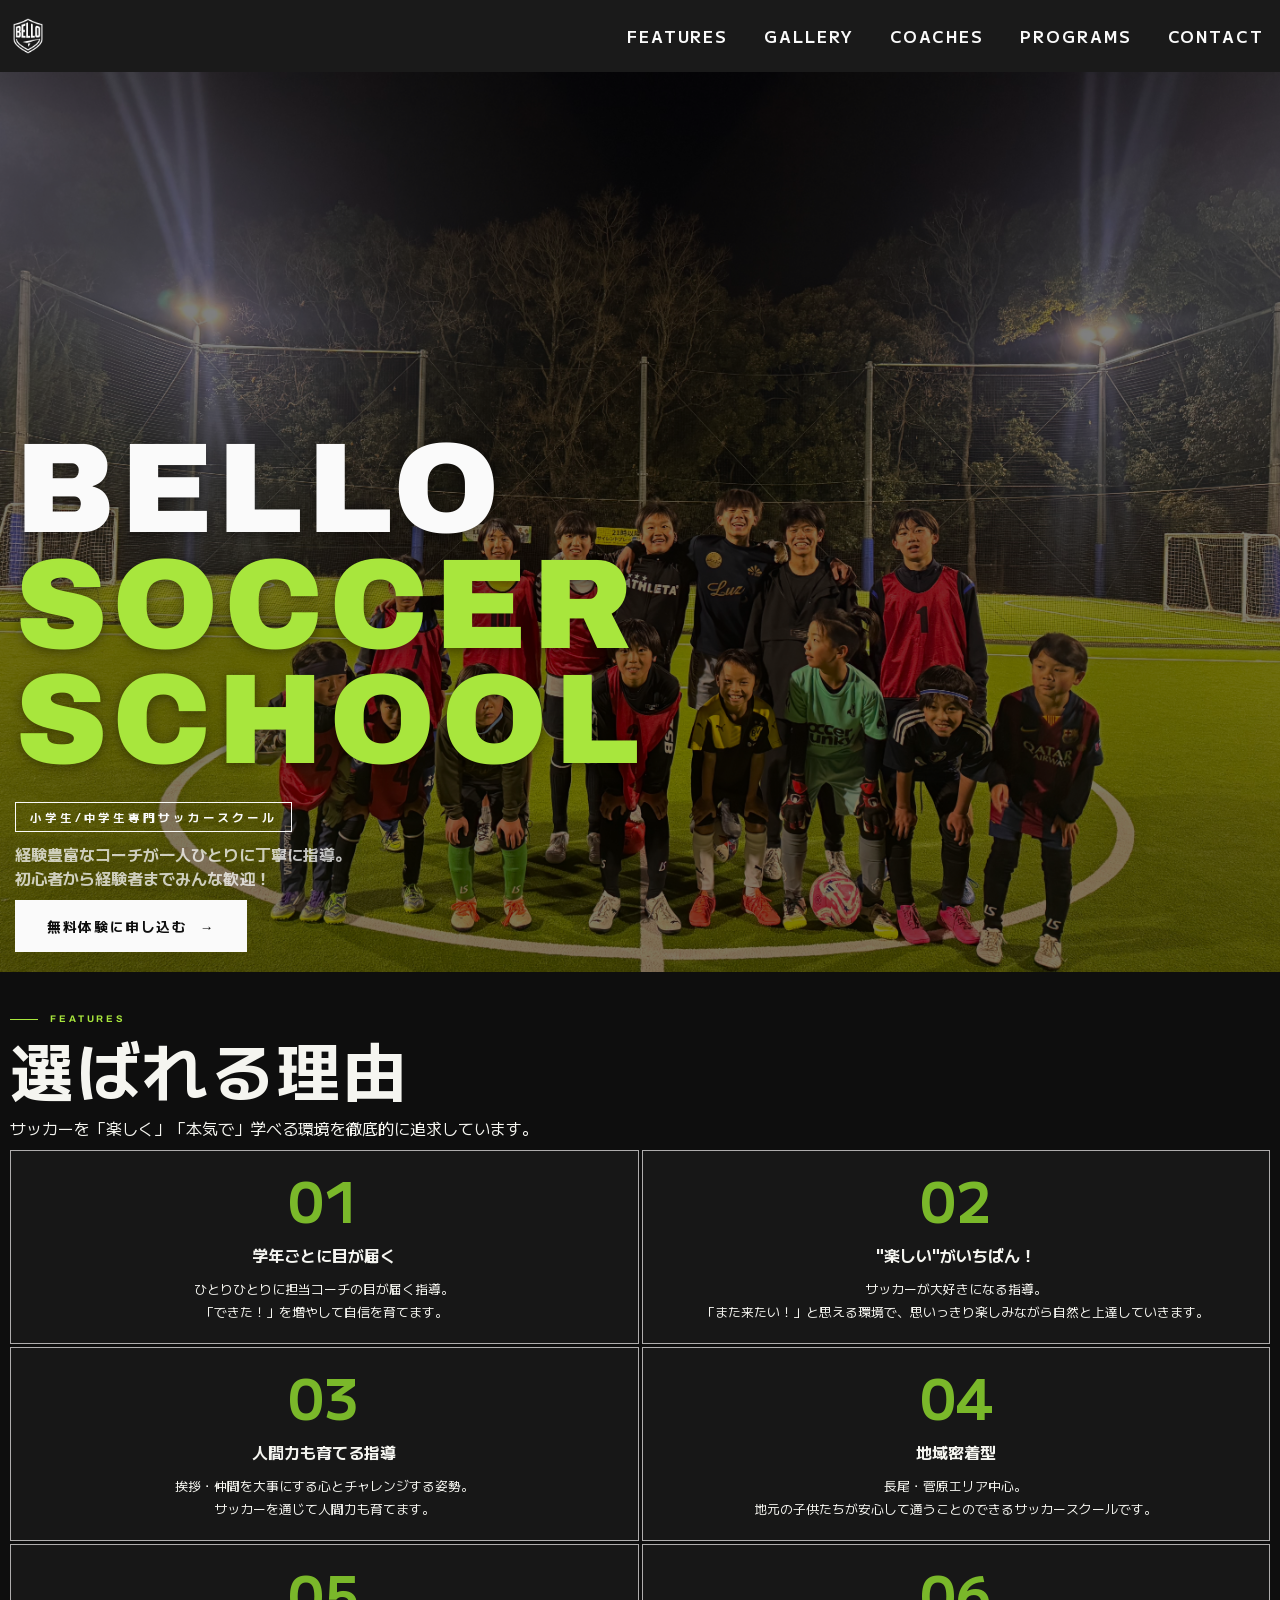
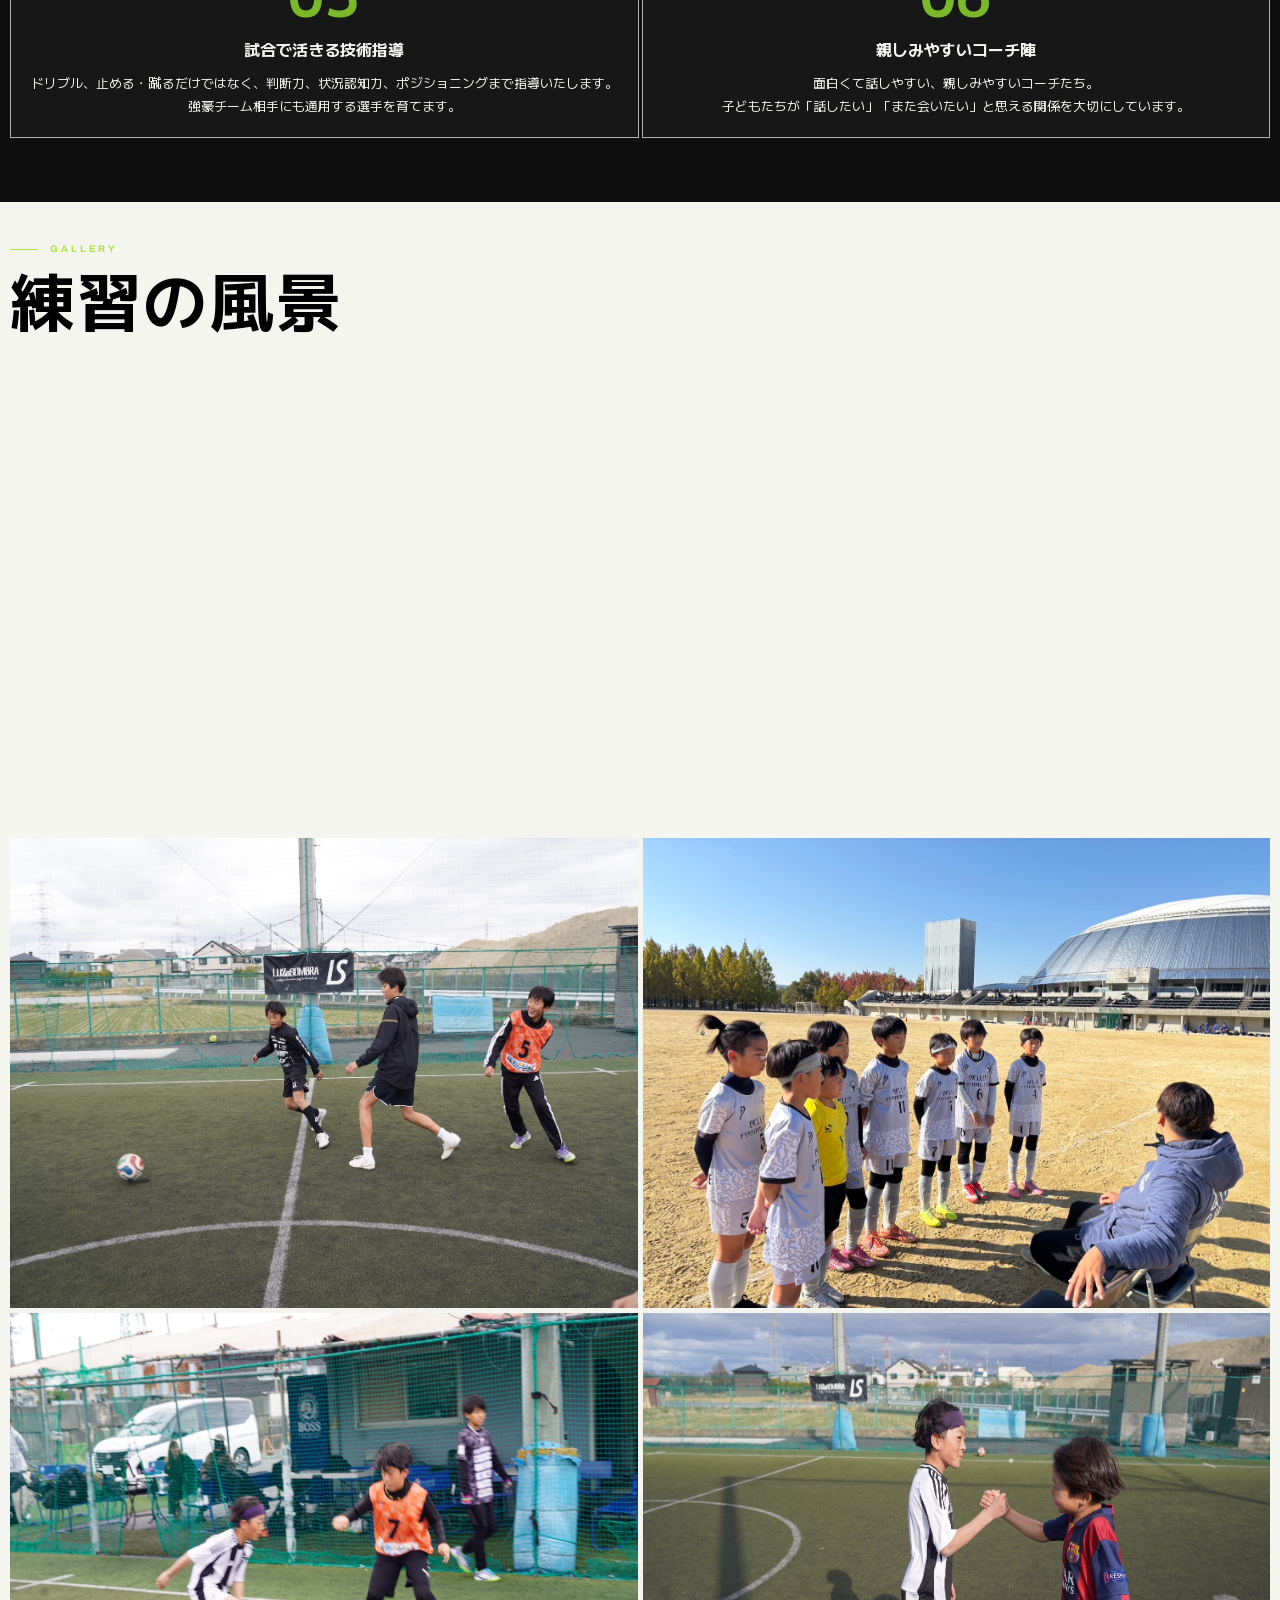
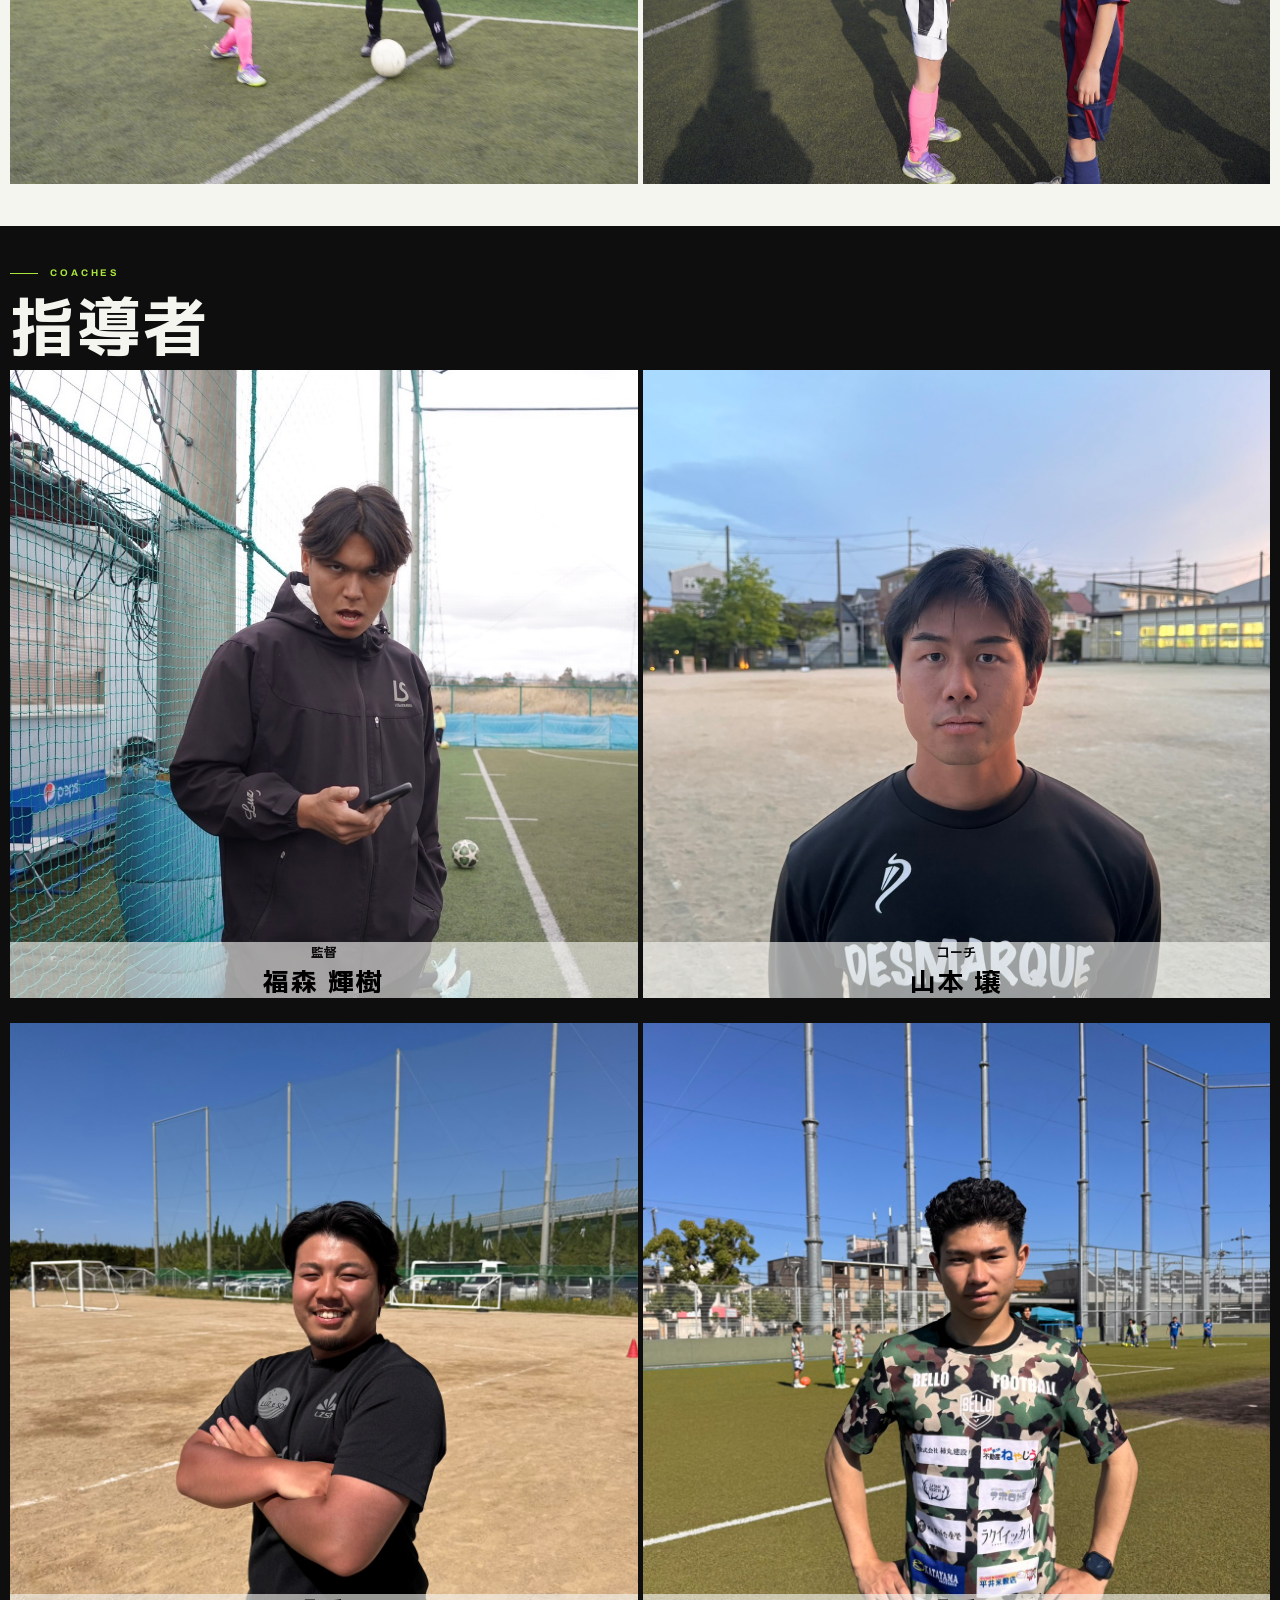
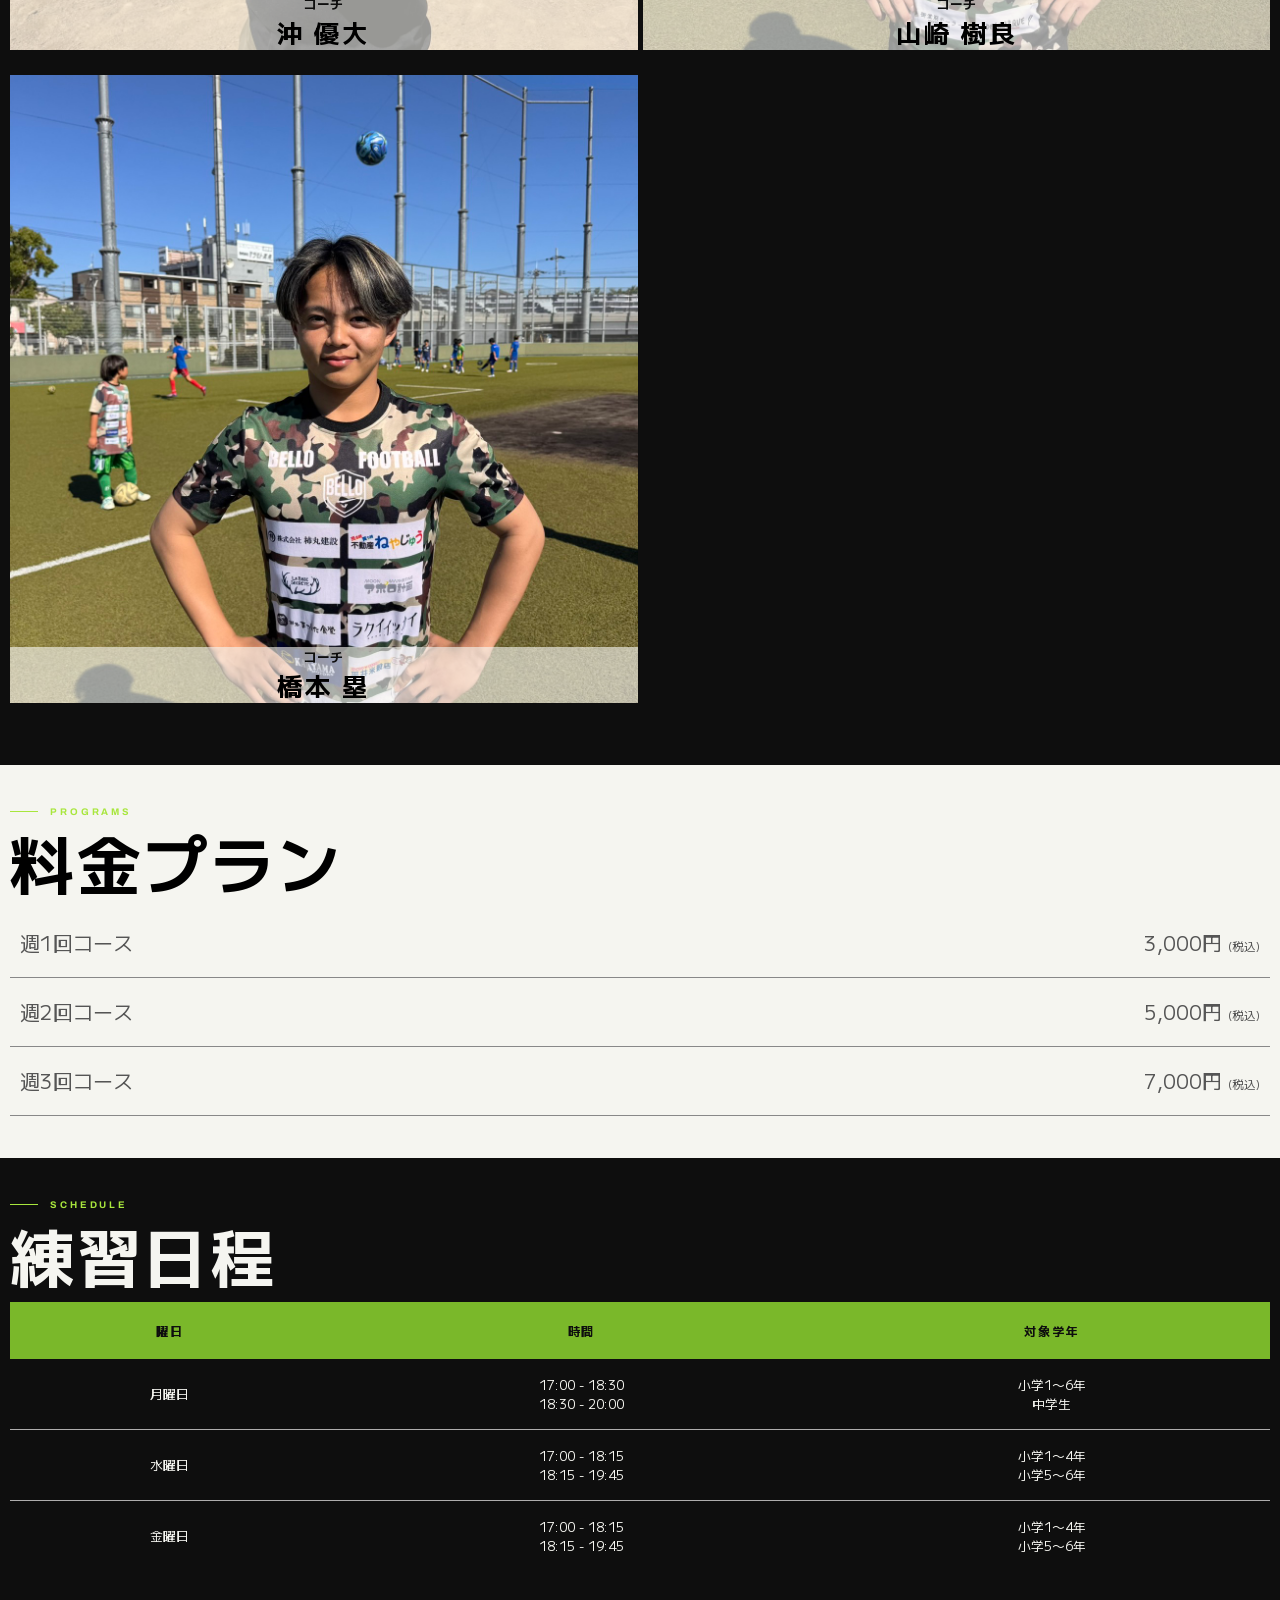
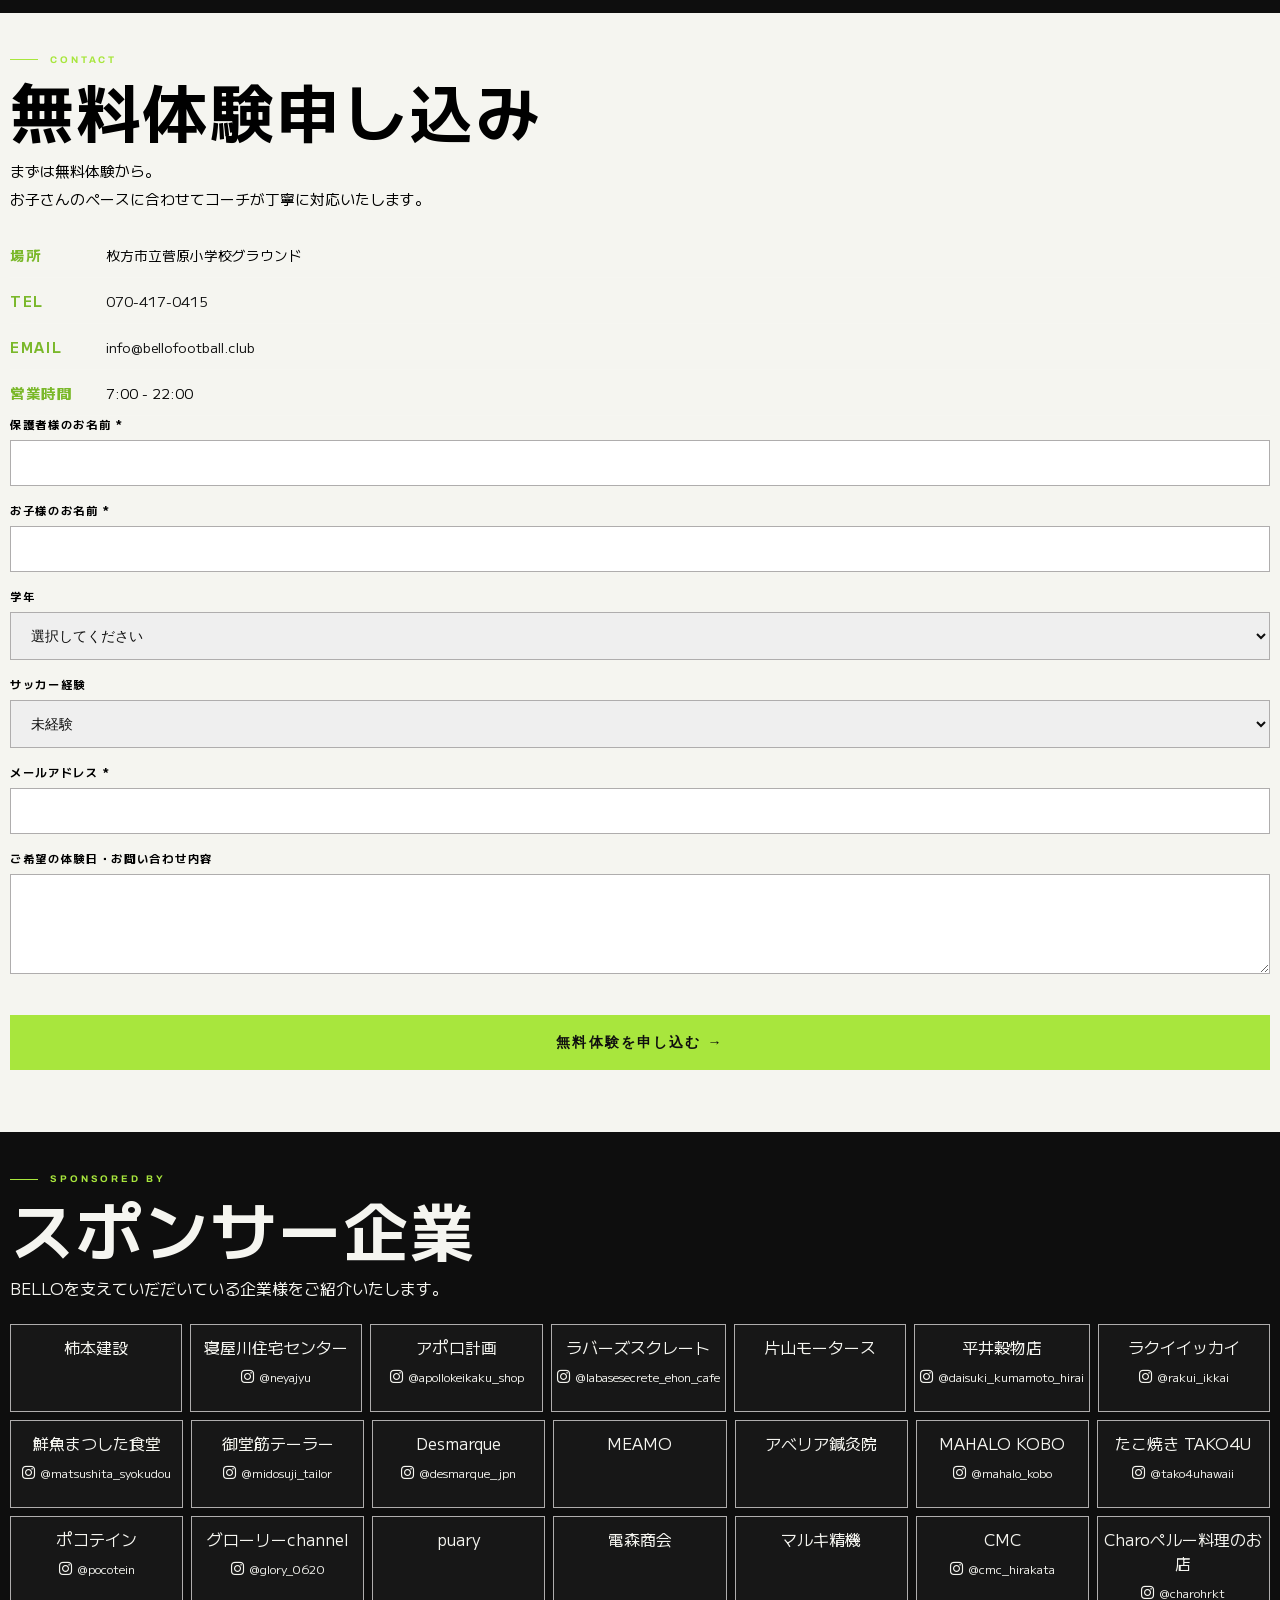
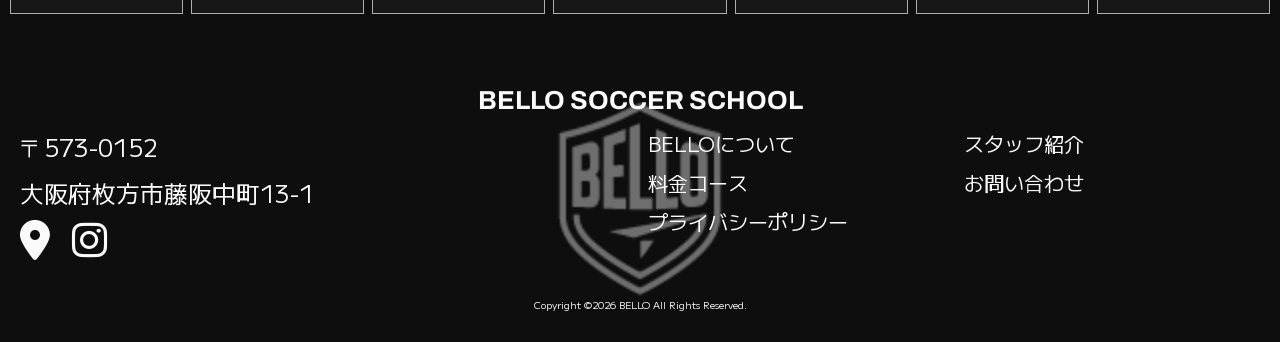
==== index.html @ 4f3844ca "initial commit" ====
<!DOCTYPE html>
<html lang="ja">

<head>
    <meta charset="UTF-8">
    <meta name="viewport" content="width=device-width, initial-scale=1.0, viewport-fit=cover">
    <meta name="description" content="大阪府枚方市(長尾・菅原エリア)の小学生・中学生向けサッカースクールBELLO。経験豊富なコーチが一人ひとり丁寧に指導します。無料体験レッスン受付中。">
    <title>枚方市長尾・菅原エリア サッカークラブ | BELLO</title>

    <meta property="og:title" content="枚方市のサッカースクール BELLO SOCCER SCHOOL">
    <meta property="og:description" content="大阪府枚方市(長尾・菅原エリア)の小学生・中学生向けサッカースクール。無料体験レッスン受付中です。">
    <meta property="og:image" content="https://bellofootball.club/images/logo-black.png">
    <meta property="og:url" content="https://bellofootball.club/">
    <meta property="og:type" content="website">
    <meta name="twitter:card" content="summary_large_image">

    <link rel="stylesheet" href="style.css">
    <script src="index.js" defer></script>
    <link rel="stylesheet" href="https://cdnjs.cloudflare.com/ajax/libs/font-awesome/6.7.2/css/all.min.css"
        integrity="sha512-Evv84Mr4kqVGRNSgIGL/F/aIDqQb7xQ2vcrdIwxfjThSH8CSR7PBEakCr51Ck+w+/U6swU2Im1vVX0SVk9ABhg=="
        crossorigin="anonymous" referrerpolicy="no-referrer" />
    <link rel="icon" type="image/png" href="images/logo-white.png">
</head>

<body>
    <header>
        <div class="top">
            <img class="logo" src="images/logo-white.png" alt="bello logo">
            <nav class="menu">
                <div class="hamburger">
                    <span></span>
                    <span></span>
                    <span></span>
                </div>
                <ul>
                    <li><a href="#features">FEATURES</a></li>
                    <li><a href="#gallery">GALLERY</a></li>
                    <li><a href="#coaches">COACHES</a></li>
                    <li><a href="#programs">PROGRAMS</a></li>
                    <li><a href="contast">CONTACT</a></li>
                </ul>
            </nav>
        </div>
    </header>

    <main>
        <!-- HERO SECTION -->
        <div class="site-title" id="home">
            <div class="img-wrap">
                <img src="images/hero.jpg" alt="">
            </div>
            <h1>BELLO<br><em>SOCCER<br>SCHOOL</em></h1>


            <div class="hero-content">
                <p class="hero-tag">小学生/中学生専門サッカースクール</p>
                <p class="hero-sub">経験豊富なコーチが一人ひとりに丁寧に指導。<br>初心者から経験者までみんな歓迎！</p>
                <a href="#contact" class="hero-cta">無料体験に申し込む <span class="arrow">→</span></a>
            </div>

        </div>



        <!-- ─── FEATURES ─── -->
        <section class="features" id="features">
            <div class="section-inner">
                <div class="features-header">
                    <div>
                        <div class="section-label">FEATURES</div>
                        <h2 class="section-title">選ばれる理由</h2>
                    </div>
                    <p class="features-sub">サッカーを「楽しく」「本気で」学べる環境を徹底的に追求しています。</p>
                </div>
                <div class="features-grid">
                    <div class="features-item fade-up">
                        <div class="features-num">01</div>

                        <h3>学年ごとに目が届く</h3>
                        <p>ひとりひとりに担当コーチの目が届く指導。<br>
                            「できた！」を増やして自信を育てます。
                        </p>
                    </div>
                    <div class="features-item fade-up">
                        <div class="features-num">02</div>

                        <h3>"楽しい"がいちばん！</h3>
                        <p>サッカーが大好きになる指導。<br>
                            「また来たい！」と思える環境で、思いっきり楽しみながら自然と上達していきます。
                        </p>
                    </div>
                    <div class="features-item fade-up">
                        <div class="features-num">03</div>

                        <h3>人間力も育てる指導</h3>
                        <p>挨拶・仲間を大事にする心とチャレンジする姿勢。<br>
                            サッカーを通じて人間力も育てます。
                        </p>
                    </div>
                    <div class="features-item fade-up">
                        <div class="features-num">04</div>

                        <h3>地域密着型</h3>
                        <p>長尾・菅原エリア中心。<br>
                            地元の子供たちが安心して通うことのできるサッカースクールです。
                        </p>
                    </div>
                    <div class="features-item fade-up">
                        <div class="features-num">05</div>

                        <h3>試合で活きる技術指導</h3>
                        <p>ドリブル、止める・蹴るだけではなく、判断力、状況認知力、ポジショニングまで指導いたします。<br>
                            強豪チーム相手にも通用する選手を育てます。
                        </p>
                    </div>
                    <div class="features-item fade-up">
                        <div class="features-num">06</div>

                        <h3>親しみやすいコーチ陣</h3>
                        <p>
                            面白くて話しやすい、親しみやすいコーチたち。<br>
                            子どもたちが「話したい」「また会いたい」と思える関係を大切にしています。
                        </p>
                    </div>
                </div>
            </div>
        </section>

        <!-- ─── GALLERY ─── -->
        <section class="gallery" id="gallery">
            <div class="section-inner">
                <div class="section-label">GALLERY</div>
                <h2 class="section-title">練習の風景</h2>
            </div>
            <div class="img">
                <img src="images/img-1.JPG" alt="">
                <img src="images/img-2.JPG" alt="">
                <img src="images/img-3.JPG" alt="">
                <img src="images/img-4.JPG" alt="">
                <img src="images/img-5.JPG" alt="">
                <img src="images/img-6.JPG" alt="">
            </div>
        </section>

        <!-- ─── COACHES ─── -->
        <section class="coaches" id="coaches">
            <div class="section-inner">
                <div class="section-label">COACHES</div>
                <h2 class="section-title">指導者</h2>
                <div class="coaches-grid">
                    <div class="coach-card fade-up">
                        <div class="coach-photo">
                            <img src="images/TF.jpg" alt="profile image">
                            <!-- <div class="coach-num">01</div> -->
                            <div class="nameBcg">
                                <p>監督</p>
                                <h3>福森 輝樹</h3>
                            </div>
                        </div>
                    </div>
                    <div class="coach-card fade-up">
                        <div class="coach-photo">
                            <img src="images/JY.jpg" alt="profile image">
                            <!-- <div class="coach-num">02</div> -->
                            <div class="nameBcg">
                                <p>コーチ</p>
                                <h3>山本 壌</h3>
                            </div>
                        </div>
                    </div>
                    <div class="coach-card fade-up">
                        <div class="coach-photo">
                            <img src="images/YO.jpg" alt="profile image">
                            <!-- <div class="coach-num">03</div> -->
                            <div class="nameBcg">
                                <p>コーチ</p>
                                <h3>沖 優大</h3>
                            </div>
                        </div>
                    </div>
                    <div class="coach-card fade-up">
                        <div class="coach-photo">
                            <img src="images/KR.jpg" alt="profile image">
                            <!-- <div class="coach-num">04</div> -->
                            <div class="nameBcg">
                                <p>コーチ</p>
                                <h3>山崎 樹良</h3>
                            </div>
                        </div>
                    </div>
                    <div class="coach-card fade-up">
                        <div class="coach-photo">
                            <img src="images/RH.jpg" alt="profile image">
                            <!-- <div class="coach-num">02</div> -->
                            <div class="nameBcg">
                                <p>コーチ</p>
                                <h3>橋本 塁</h3>
                            </div>
                        </div>
                    </div>
                </div>
            </div>
        </section>

        <!-- ─── PROGRAMS ─── -->
        <section class="programs" id="programs">
            <div class="section-inner">
                <div class="section-label">PROGRAMS</div>
                <h2 class="section-title">料金プラン</h2>
                <table class="programs-intro">
                    <tr>
                        <td class="lesson-td">週1回コース</td>
                        <td class="lesson-td-price">3,000円
                            <span>(税込)</span>
                        </td>
                    </tr>
                    <tr>
                        <td class="lesson-td">週2回コース</td>
                        <td class="lesson-td-price">5,000円
                            <span>(税込)</span>
                        </td>
                    </tr>
                    <tr>
                        <td class="lesson-td">週3回コース</td>
                        <td class="lesson-td-price">7,000円
                            <span>(税込)</span>
                        </td>
                    </tr>
                </table>
            </div>
        </section>

        <!-- ─── SCHEDULE ─── -->
        <div class="schedule-wrap">
            <div class="section-inner">
                <div class="section-label">SCHEDULE</div>
                <h2 class="section-title">練習日程</h2>
                <div class="schedule-table">
                    <table>
                        <thead>
                            <tr>
                                <th>曜日</th>
                                <th>時間</th>
                                <th>対象学年</th>
                            </tr>
                        </thead>
                        <tbody>
                            <tr>
                                <td>月曜日</td>
                                <td>17:00 - 18:30<br>18:30 - 20:00</td>
                                <td>小学1〜6年<br>中学生</td>
                            </tr>
                            <tr>
                                <td>水曜日</td>
                                <td>17:00 - 18:15<br>18:15 - 19:45</td>
                                <td>小学1〜4年<br>小学5〜6年</br>
                            </tr>
                            <tr>
                                <td>金曜日</td>
                                <td>17:00 - 18:15<br>18:15 - 19:45</td>
                                <td>小学1〜4年<br>小学5〜6年</br>
                            </tr>
                        </tbody>
                    </table>
                </div>
            </div>
        </div>

        <!-- ─── CONTACT ─── -->
        <section class="contact-section" id="contact">
            <div class="section-inner">
                <div class="section-label">CONTACT</div>
                <h2 class="section-title">無料体験申し込み</h2>

                <div class="contact-info">
                    <p>まずは無料体験から。<br>
                        お子さんのペースに合わせてコーチが丁寧に対応いたします。</p>

                    <div class="contact-detail">
                        <div class="row"><span class="lbl">場所</span><span class="val">枚方市立菅原小学校グラウンド</span></div>
                        <div class="row"><span class="lbl">TEL</span><span class="val"><a href="tel:+070-417-0415">070-417-0415</a></span></div>
                        <div class="row"><span class="lbl">EMAIL</span><span class="val"><a href="mailto:info@bellofootball.club">info@bellofootball.club</a></span>
                        </div>
                        <div class="row"><span class="lbl">営業時間</span><span class="val">7:00 - 22:00</span></div>
                    </div>
                </div>

                <form class="contact-form" action="contact.php" method="POST">
                    <div style="position:absolute; left:-9999px;" aria-hidden="true">
                        <label>ウェブサイト</label>
                        <input type="text" name="website" tabindex="-1" autocomplete="off">
                    </div>
                    <div class="field">
                        <label>保護者様のお名前 *</label>
                        <input type="text" name="parent_name" placeholder="田中 花子" required>
                    </div>

                    <div class="field">
                        <label>お子様のお名前 *</label>
                        <input type="text" name="child_name" placeholder="田中 太郎" required>
                    </div>

                    <div class="field">
                        <label>学年</label>
                        <select name="grade">
                            <option>選択してください</option>
                            <option>小学1年生</option>
                            <option>小学2年生</option>
                            <option>小学3年生</option>
                            <option>小学4年生</option>
                            <option>小学5年生</option>
                            <option>小学6年生</option>
                            <option>中学1年生</option>
                            <option>中学2年生</option>
                            <option>中学3年生</option>
                        </select>
                    </div>

                    <div class="field">
                        <label>サッカー経験</label>
                        <select name="experience">
                            <option>未経験</option>
                            <option>少し経験あり</option>
                            <option>チーム経験あり</option>
                        </select>
                    </div>

                    <div class="field">
                        <label>メールアドレス *</label>
                        <input type="email" name="email" placeholder="example@email.com" required>
                    </div>

                    <div class="field">
                        <label>ご希望の体験日・お問い合わせ内容</label>
                        <textarea name="message" placeholder="希望の曜日や時間帯など、お気軽にご記入ください。"></textarea>
                    </div>

                    <button type="submit" class="btn-submit">無料体験を申し込む →</button>
                </form>
            </div>
        </section>

        <!-- sponsor -->
        <div class="sponsor">
            <div class="section-inner">
                <div class="section-label">SPONSORED BY</div>
                <h2 class="section-title">スポンサー企業</h2>

                <div class="sponsor-info">
                    <p>BELLOを支えていだだいている企業様をご紹介いたします。</p>

                    <div class="sponsor-detail">
                        <div class="sponsor-item">
                            <p>柿本建設</p>
                        </div>
                        <div class="sponsor-item">
                            <p>寝屋川住宅センター</p>
                            <div class="sponsor-insta">
                                <a href="https://www.instagram.com/neyajyu/">
                                    <span class="fa-brands fa-instagram"></span>
                                    <span class="handle">@neyajyu</span>
                                </a>
                            </div>
                        </div>
                        <div class="sponsor-item">
                            <p>アポロ計画</p>
                            <div class="sponsor-insta">
                                <a href="https://www.instagram.com/apollokeikaku_shop/">
                                    <span class="fa-brands fa-instagram"></span>
                                    <span class="handle">@apollokeikaku_shop</span>
                                </a>
                            </div>
                        </div>
                        <div class="sponsor-item">
                            <p>ラバーズスクレート</p>
                            <div class="sponsor-insta">
                                <a href="https://www.instagram.com/labasesecrete_ehon_cafe">
                                    <span class="fa-brands fa-instagram"></span>
                                    <span class="handle">@labasesecrete_ehon_cafe</span>
                                </a>
                            </div>
                        </div>
                        <div class="sponsor-item">
                            <p>片山モータース</p>
                        </div>
                        <div class="sponsor-item">
                            <p>平井穀物店</p>
                            <div class="sponsor-insta">
                                <a href="https://www.instagram.com/daisuki_kumamoto_hirai">
                                    <span class="fa-brands fa-instagram"></span>
                                    <span class="handle">@daisuki_kumamoto_hirai</span>
                                </a>
                            </div>
                        </div>
                        <div class="sponsor-item">
                            <p>ラクイイッカイ</p>
                            <div class="sponsor-insta">
                                <a href="https://www.instagram.com/rakui_ikkai">
                                    <span class="fa-brands fa-instagram"></span>
                                    <spanl class="handle">@rakui_ikkai</spanl>
                                </a>
                            </div>
                        </div>
                        <div class="sponsor-item">
                            <p>鮮魚まつした食堂</p>
                            <div class="sponsor-insta">
                                <a href="https://www.instagram.com/matsushita_syokudou">
                                    <span class="fa-brands fa-instagram"></span>
                                    <span class="handle">@matsushita_syokudou</span>
                                </a>
                            </div>
                        </div>
                        <div class="sponsor-item">
                            <p>御堂筋テーラー</p>
                            <div class="sponsor-insta">
                                <a href="https://www.instagram.com/midosuji_tailor">
                                    <span class="fa-brands fa-instagram"></span>
                                    <span class="handle">@midosuji_tailor</span>
                                </a>
                            </div>
                        </div>
                        <div class="sponsor-item">
                            <p>Desmarque</p>
                            <div class="sponsor-insta">
                                <a href="https://www.instagram.com/desmarque_jpn">
                                    <span class="fa-brands fa-instagram"></span>
                                    <span class="handle">@desmarque_jpn</span>
                                </a>
                            </div>
                        </div>
                        <div class="sponsor-item">
                            <p>MEAMO</p>
                        </div>
                        <div class="sponsor-item">
                            <p>アベリア鍼灸院</p>
                        </div>
                        <div class="sponsor-item">
                            <p>MAHALO KOBO</p>
                            <div class="sponsor-insta">
                                <a href="https://www.instagram.com/mahalo_kobo">
                                    <span class="fa-brands fa-instagram"></span>
                                    <span class="handle">@mahalo_kobo</span>
                                </a>
                            </div>
                        </div>
                        <div class="sponsor-item">
                            <p>たこ焼き TAKO4U</p>
                            <div class="sponsor-insta">
                                <a href="https://www.instagram.com/tako4uhawaii">
                                    <span class="fa-brands fa-instagram"></span>
                                    <span class="handle">@tako4uhawaii</span>
                                </a>
                            </div>
                        </div>
                        <div class="sponsor-item">
                            <p>ポコテイン</p>
                            <div class="sponsor-insta">
                                <a href="https://www.instagram.com/pocotein.jp">
                                    <span class="fa-brands fa-instagram"></span>
                                    <span class="handle">@pocotein</span>
                                </a>
                            </div>
                        </div>
                        <div class="sponsor-item">
                            <p>グローリーchannel</p>
                            <div class="sponsor-insta">
                                <a href="https://www.instagram.com/glory_0620">
                                    <span class="fa-brands fa-instagram"></span>
                                    <span class="handle">@glory_0620</span>
                                </a>
                            </div>
                        </div>
                        <div class="sponsor-item">
                            <p>puary</p>
                        </div>
                        <div class="sponsor-item">
                            <p>電森商会</p>
                        </div>
                        <div class="sponsor-item">
                            <p>マルキ精機</p>
                        </div>
                        <div class="sponsor-item">
                            <p>CMC</p>
                            <div class="sponsor-insta">
                                <a href="https://www.instagram.com/cmc_hirakata">
                                    <span class="fa-brands fa-instagram"></span>
                                    <span class="handle">@cmc_hirakata</span>
                                </a>
                            </div>
                        </div>
                        <div class="sponsor-item">
                            <p>Charoペルー料理のお店</p>
                            <div class="sponsor-insta">
                                <a href="https://www.instagram.com/charohrkt">
                                    <span class="fa-brands fa-instagram"></span>
                                    <span class="handle">@charohrkt</span>
                                </a>
                            </div>
                        </div>
                    </div>
                </div>
            </div>
        </div>
    </main>

    <footer>
        <div class="footer-wrapper">
            <img src="images/logo-white.png" alt="BELLO logo">
            <p class="footer-title">BELLO SOCCER SCHOOL</p>
            <div class="footer-grid">
                <div class="grid-left">
                    <p>〒573-0152</p>
                    <p>大阪府枚方市藤阪中町13-1</p>
                    <div class="footer-icon">
                        <a href="https://maps.app.goo.gl/x1foFq1aUXJfBTC1A" target="_blank">
                            <span class="fa-solid fa-location-dot"></span>
                        </a>
                        <a href="https://www.instagram.com/bello.soccergram?igsh=b2pjOXZidmxjNjky">
                            <span class="fa-brands fa-instagram"></span>
                        </a>
                    </div>
                </div>
                <div class="grid-right">
                    <ul class="footer-list">
                        <li><a href="#features">BELLOについて</a></li>
                        <li><a href="#coaches">スタッフ紹介</a></li>
                        <li><a href="#programs">料金コース</a></li>
                        <li><a href="#contact">お問い合わせ</a></li>
                        <li><a href="privacy.html">プライバシーポリシー</a></li>
                    </ul>
                </div>
            </div>
            <p class="copyright">Copyright &#169;2026 BELLO All Rights Reserved.</p>
        </div>
    </footer>
</body>

</html>
---- style.css ----
@import url('https://fonts.googleapis.com/css2?family=Archivo:wght@400;700;900&family=M+PLUS+1:wght@400;500;700&display=swap');

:root {
    --green: #A8E63D;
    --green-dark: #7AB82A;
    --black: #0e0e0e;
    --white: #fafafa;
    --off-white: #f5f5f0;
    --gray: #888;
    --yellow: #FFE000;
    --font: "M PLUS 1", sans-serif;
    --accent: "Archivo", sans-serif;
}

*,
*::before,
*::after {
    margin: 0;
    padding: 0;
    box-sizing: border-box;
}


html {
    scroll-behavior: smooth;
}

body {
    font-family: var(--font);
    background: var(--off-white);
    overflow-x: hidden;
}

img {
    max-width: 100%;
    height: auto;
    display: block;
}

/* header */
header {
    background-color: #1a1a1a;

}

.top {
    display: flex;
    align-items: center;
    justify-content: space-between;
    padding: 16px 10px;
    position: relative;
}

.logo {
    height: 36px;
    width: auto;
}

.menu {
    position: fixed;
    top: 0;
    right: -100%;
    width: 100%;
    height: 100%;
    overflow: hidden;
    background-color: var(--white);
    color: #333;
    transition: right .3s ease;
    display: flex;
    align-items: center;
    justify-content: center;
    flex-direction: column;
    padding: 20px;
    box-sizing: border-box;
    z-index: 10;
}

.menu.open {
    right: 0;
}

.hamburger {
    position: fixed;
    top: 20px;
    right: 10px;
    width: 30px;
    cursor: pointer;
    z-index: 20;
}

.hamburger span {
    display: block;
    height: 3px;
    width: 100%;
    background-color: var(--white);
    margin: 5px 0;
    transition: .4s;
}

.hamburger.active span:nth-child(1) {
    transform: rotate(45deg) translate(5px, 5px);
    background-color: var(--black);
}

.hamburger.active span:nth-child(2) {
    opacity: 0;
    background-color: var(--black);
}

.hamburger.active span:nth-child(3) {
    transform: rotate(-45deg) translate(6px, -6px);
    background-color: var(--black);
}

.menu ul {
    list-style-type: none;
    padding: 0;
    margin: 0;
    width: 100%;
    max-width: 360px;
}

.menu li {
    padding: 20px 0;
    border-bottom: 1px solid #444;
    text-align: center;
}

.menu li a {
    color: #333;
    text-decoration: none;
    display: block;
}

/* main */
.site-title {
    position: relative;
    min-height: 100svh;
    display: flex;
    flex-direction: column;
    /* align-items: center; */
    justify-content: flex-end;
    padding-left: 15px;
}

.site-title::after {
    content: "";
    position: absolute;
    inset: 0;
    background: rgba(0, 0, 0, 0.5);
    z-index: 0;
}

.site-title img {
    position: absolute;
    inset: 0;
    width: 100%;
    height: 100%;
    object-fit: cover;
    opacity: 1;
    z-index: 0;
}

/* HERO */
.site-title h1,
.site-title .hero-tag,
.site-title .hero-sub,
.site-title .hero-cta {
    z-index: 1;
    position: relative;
}

.hero-tag {
    display: inline-block;
    border: 1px solid var(--white);
    color: var(--white);
    font-size: .72rem;
    letter-spacing: .25em;
    padding: 6px 14px;
}

h1 {
    font-family: var(--accent);
    font-weight: 900;
    font-size: clamp(4rem, 10vw, 9rem);
    line-height: .9;
    letter-spacing: .04em;
    padding: 24px 0;
    margin-top: 200px;
    color: var(--white);
    text-shadow: 0 2px 12px rgba(0, 0, 0, 0.4);

    position: relative;
    z-index: 1;
    transform: none;
    top: auto;
    left: auto;
}

h1 em {
    color: var(--green);
    text-shadow: 0 2px 12px rgba(0, 0, 0, 0.4);
    font-style: normal;
    display: block;
}

.hero-content {
    color: var(--white);
    font-weight: bold;
}

.hero-sub {
    font-size: 1rem;
    color: var(--white);
    opacity: .75;
    margin: 10px 0;
}

.hero-cta {
    display: inline-flex;
    align-items: center;
    gap: 12px;
    background: var(--white);
    color: var(--black);
    font-weight: 700;
    font-size: .85rem;
    letter-spacing: .12em;
    padding: 16px 32px;
    margin-bottom: 20px;
    text-decoration: none;
    transition: all .3s;
}

.hero-cta:hover {
    background: var(--yellow);
    transform: translateY(-2px);
}

.hero-cta .arrow {
    transition: transform .3s;
}

.hero-cta:hover .arrow {
    transform: translateX(4px);
}

/* FEATURES */
.features,
.gallery,
.coaches,
.programs,
.schedule-wrap,
.contact-section,
.sponsor {
    padding: 10px;
}

.features {
    background: var(--black);
    color: var(--off-white);
    padding-bottom: 2rem;
}

.section-label {
    font-family: var(--accent);
    font-size: .6rem;
    font-weight: bold;
    letter-spacing: .3em;
    color: var(--green);
    margin-top: 2rem;
    margin-bottom: 12px;
    display: flex;
    align-items: center;
    gap: 12px;
}

.section-label::before {
    content: '';
    display: block;
    width: 28px;
    height: 1px;
    background: var(--green);
}

.section-title {
    font-size: clamp(2.2rem, 5vw, 4.5rem);
    letter-spacing: .04em;
    line-height: 1;
    margin-top: 0;
    margin-bottom: 16px;
}

.features-sub {
    margin-bottom: 10px;
}

.features-grid {
    display: grid;
    grid-template-columns: repeat(2, 1fr);
    gap: 3px;
}

.features-item {
    background: rgba(255, 255, 255, 0.04);
    padding: 20px 10px;
    border: 1px solid #afadad;
    transition: background .3s, border-color 0.3s;
    position: relative;
    overflow: hidden;
}

.features-item::after {
    content: '';
    position: absolute;
    bottom: 0;
    left: 0;
    width: 0;
    height: 2px;
    background: var(--green);
    transition: width .4s;
}

.features-item:hover {
    background: rgba(61, 220, 132, 0.06);
    border-color: rgba(61, 220, 132, 0.2);
}

.features-item:hover::after {
    width: 100%;
}

.features-num {
    font-size: 3.5rem;
    font-weight: bold;
    /* color: rgba(255, 255, 255, 0.06); */
    line-height: 1;
    margin-bottom: 16px;
    color: var(--green-dark);
}

.features-item h3 {
    font-size: 1rem;
    font-weight: 700;
    margin-bottom: 10px;
    /* color: white;  */
}

.features-item p {
    font-size: .8rem;
    line-height: 1.8;
}

/* GALLERY */
.img {
    display: grid;
    grid-template-columns: repeat(2, 1fr);
    gap: 5px;
    margin-bottom: 2rem;
}

.img img {
    aspect-ratio: 4/3;
}

/* COACHES */
.coaches {
    background-color: var(--black);
}

.section-inner {
    margin-bottom: 2rem;
}

.coaches .section-title {
    color: var(--off-white);
}
.coaches-grid {
    display: grid;
    grid-template-columns: repeat(2, 1fr);
    gap: 5px;
}

.coach-photo {
    width: 100%;
    aspect-ratio: 1/1;
    display: flex;
    align-items: center;
    justify-content: center;
    font-size: 5rem;
    margin-bottom: 20px;
    overflow: hidden;
    position: relative;
}

.coach-photo img {
    display: block;
    width: 100;
    height: auto;
}

.fade-up {
    position: relative;
    text-align: center;
}

.nameBcg {
    position: absolute;
    bottom: 0;
    left: 0;
    width: 100%;
    background-color: #f5f5f09e;
}

.nameBcg p {
    font-size: .8rem;
    font-weight: 700;
    color: var(--black);
}
.nameBcg h3 {
    font-size: 1.6rem;
    letter-spacing: .08em;
}

/* PROGRAMS */
.programs-intro {
    width: 100%;
    border-collapse: collapse;
    margin-bottom: 2rem;
}

.programs-intro td {
    position: relative;
    font-size: 20px;
    line-height: 1.9;
    width: 50%;
    color: #555;
    border-bottom: 1px solid var(--gray);
}

.lesson-td {
    padding: 15px 10px;
}

.lesson-td-price {
    text-align: right;
    padding: 15px 10px;
}

.lesson-td-price span {
    font-size: 12px;
}

.btn-outline {
    display: inline-block;
    border: 2px solid var(--black);
    color: var(--black);
    padding: 10px 20px;
    font-size: .78rem;
    letter-spacing: 0.15em;
    font-weight: 700;
    text-decoration: none;
    transition: all .3s;
}

.btn-outline:hover {
    background: var(--black);
    color: var(--green);
}

/* ─── SCHEDULE ─── */
.schedule-wrap {
    background-color: var(--black);
    color: var(--off-white);
}
.schedule-table table {
    width: 100%;
    border-collapse: collapse;
    font-size: .9rem;
}

.schedule-table thead {
    background-color: var(--green-dark);
}

.schedule-table thead th {
    color: var(--black);
    padding: 20px 15px;
    text-align: center;
    font-size: .75rem;
    letter-spacing: .15em;
    font-weight: 700;
}

.schedule-table td {
    padding: 16px 20px;
    border-bottom: 1px solid #afadad;
    vertical-align: middle;
    font-size: .8rem;
    text-align: center;
}

.schedule-table tr:last-child td {
    border-bottom: none;
}

/* ─── CONTACT ─── */
.contact-info p {
    font-size: .92rem;
    line-height: 1.9;
    margin-top: 0;
    margin-bottom: 32px;
}

.contact-detail {
    display: flex;
    flex-direction: column;
    gap: 12px;
}

.contact-detail .row {
    display: flex;
    gap: 16px;
    font-size: .85rem;
    padding-bottom: 12px;
    border-bottom: 1px solid rgba(255, 255, 255, 0.08);
    align-items: center;
}

.contact-detail .row .lbl {
    width: 80px;
    color: var(--green-dark);
    font-size: .9rem;
    letter-spacing: .12em;
    font-weight: 700;
    flex-shrink: 0;
}

.val a {
    text-decoration: none;
    color: var(--black);
}

.contact-form {
    display: flex;
    flex-direction: column;
    gap: 16px;
}

.field label {
    display: block;
    font-size: .7rem;
    letter-spacing: .15em;
    margin-bottom: 8px;
    font-weight: 700;
}

.field input,
.field select,
.field textarea {
    width: 100%;
    border: 1px solid #afadad;
    color: var(--black);
    padding: 14px 16px;
    font-size: .9rem;
    transition: border-color .2s, background 0.2s;
}

.field input::placeholder,
.field textarea::placeholder {
    color: rgba(255, 255, 255, 0.25);
}

.field select option {
    background: #1a1a1a;
}

.field input:focus,
.field select:focus,
.field textarea:focus {
    outline: none;
    border-color: var(--green);
    background: rgba(61, 220, 132, 0.05);
}

.field textarea {
    resize: vertical;
    min-height: 100px;
}

.btn-submit {
    background: var(--green);
    color: var(--black);
    border: none;
    padding: 18px 40px;
    font-weight: 700;
    font-size: .88rem;
    letter-spacing: 0.15em;
    cursor: pointer;
    transition: background .3s, transform .2s;
    width: 100%;
    margin: 20px 0;
}

.btn-submit:hover {
    background: var(--yellow);
    transform: translateY(-2px);
}

/* SPONSOR */
.sponsor {
    background-color: var(--black);
    color: var(--off-white);
}

.sponsor-detail {
    display: flex;
    flex-wrap: wrap;
    gap: 8px;
    margin-top: 1.5rem;
}

.sponsor-item {
    flex: 1 1 150px; 
    background: rgba(255, 255, 255, 0.04);
    border: 1px solid #afadad;
    padding: 10px 5px;
    text-align: center;
    display: flex;
    flex-direction: column;
    justify-content: flex-start;
    min-height: 88px;
    position: relative;
    overflow: visible;
    transition: background .3s, border-color .3s;
}

.sponsor-item::after {
    content: '';
    position: absolute;
    bottom: 0;
    left: 0;
    width: 0;
    height: 2px;
    background: var(--green);
    transition: width .4s;
}

.sponsor-item:hover {
    background: rgba(168, 230, 61, 0.06);
    border-color: rgba(168, 230, 61, 0.3);
}

.sponsor-item:hover::after {
    width: 100%;
}

.sponsor-item p {
    margin: 0 0 4px;
}

.sponsor-insta a{
    text-decoration: none;
    color: var(--off-white);
    display: inline-flex;
    align-items: center;
    gap: 5px; 
}

.sponsor-insta .fa-brands {
    font-size: 15px !important;
    line-height: 1;
    display: inline-flex;
    align-items: center;
    vertical-align: middle; 
}

.sponsor-insta .handle {
    line-height: 1.2; 
    font-size: 12px;
    display: inline-block;
}

/* footer */
footer {
    background-color: var(--black);
    color: var(--white);
    padding: 30px 10px;
    position: relative;
}

.footer-wrapper {
    display: flex;
    flex-direction: column;
    align-items: center;
    gap: 15px;
    margin: 0 auto;
}

.footer-title {
    font-weight: bold;
    font-size: 26px;
    font-family: var(--accent);
}

.footer-grid {
    display: flex;
    justify-content: space-around;
    gap: 15px;
    width: 100%;
    padding: 0 10px;
}

.grid-left {
    display: flex;
    flex: 1;
    flex-direction: column;
    gap: 10px;
    font-size: 24px;
}

.grid-right {
    flex: 1;
    font-size: 20px;
}

footer img {
    width: 200px;
    height: 200px;
    position: absolute;
    inset: 0;
    place-self: center;
    filter: opacity(.4);
    pointer-events: none;
}

.footer-icon {
    margin-bottom: 20px;
}

footer .fa-solid,
footer .fa-brands {
    color: var(--white);
    font-size: 40px;
}

footer .fa-solid {
    padding-right: 15px;
}

.footer-list {
    display: grid;
    grid-template-columns: repeat(2, 1fr);
    gap: 10px 20px;
    list-style: none;
    padding: 0;
    margin: 0;
}

.footer-list li {
    list-style: none;
}
.footer-icon a,
.footer-list a {
    text-decoration: none;
    color: var(--white);
}

.copyright {
    align-self: center;
    width: 100%;
    text-align: center;
    font-size: 10px;
}

@media (min-width: 768px) {
    .menu {
        position: static;
        top: auto;
        right: auto;
        width: auto;
        height: auto;
        overflow: visible;
        background: transparent;
        color: var(--white);
        transition: none;
        display: flex;
        align-items: center;
        justify-content: flex-end;
        flex-direction: row;
        padding: 0;
        box-sizing: border-box;
        z-index: auto;
    }

    .menu.open {
        right: auto;
    }

    .hamburger {
        display: none;
    }

    .menu ul {
        display: flex;
        gap: 24px;
        max-width: none;
        width: auto;
        align-items: center;
        margin: 0;
        padding: 0;
    }

    .menu li {
        padding: 0;
        border-bottom: none;
        text-align: left;
    }

    .menu li a {
        color: var(--white);
        text-decoration: none;
        font-weight: 700;
        letter-spacing: .12em;
        padding: 8px 6px;
    }

    .menu li a:hover {
        color: var(--green);
    }
}

/* mobile */
@media (max-width: 767px) {
    .coaches-grid {
        grid-template-columns: repeat(1, 1fr);
    }

    .lesson-td {
        font-size: 18px;
        padding: 15px 10px;
    }

    footer .fa-solid,
    footer .fa-brands {
        color: var(--white);
        font-size: 25px;
    }

    .footer-grid {
        flex-direction: column;
    }

    .grid-left,
    .grid-right {
        flex: none; 
        width: 100%;
        font-size: 16px;
    }

    .footer-list {
        width: 100%;
        gap: 10px;
    }

}
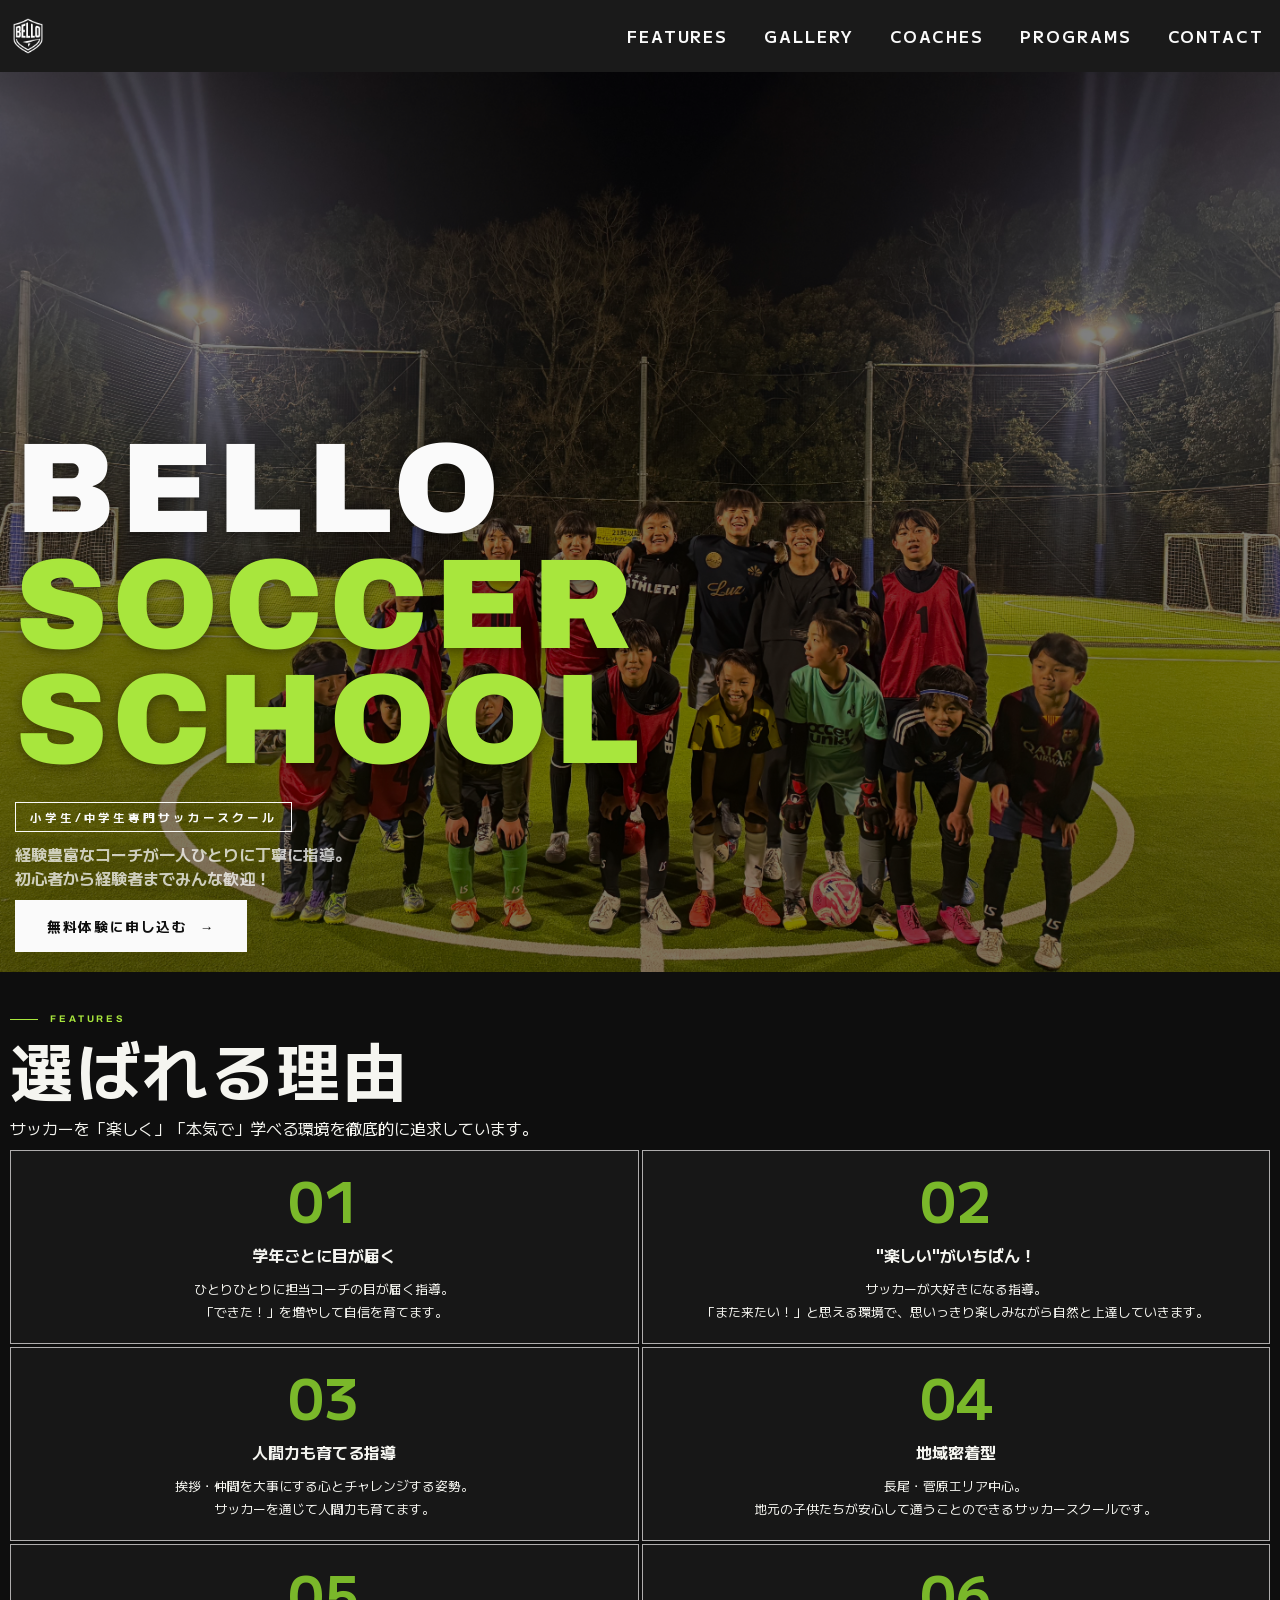
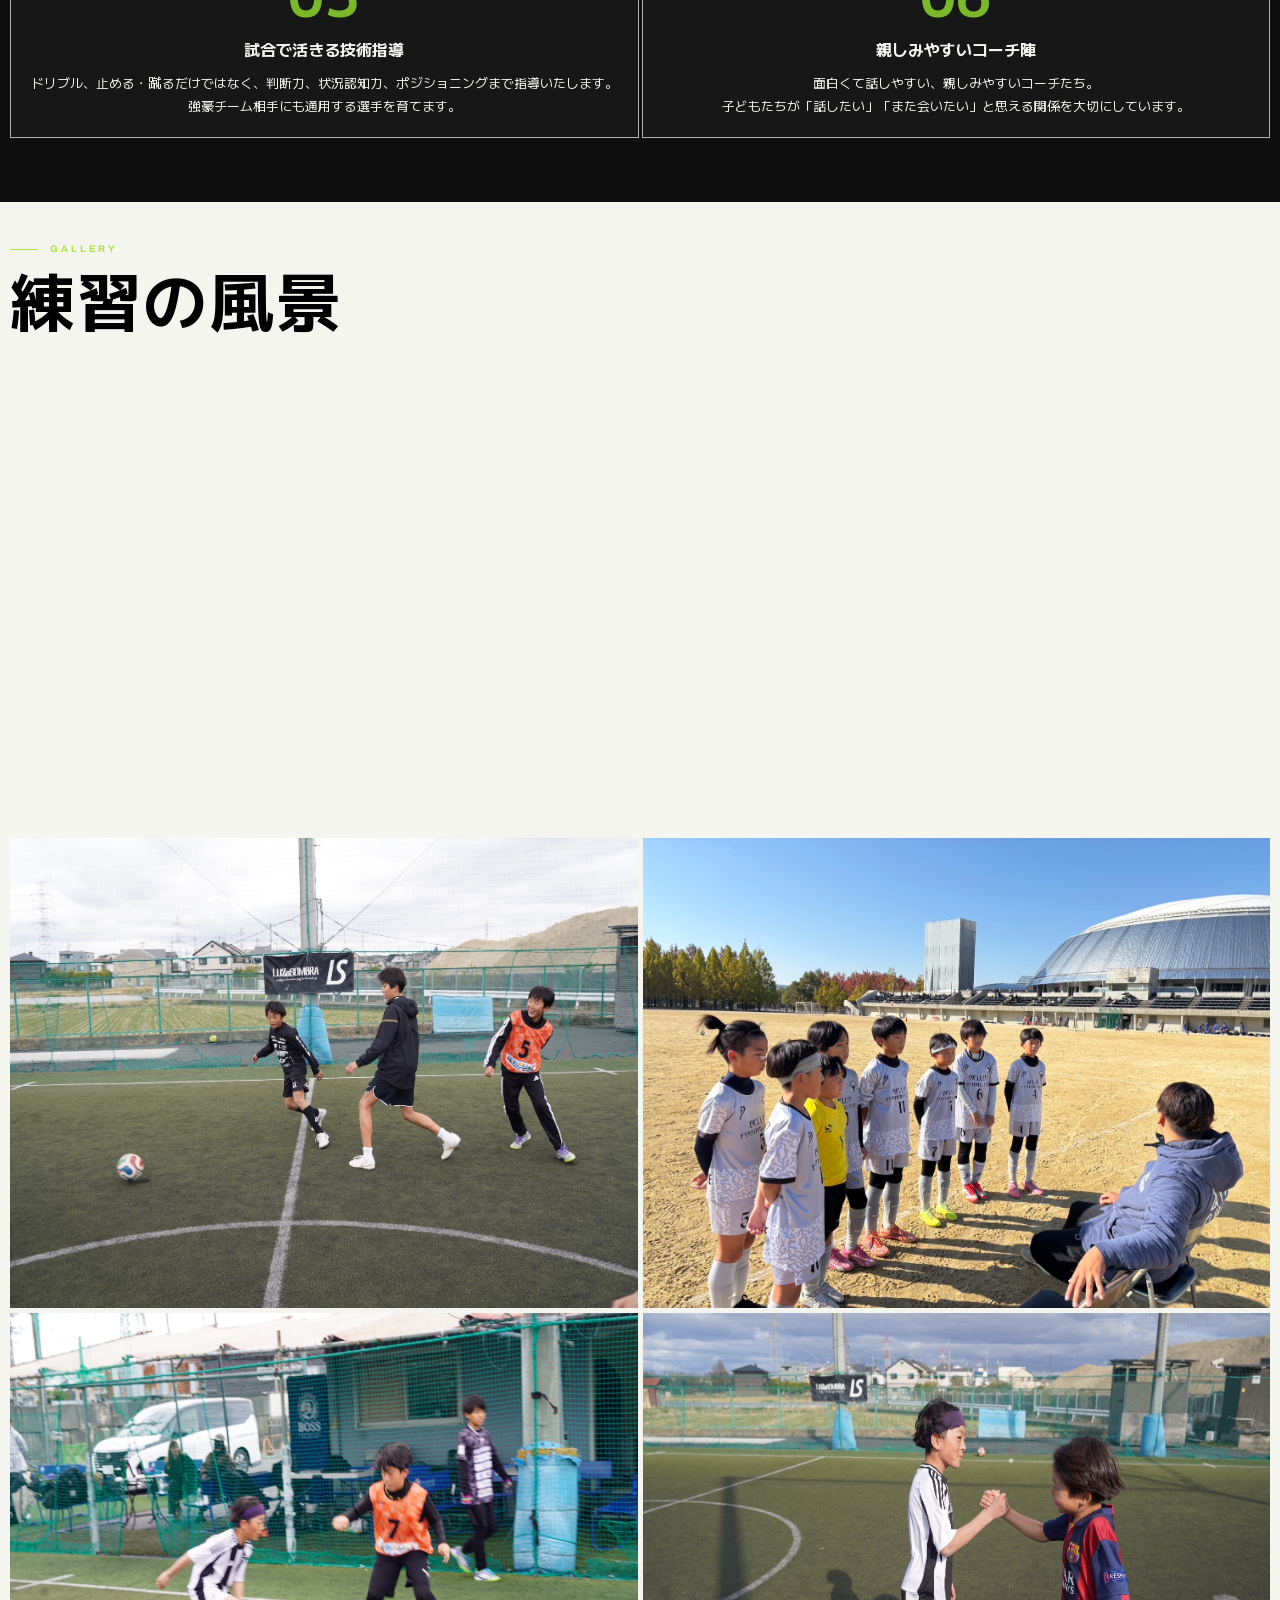
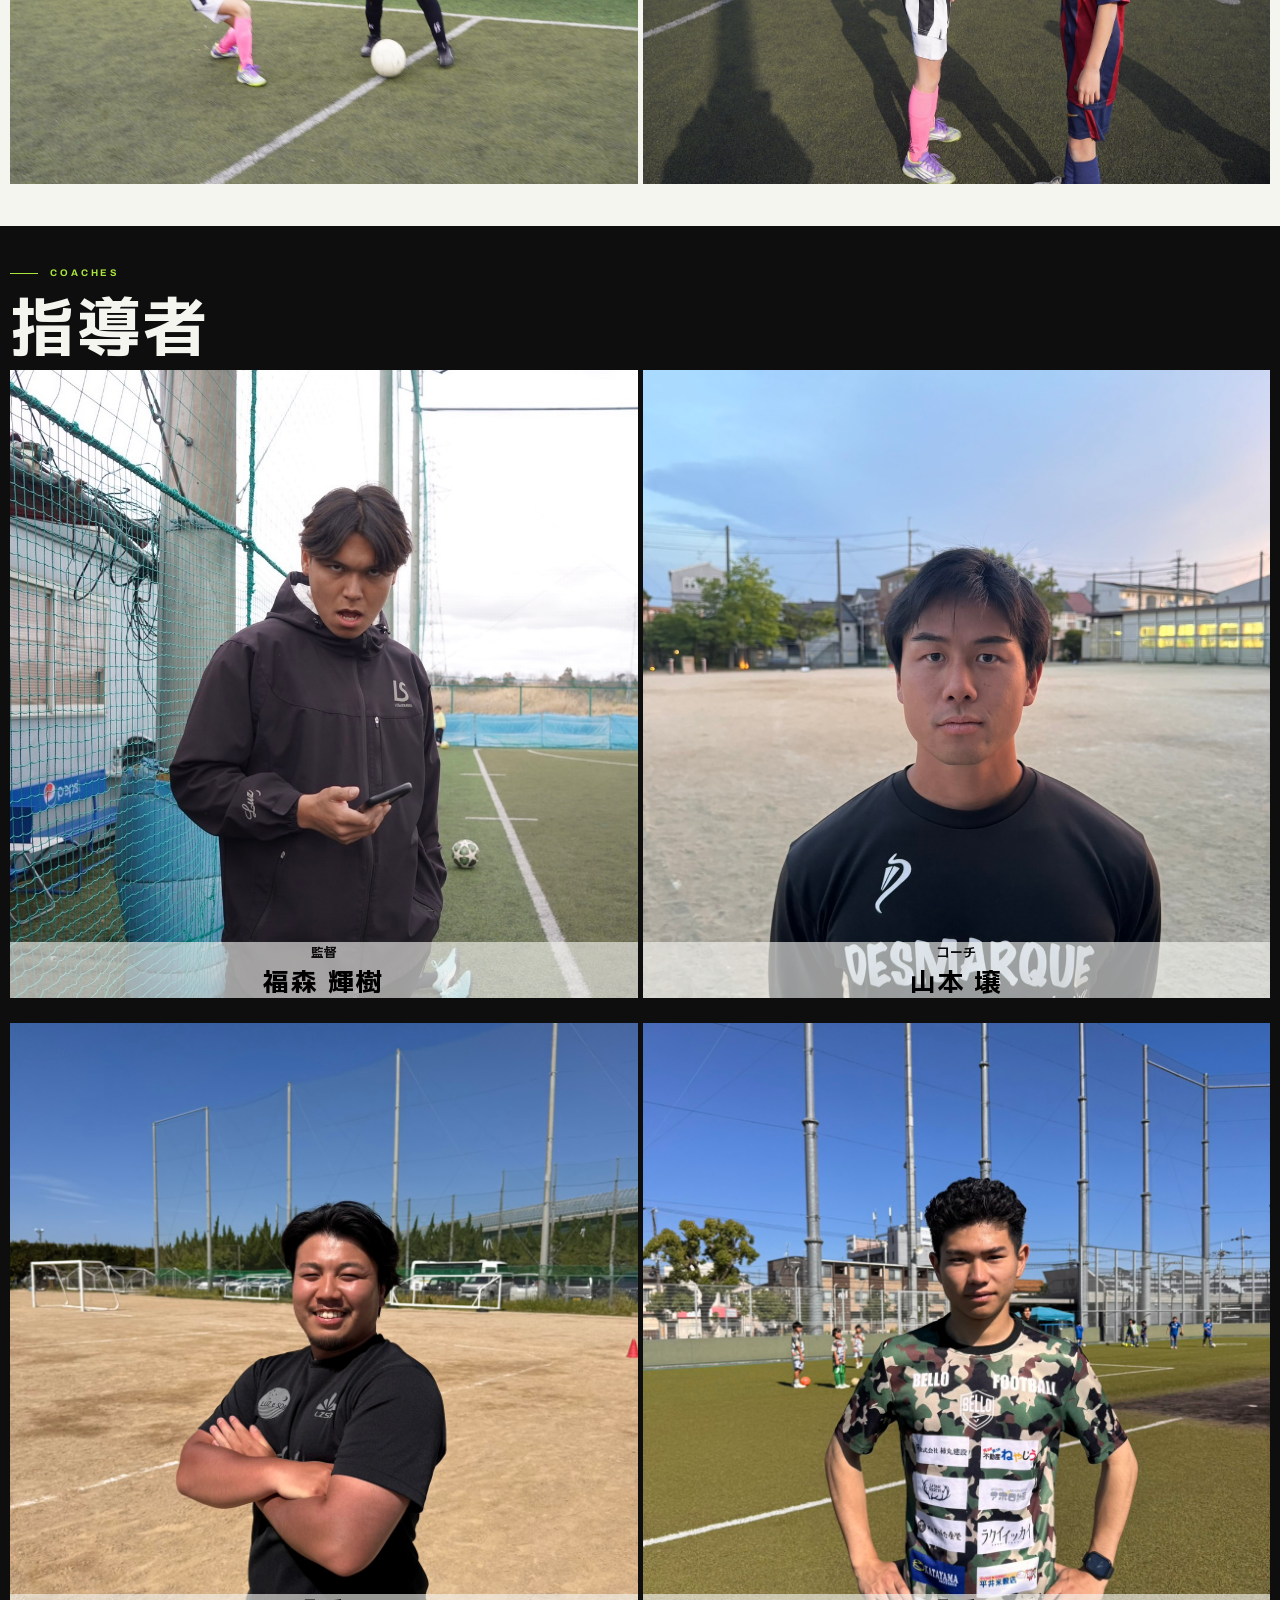
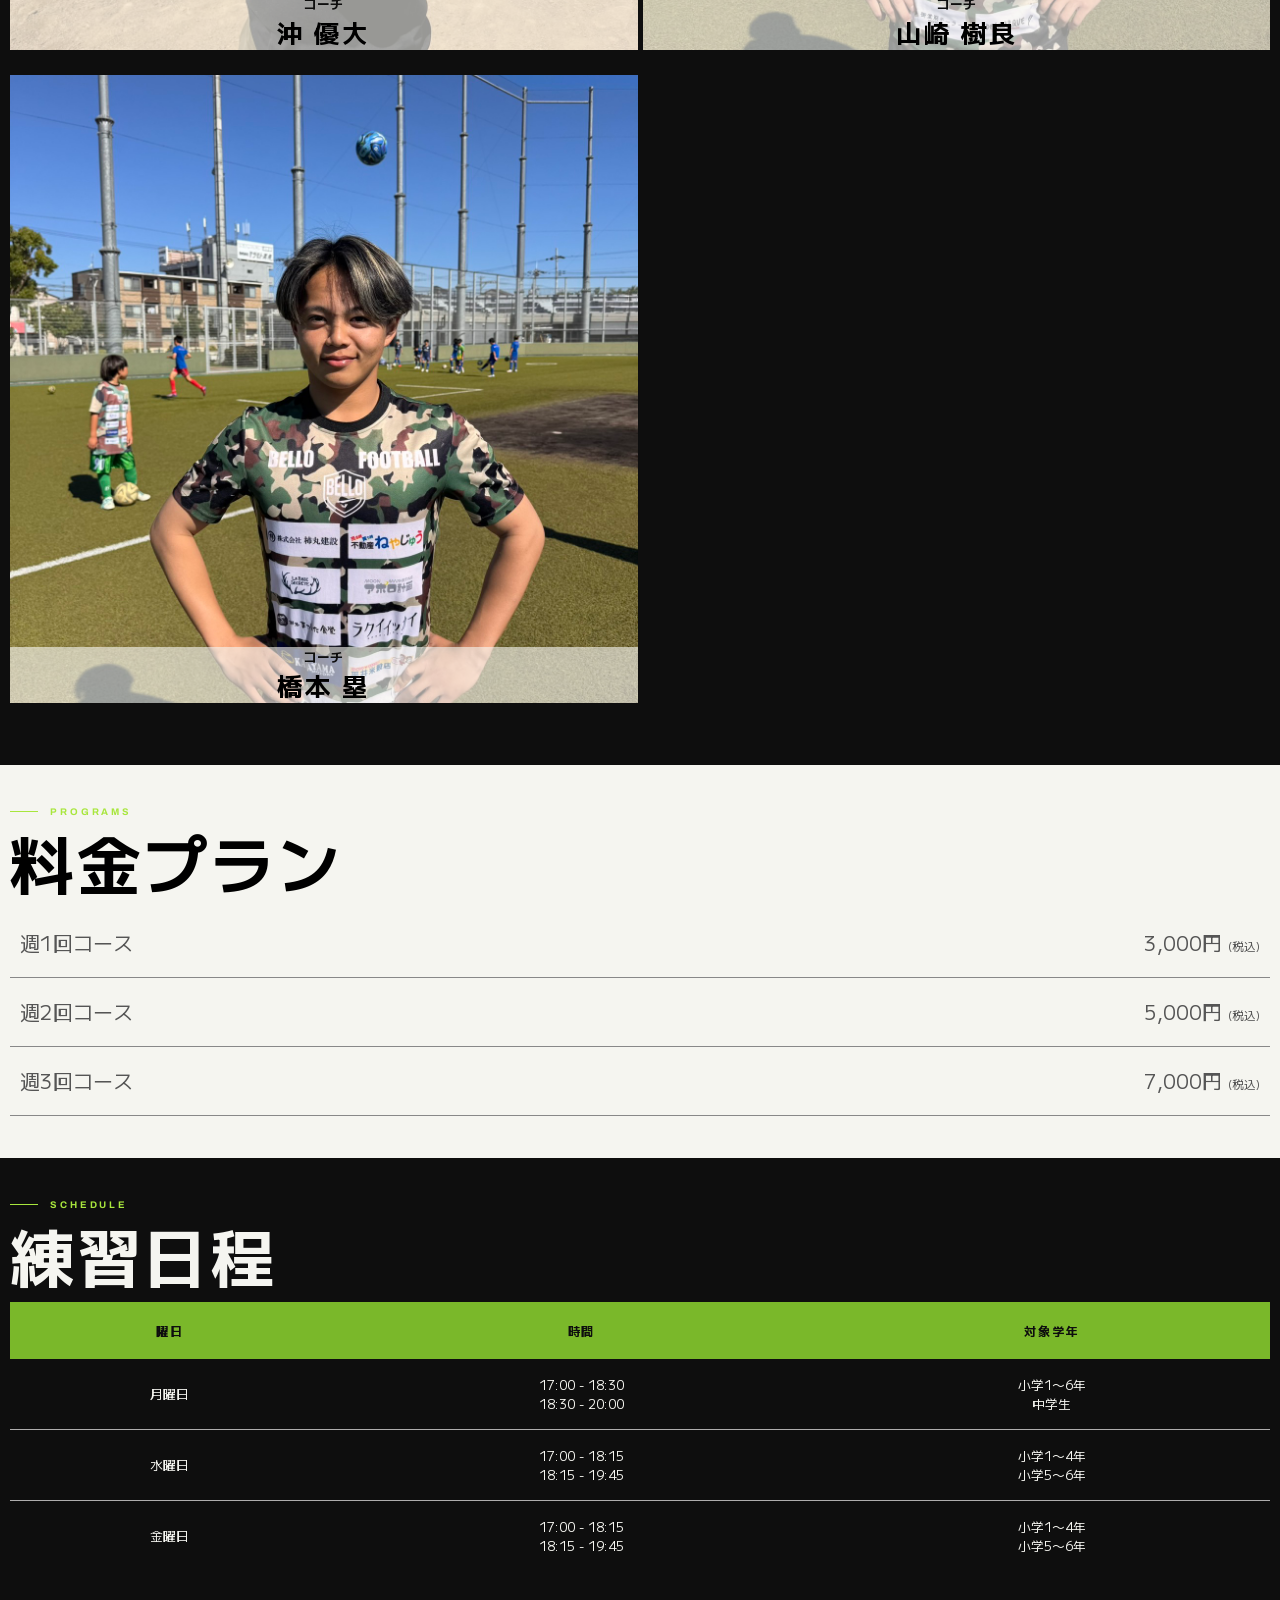
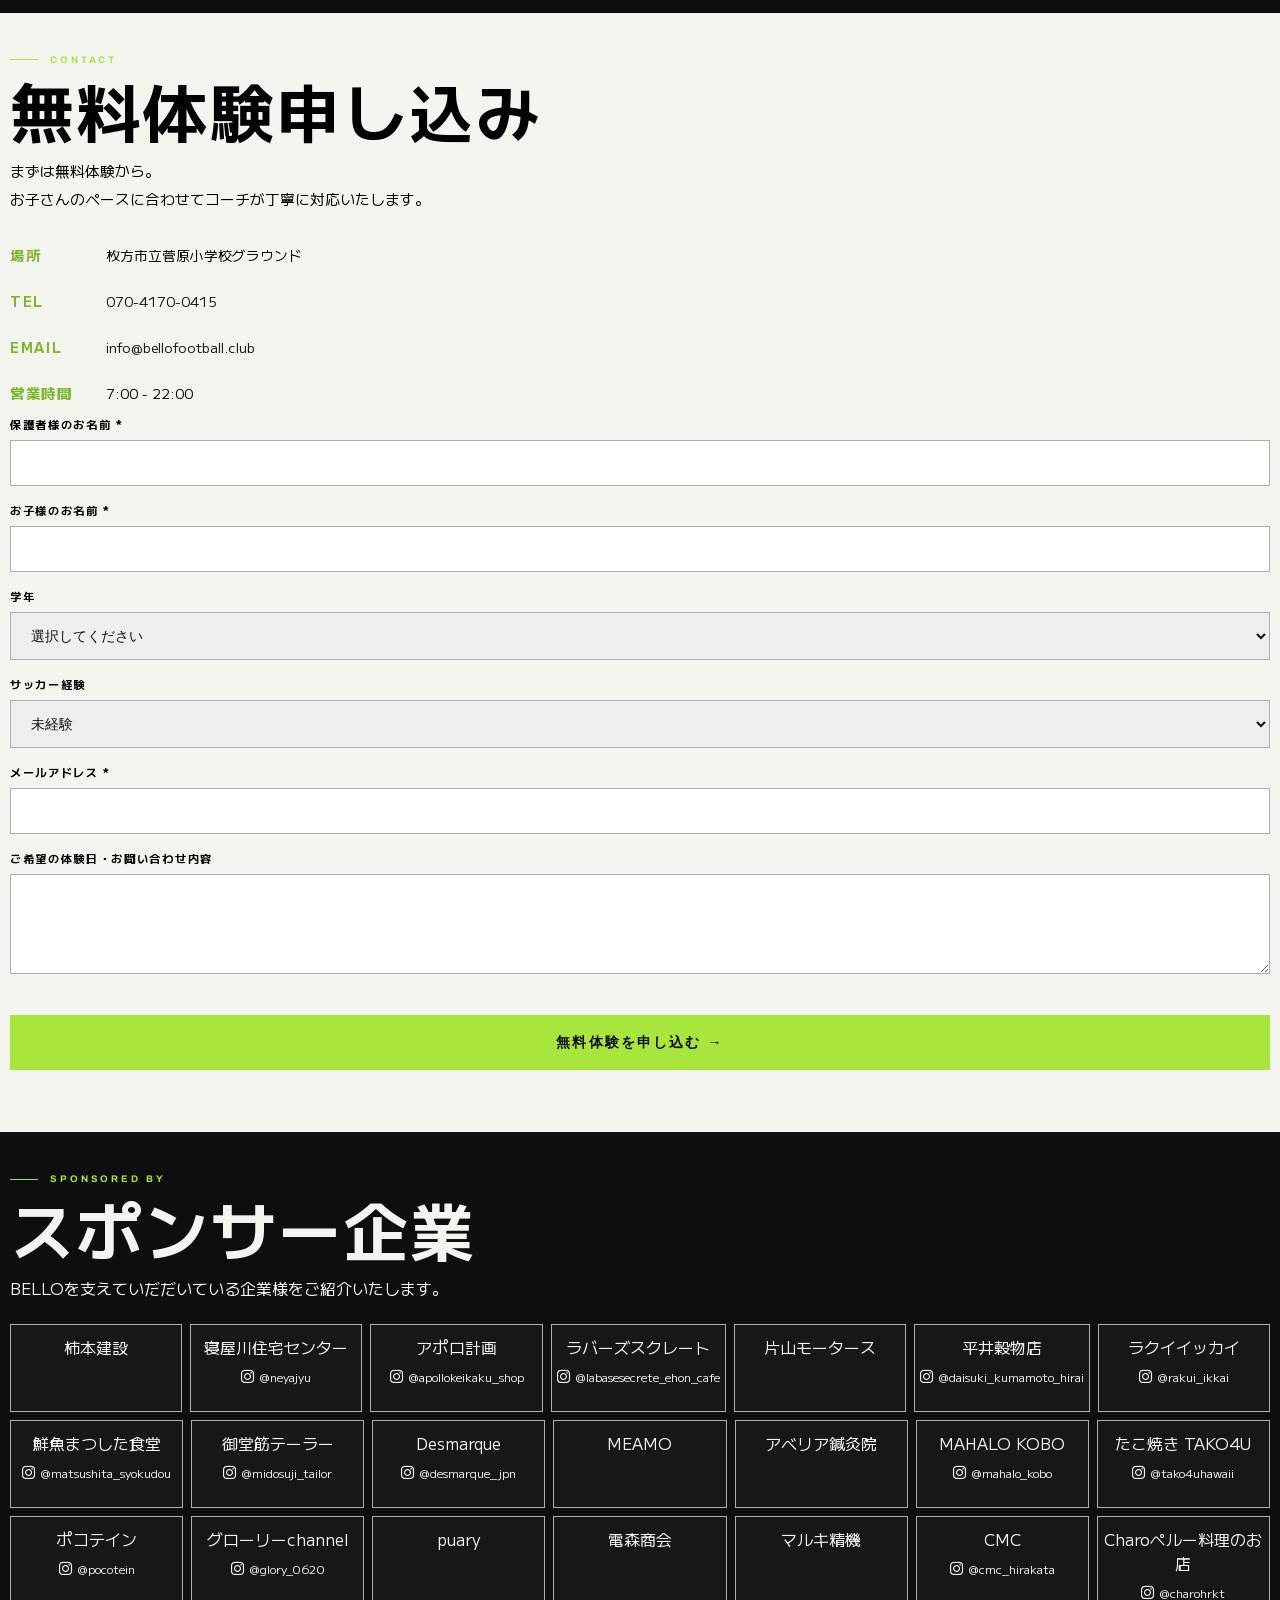
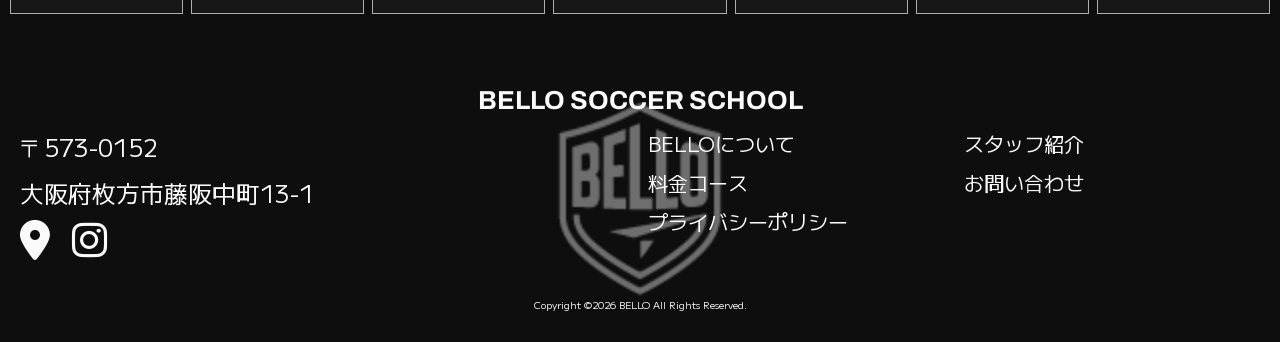
==== commit f85c93d9: "initial commit" ====
--- a/index.html
+++ b/index.html
@@ -278,7 +278,7 @@
 
                     <div class="contact-detail">
                         <div class="row"><span class="lbl">場所</span><span class="val">枚方市立菅原小学校グラウンド</span></div>
-                        <div class="row"><span class="lbl">TEL</span><span class="val"><a href="tel:+070-417-0415">070-417-0415</a></span></div>
+                        <div class="row"><span class="lbl">TEL</span><span class="val"><a href="tel:+070-417-0415">070-4170-0415</a></span></div>
                         <div class="row"><span class="lbl">EMAIL</span><span class="val"><a href="mailto:info@bellofootball.club">info@bellofootball.club</a></span>
                         </div>
                         <div class="row"><span class="lbl">営業時間</span><span class="val">7:00 - 22:00</span></div>
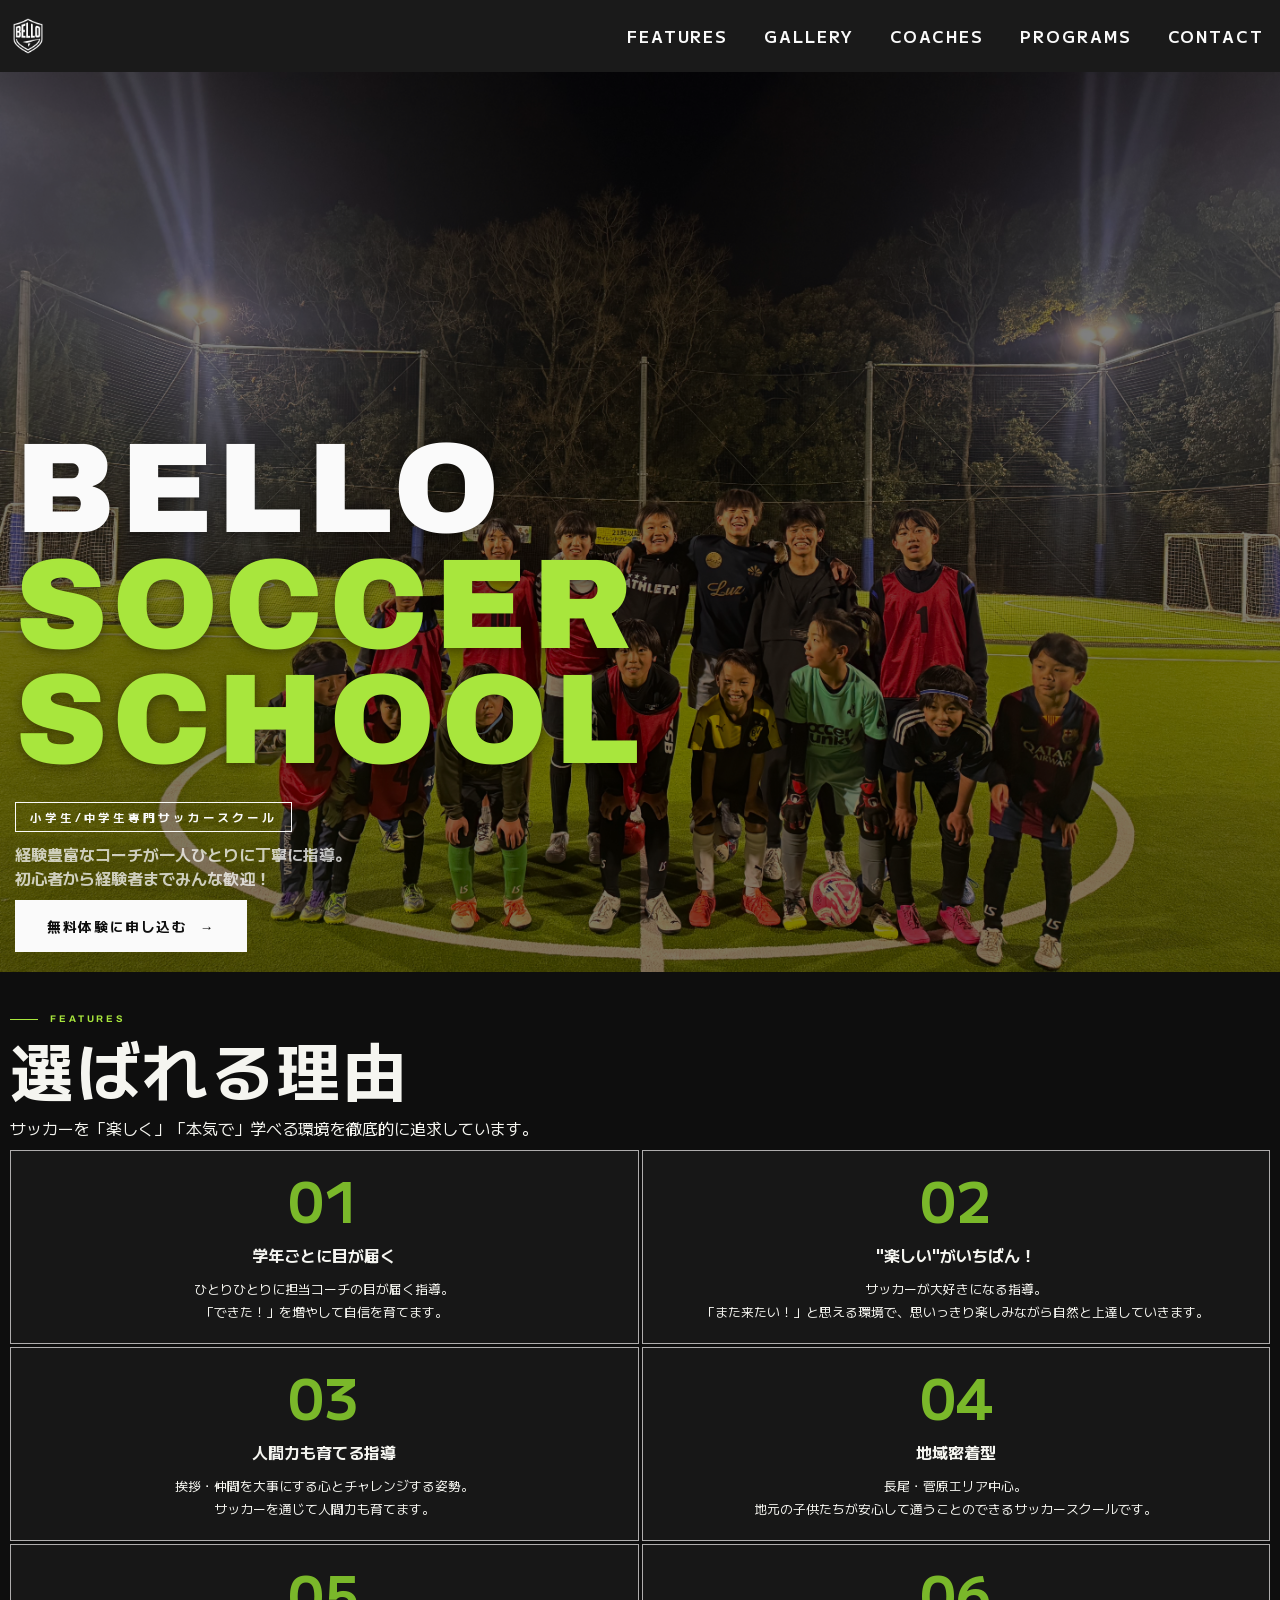
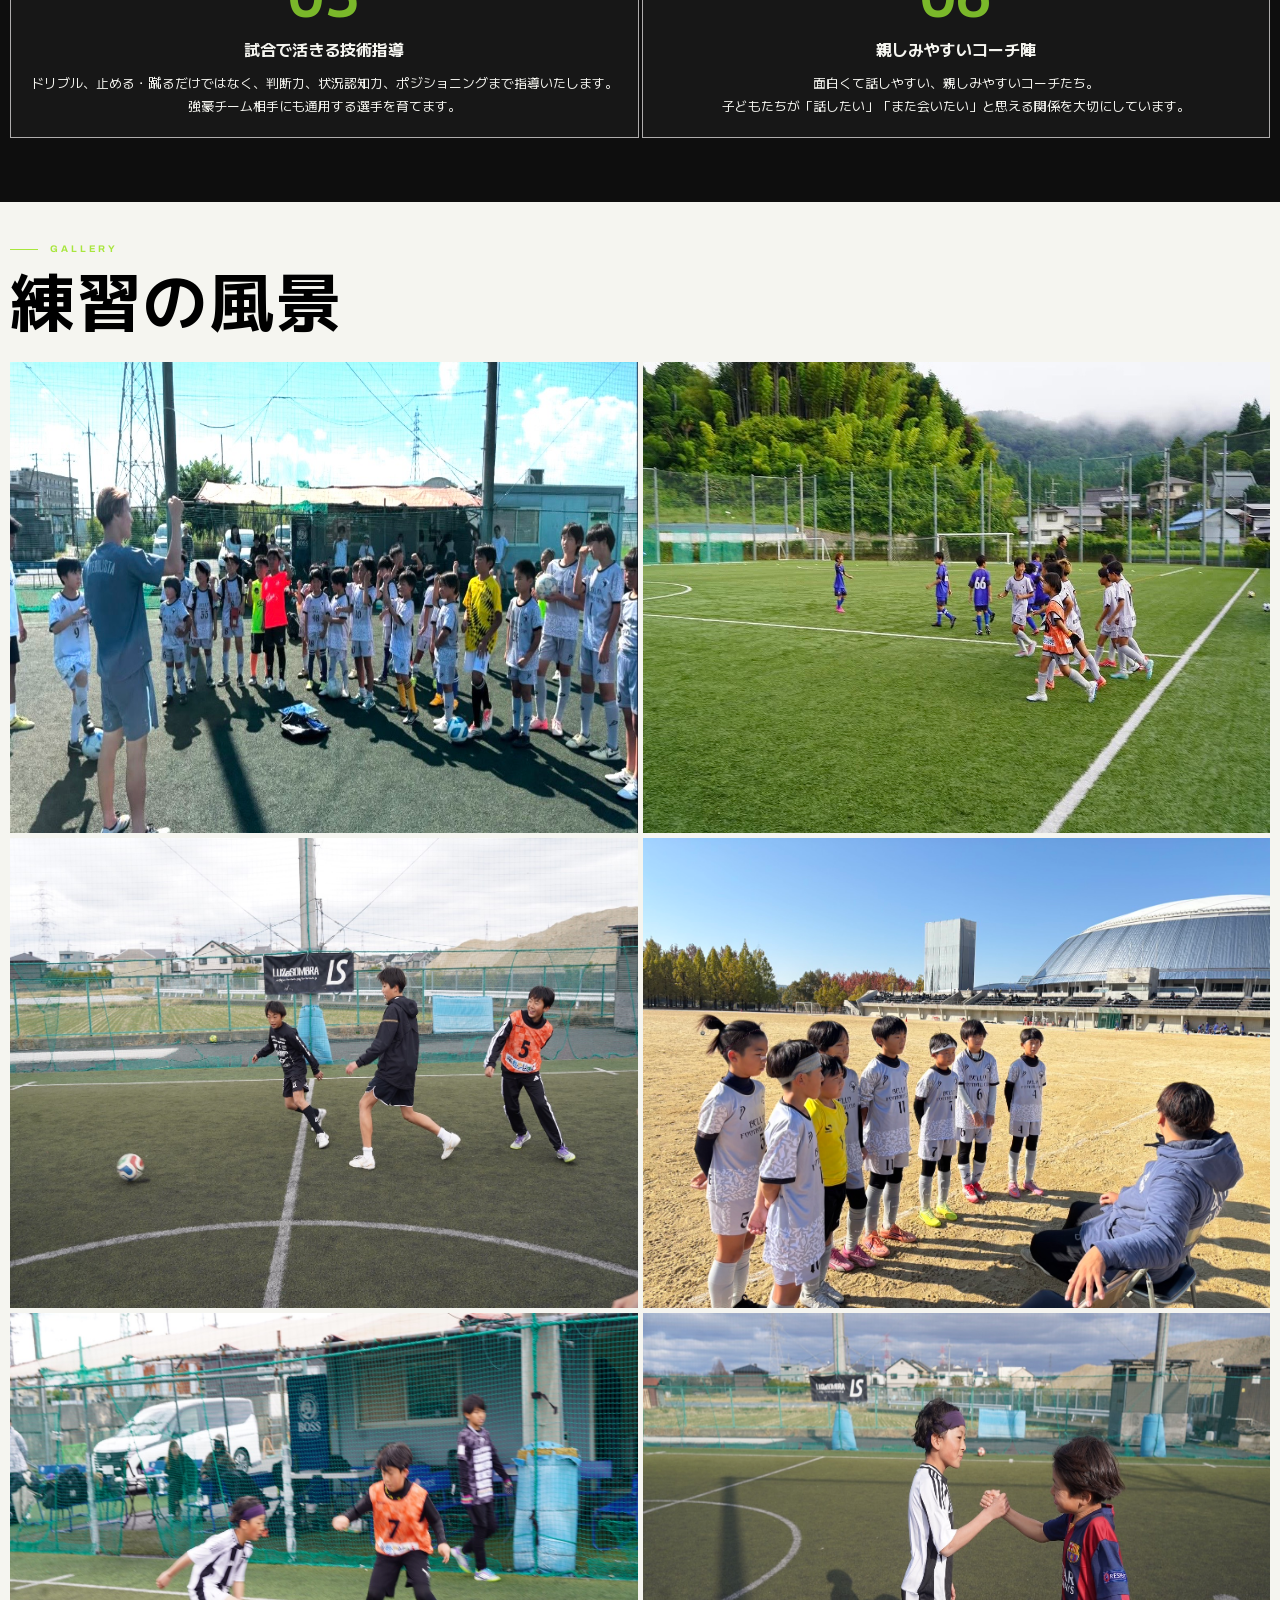
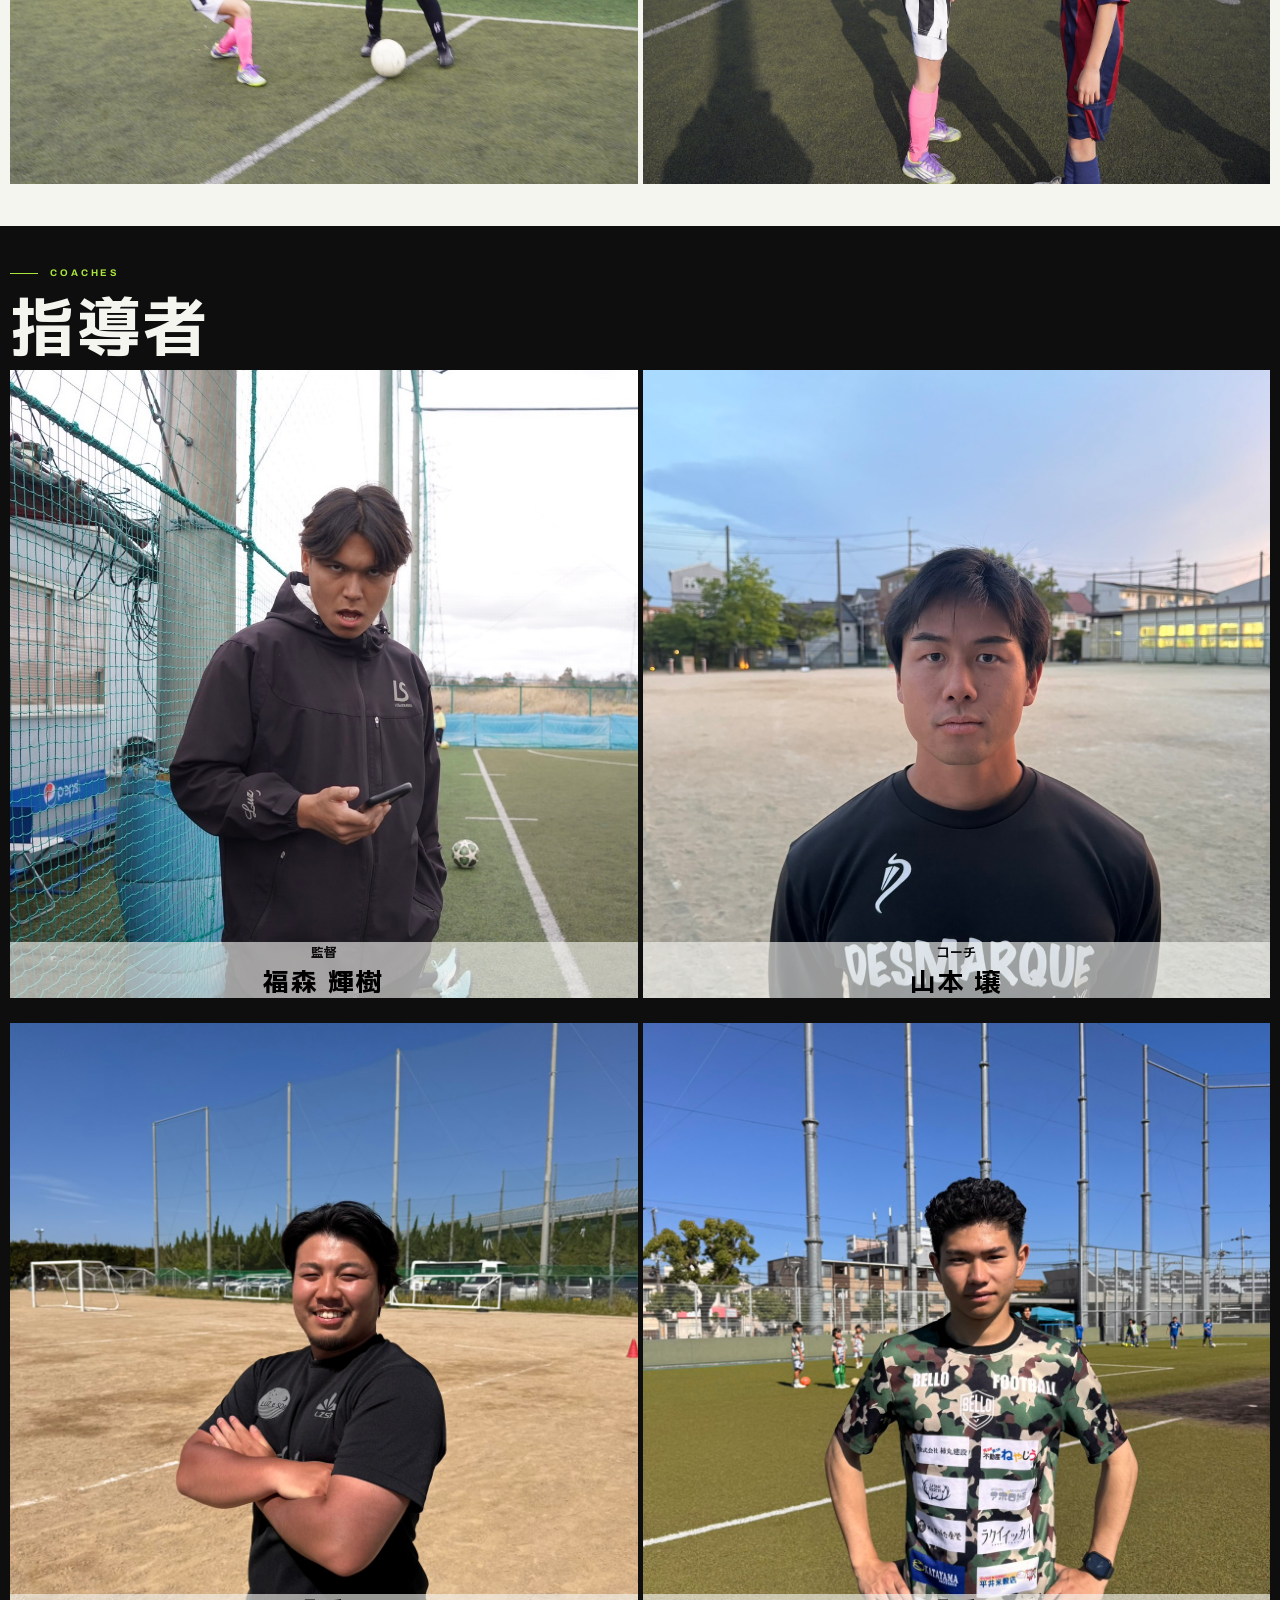
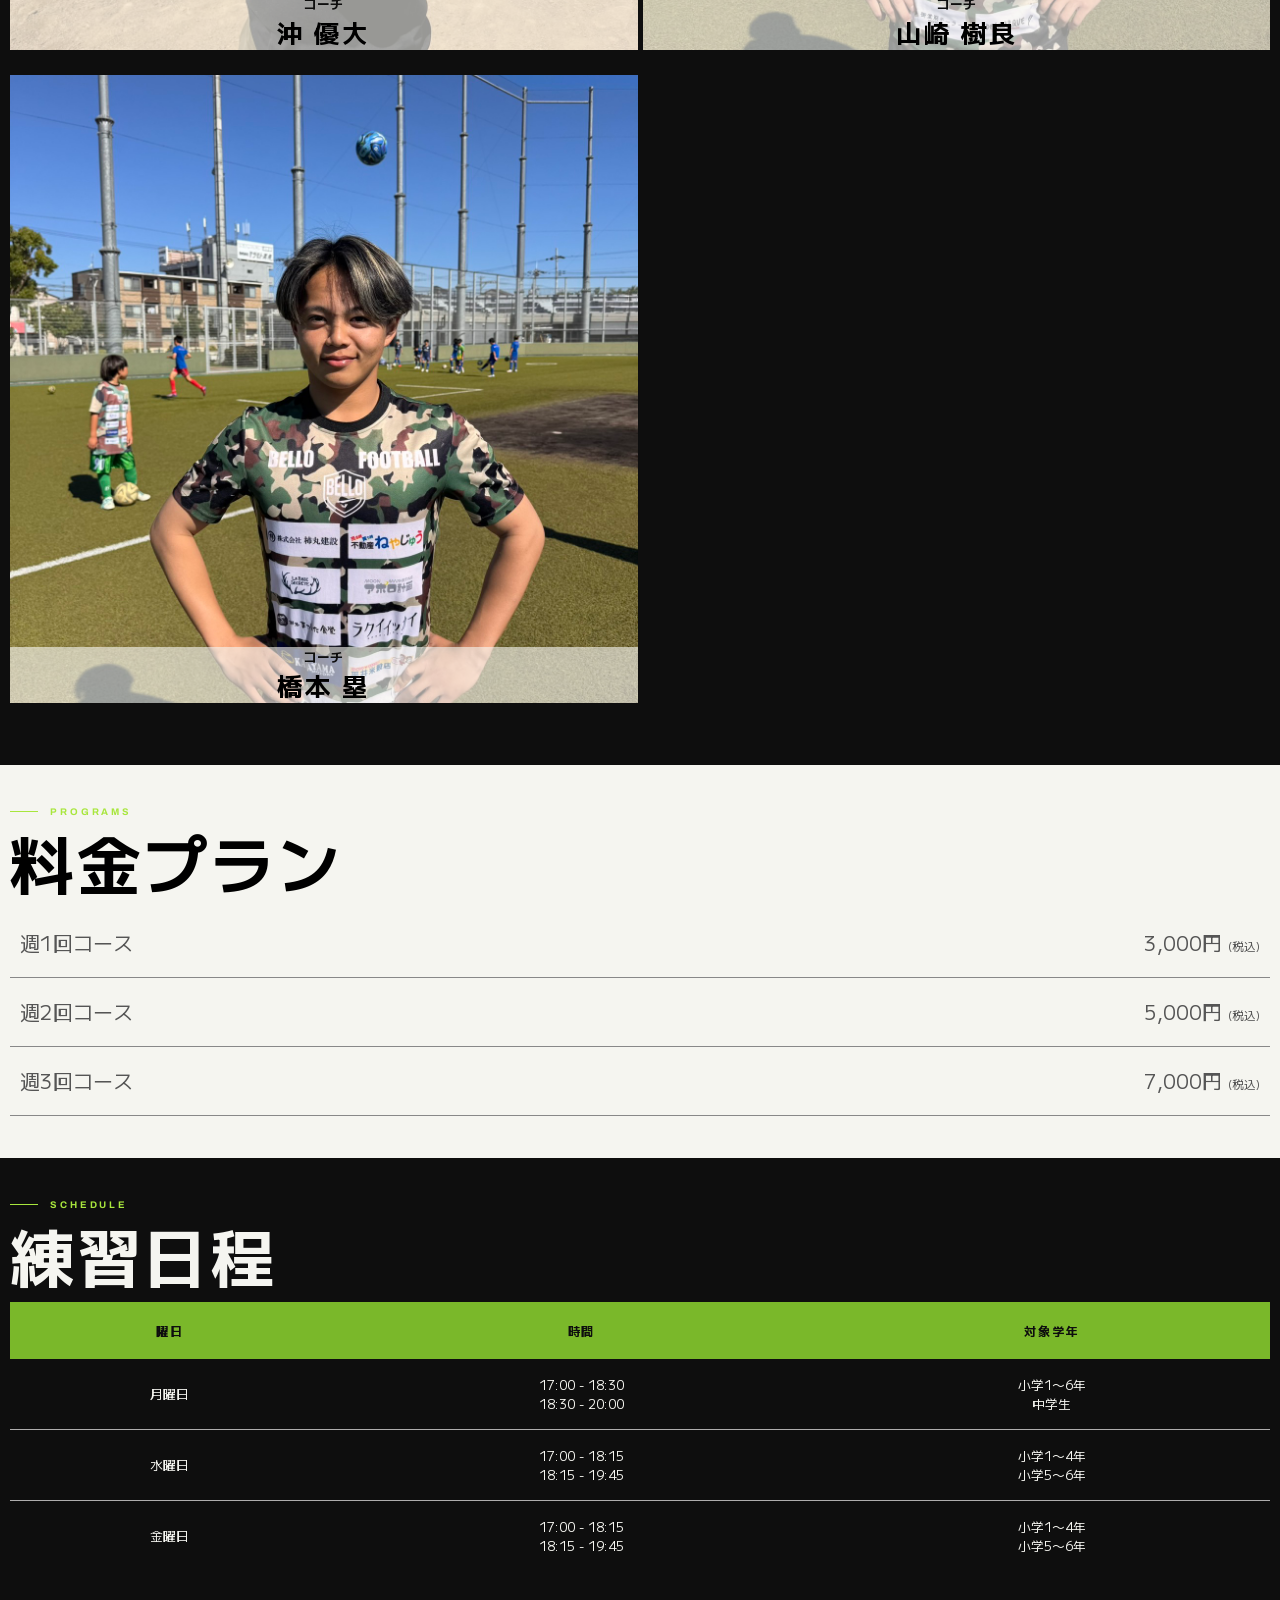
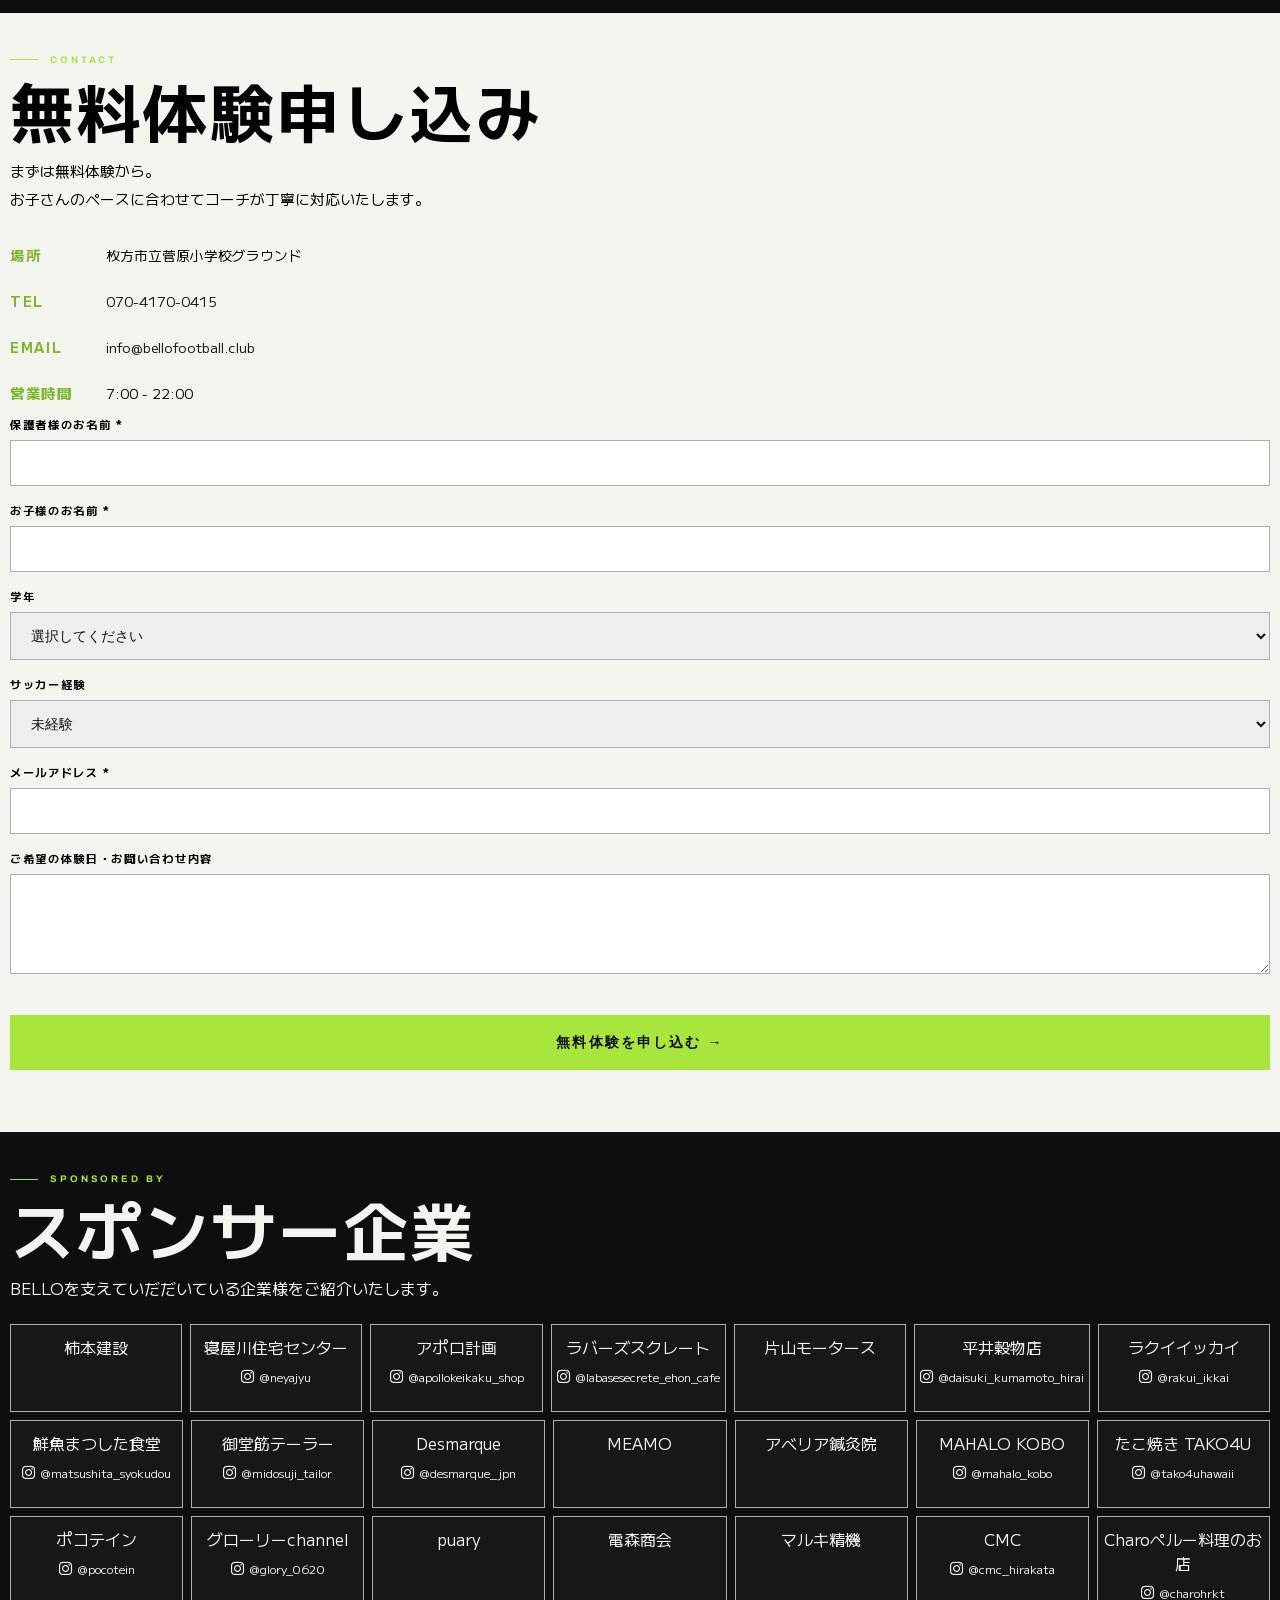
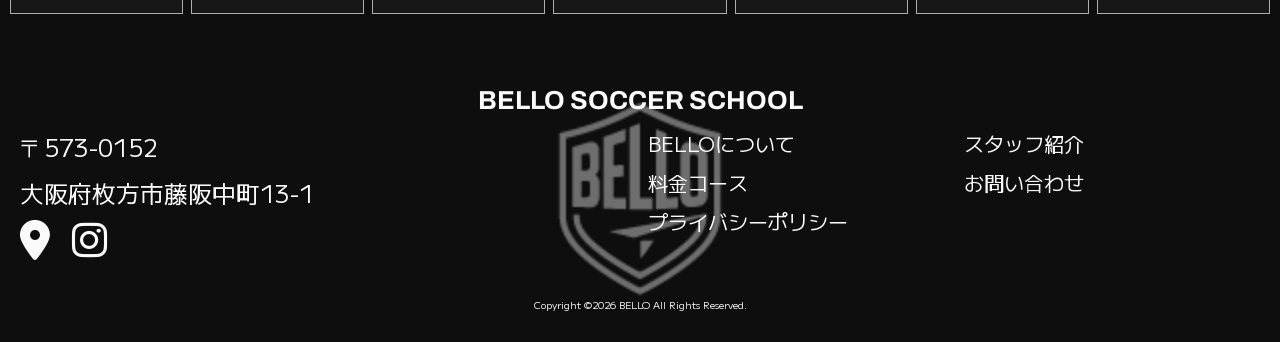
==== commit 40053d7c: "change img path" ====
--- a/index.html
+++ b/index.html
@@ -133,8 +133,8 @@
                 <h2 class="section-title">練習の風景</h2>
             </div>
             <div class="img">
-                <img src="images/img-1.JPG" alt="">
-                <img src="images/img-2.JPG" alt="">
+                <img src="images/img-1.jpg" alt="">
+                <img src="images/img-2.jpg" alt="">
                 <img src="images/img-3.JPG" alt="">
                 <img src="images/img-4.JPG" alt="">
                 <img src="images/img-5.JPG" alt="">
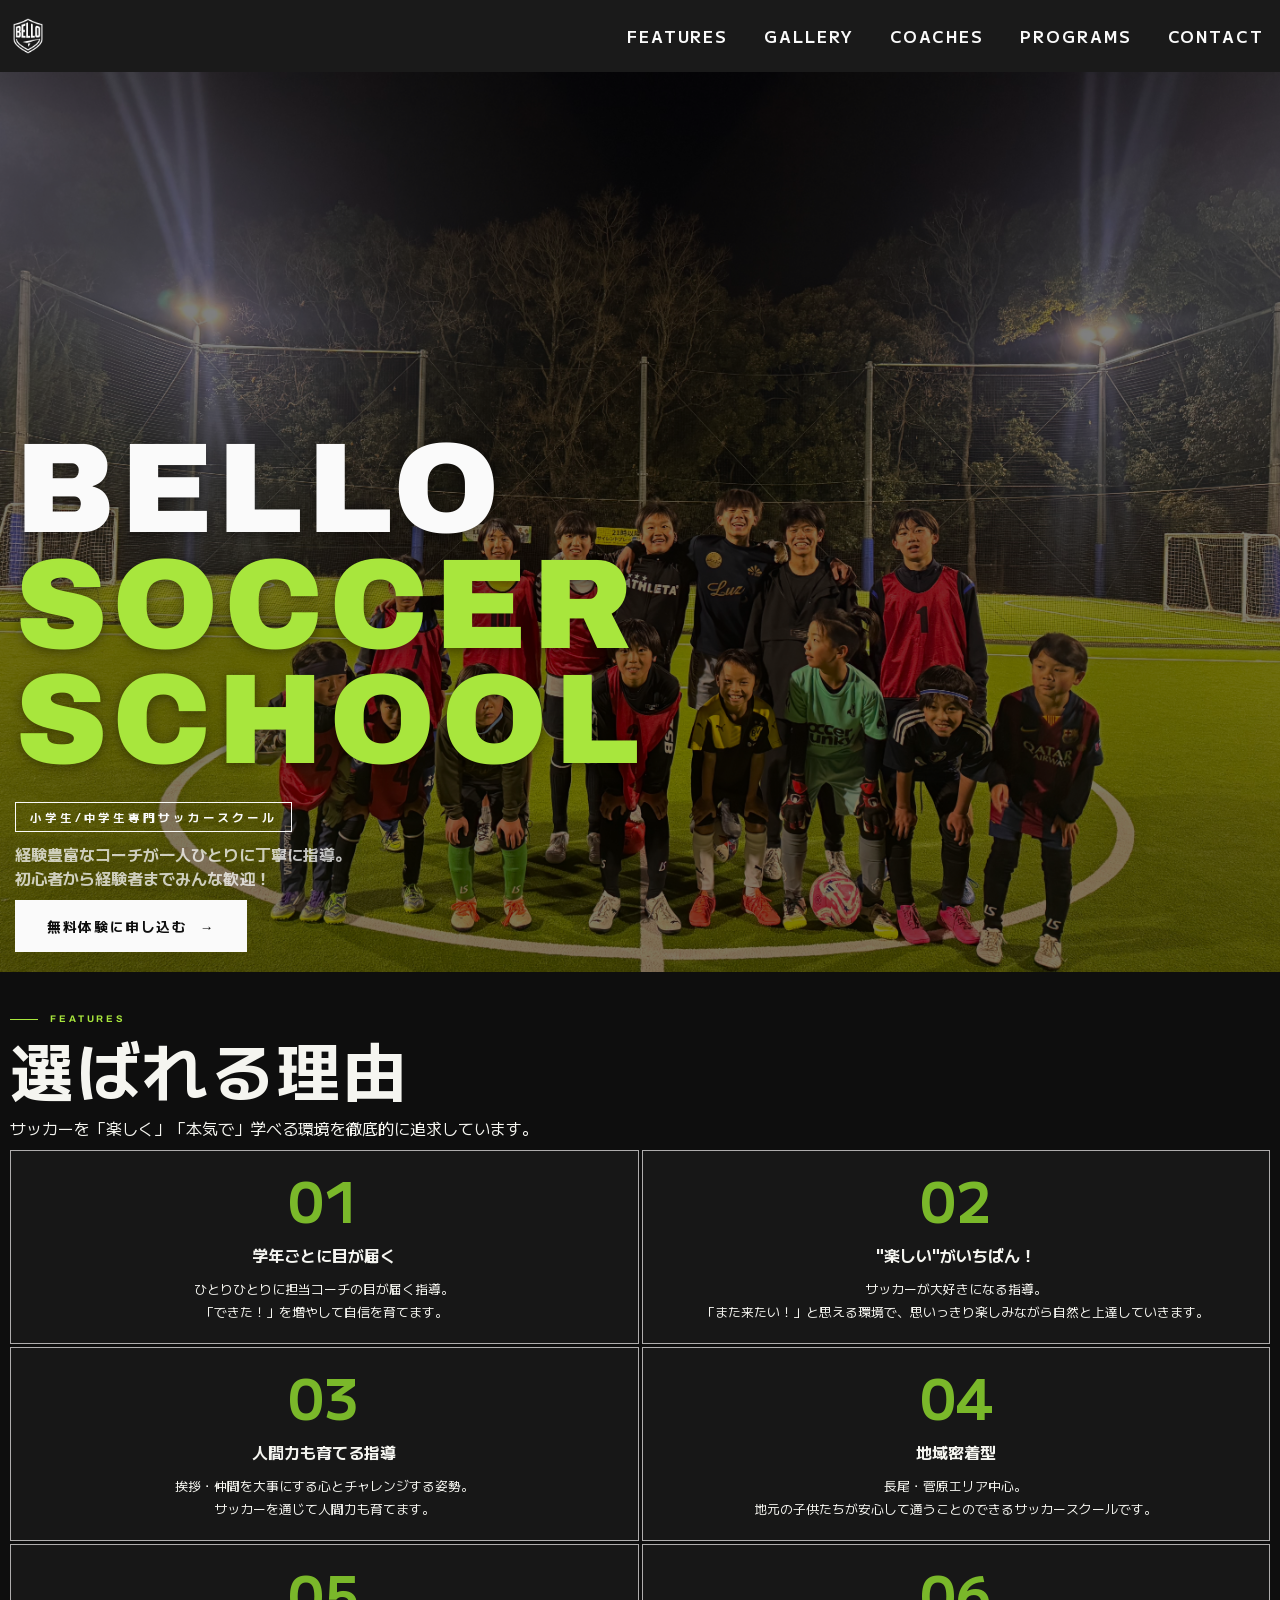
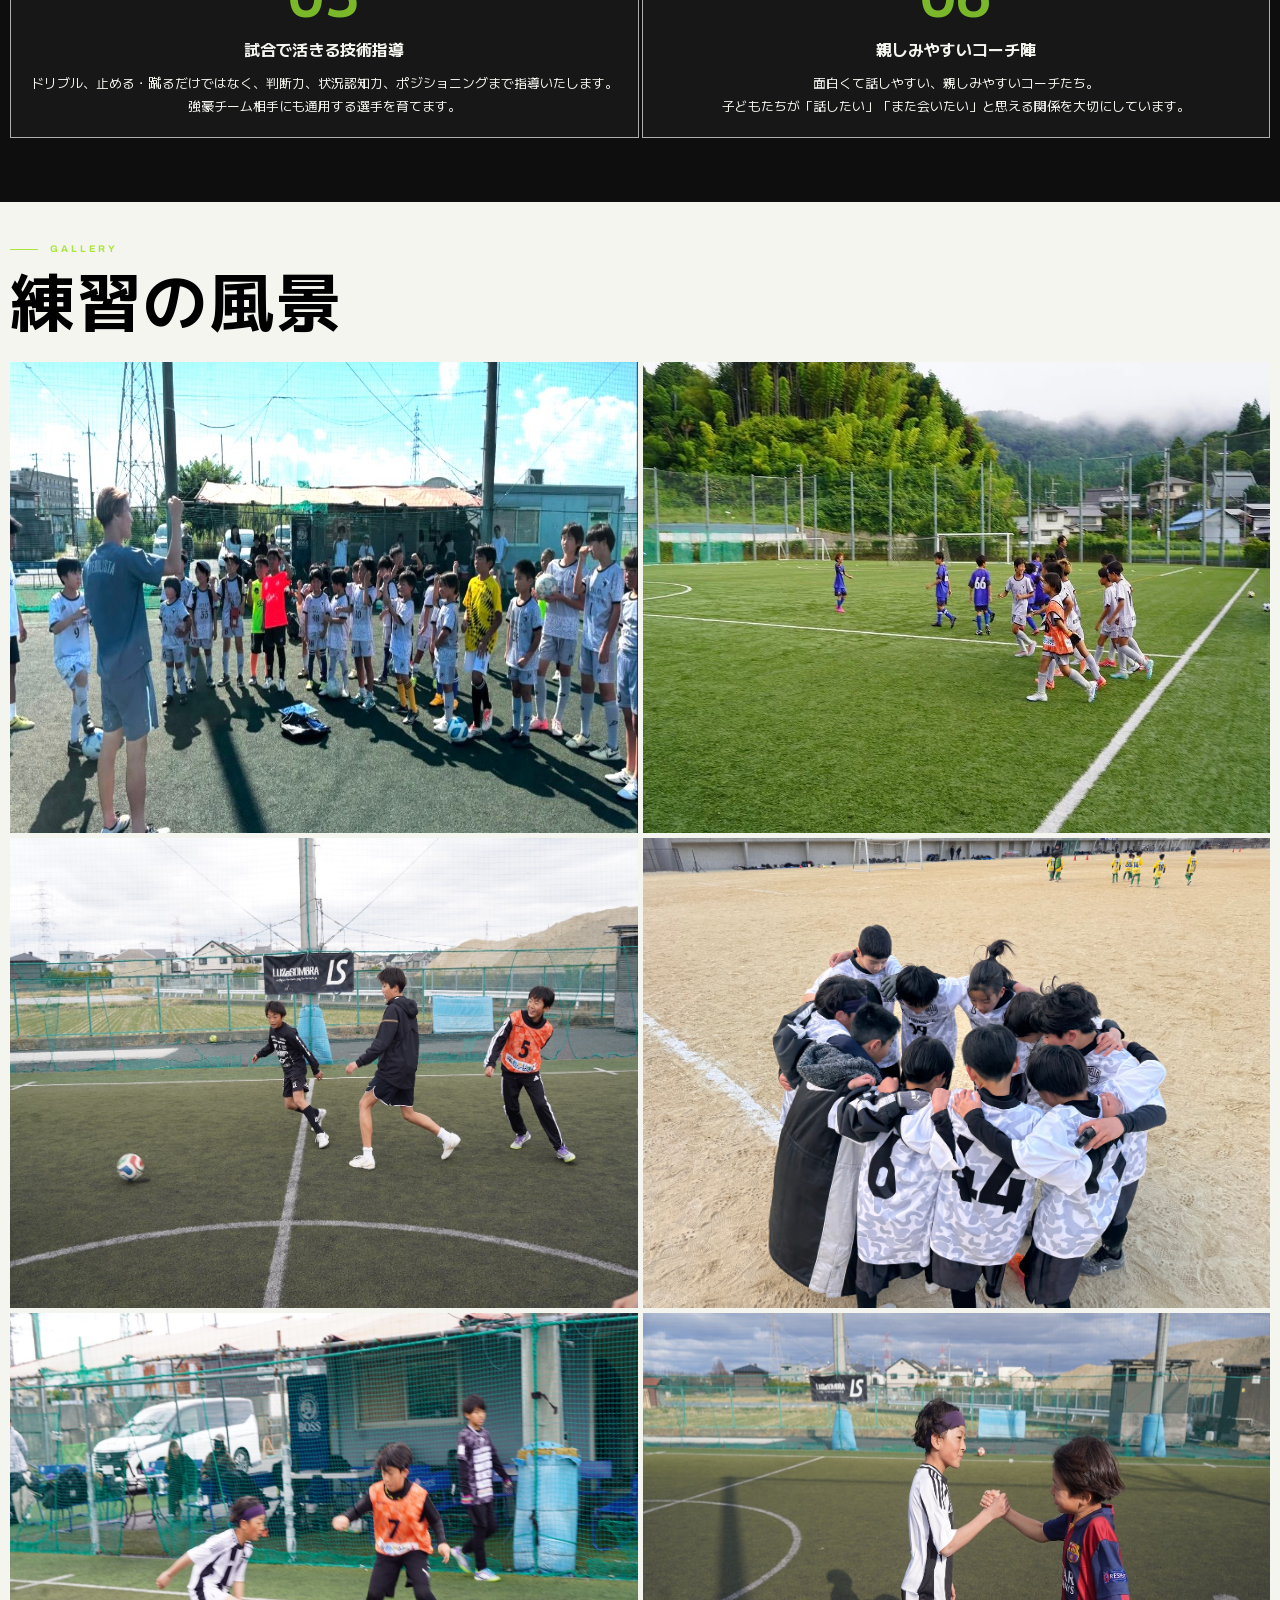
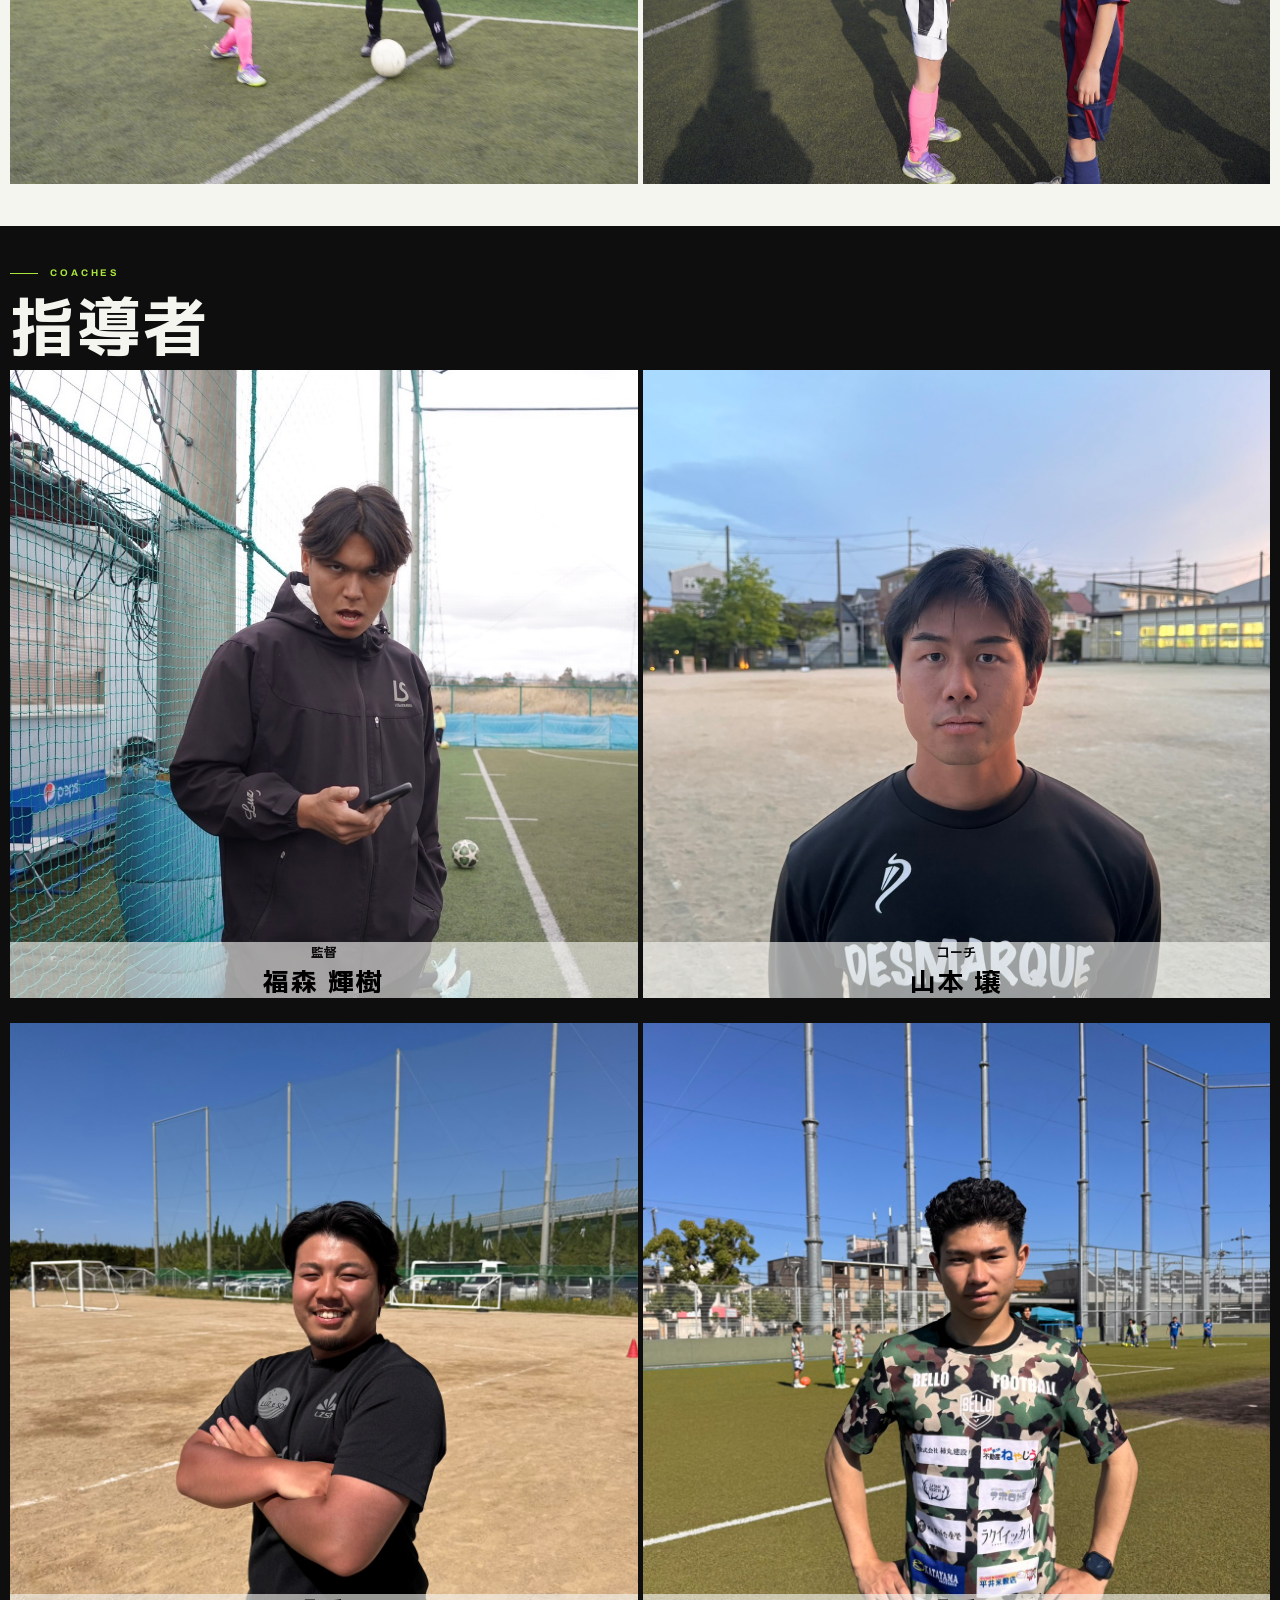
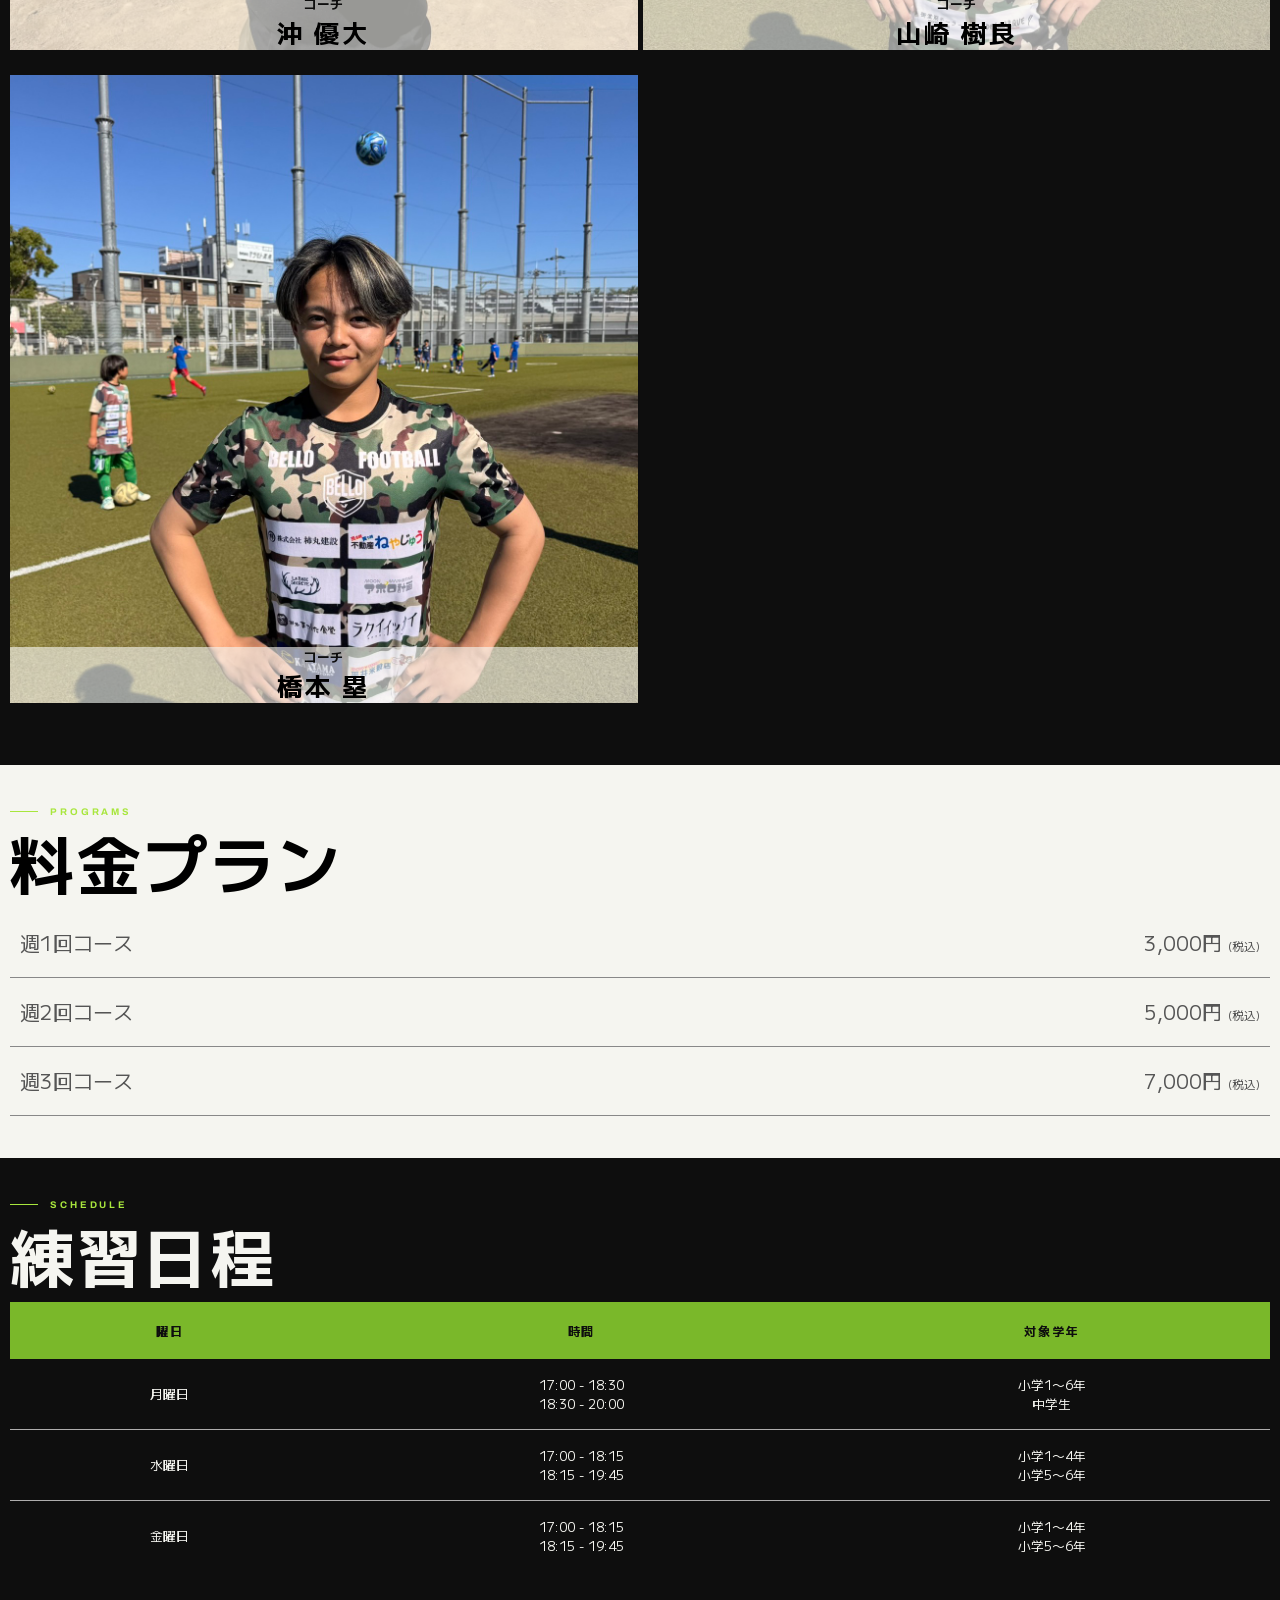
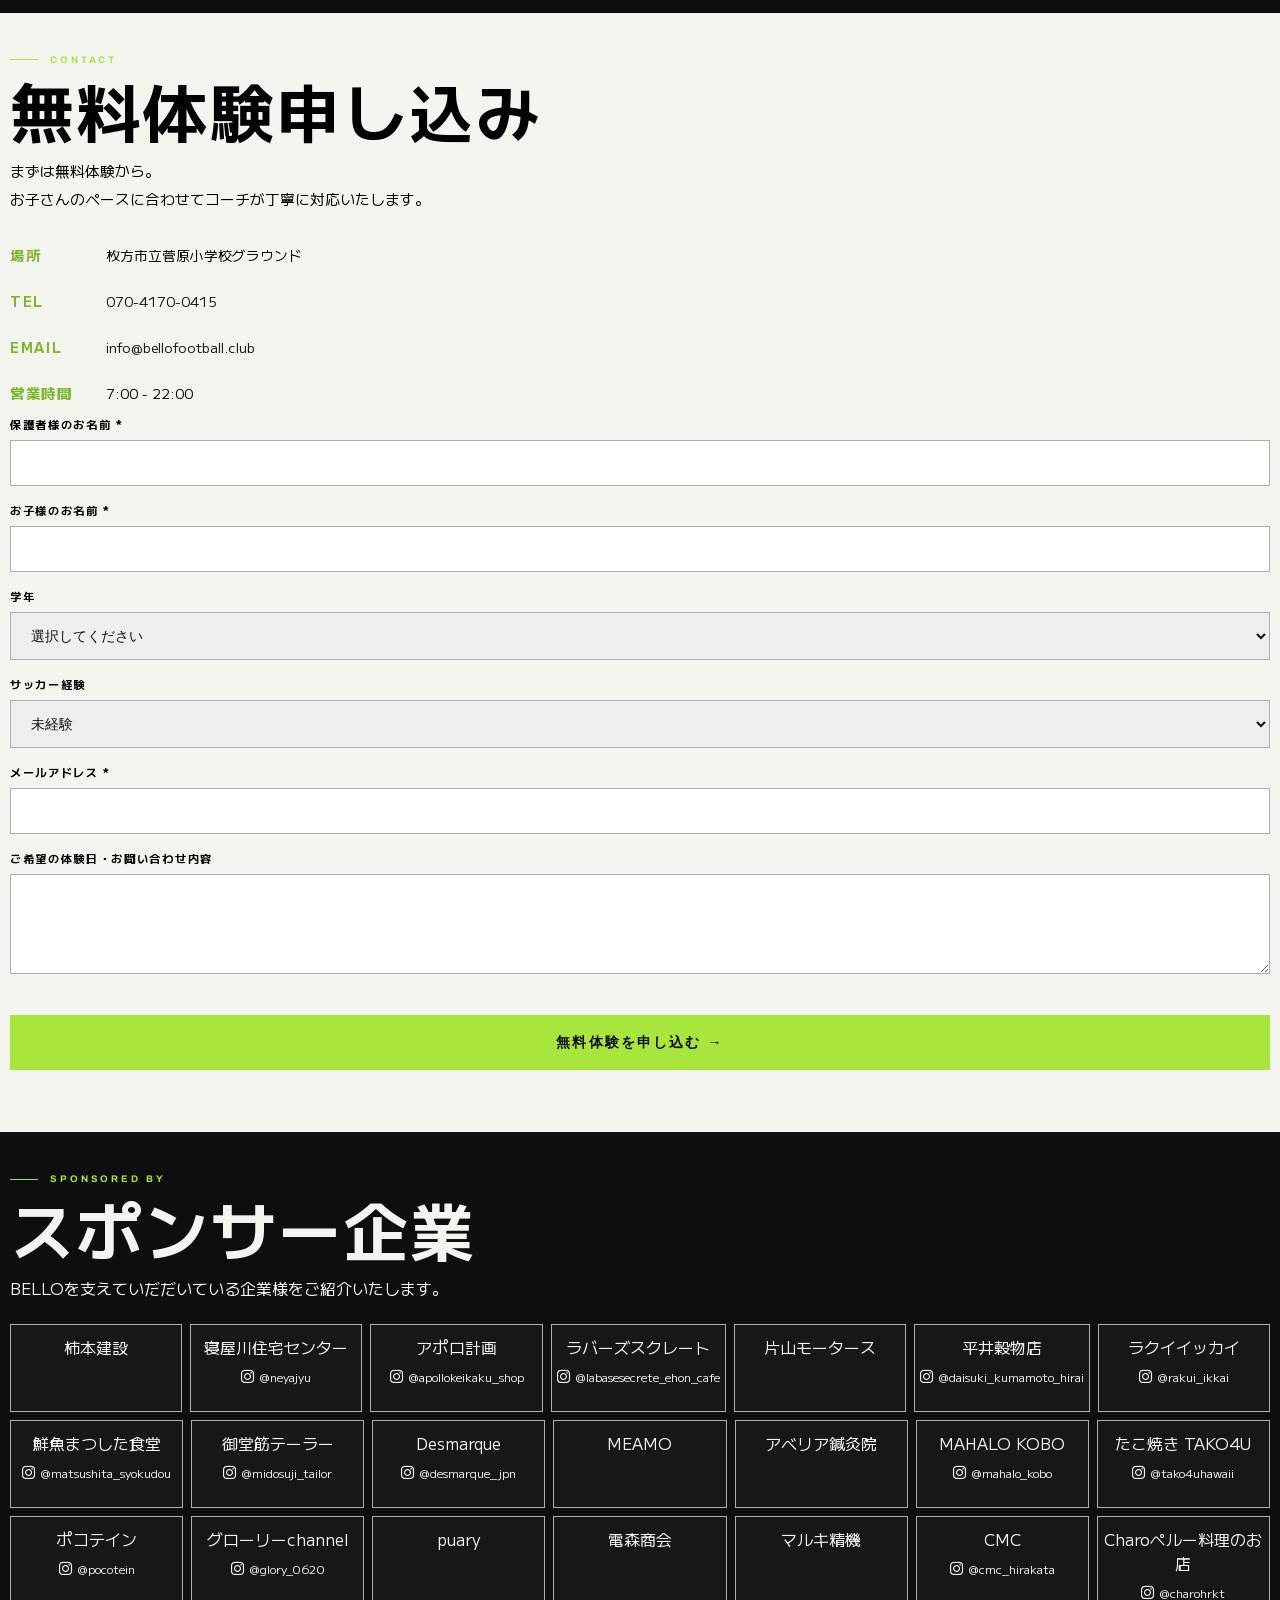
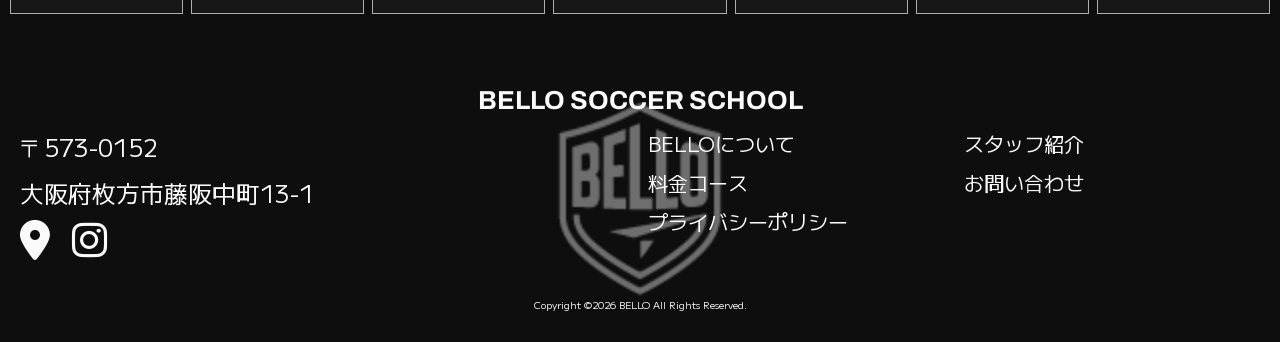
==== commit 4ac94e80: "added an img" ====
--- a/index.html
+++ b/index.html
@@ -136,7 +136,7 @@
                 <img src="images/img-1.jpg" alt="">
                 <img src="images/img-2.jpg" alt="">
                 <img src="images/img-3.JPG" alt="">
-                <img src="images/img-4.JPG" alt="">
+                <img src="images/img-7.JPG" alt="">
                 <img src="images/img-5.JPG" alt="">
                 <img src="images/img-6.JPG" alt="">
             </div>
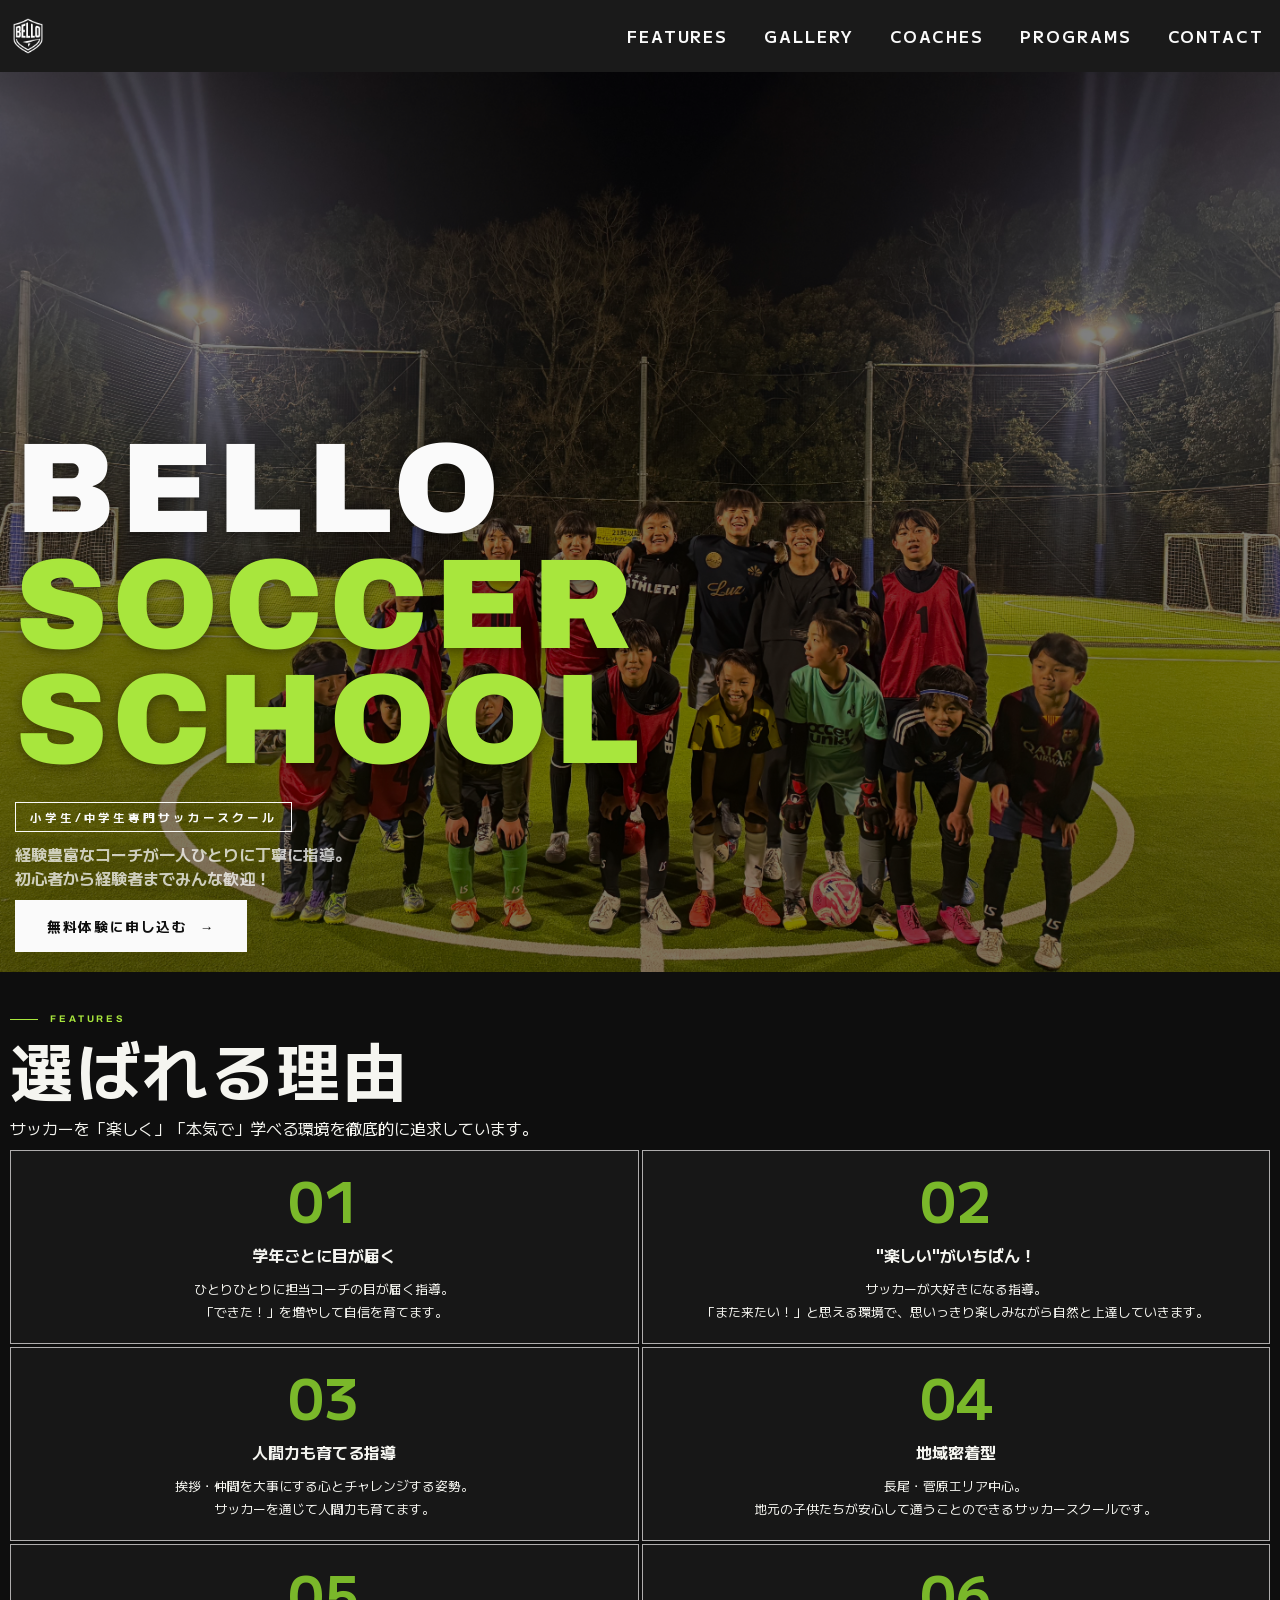
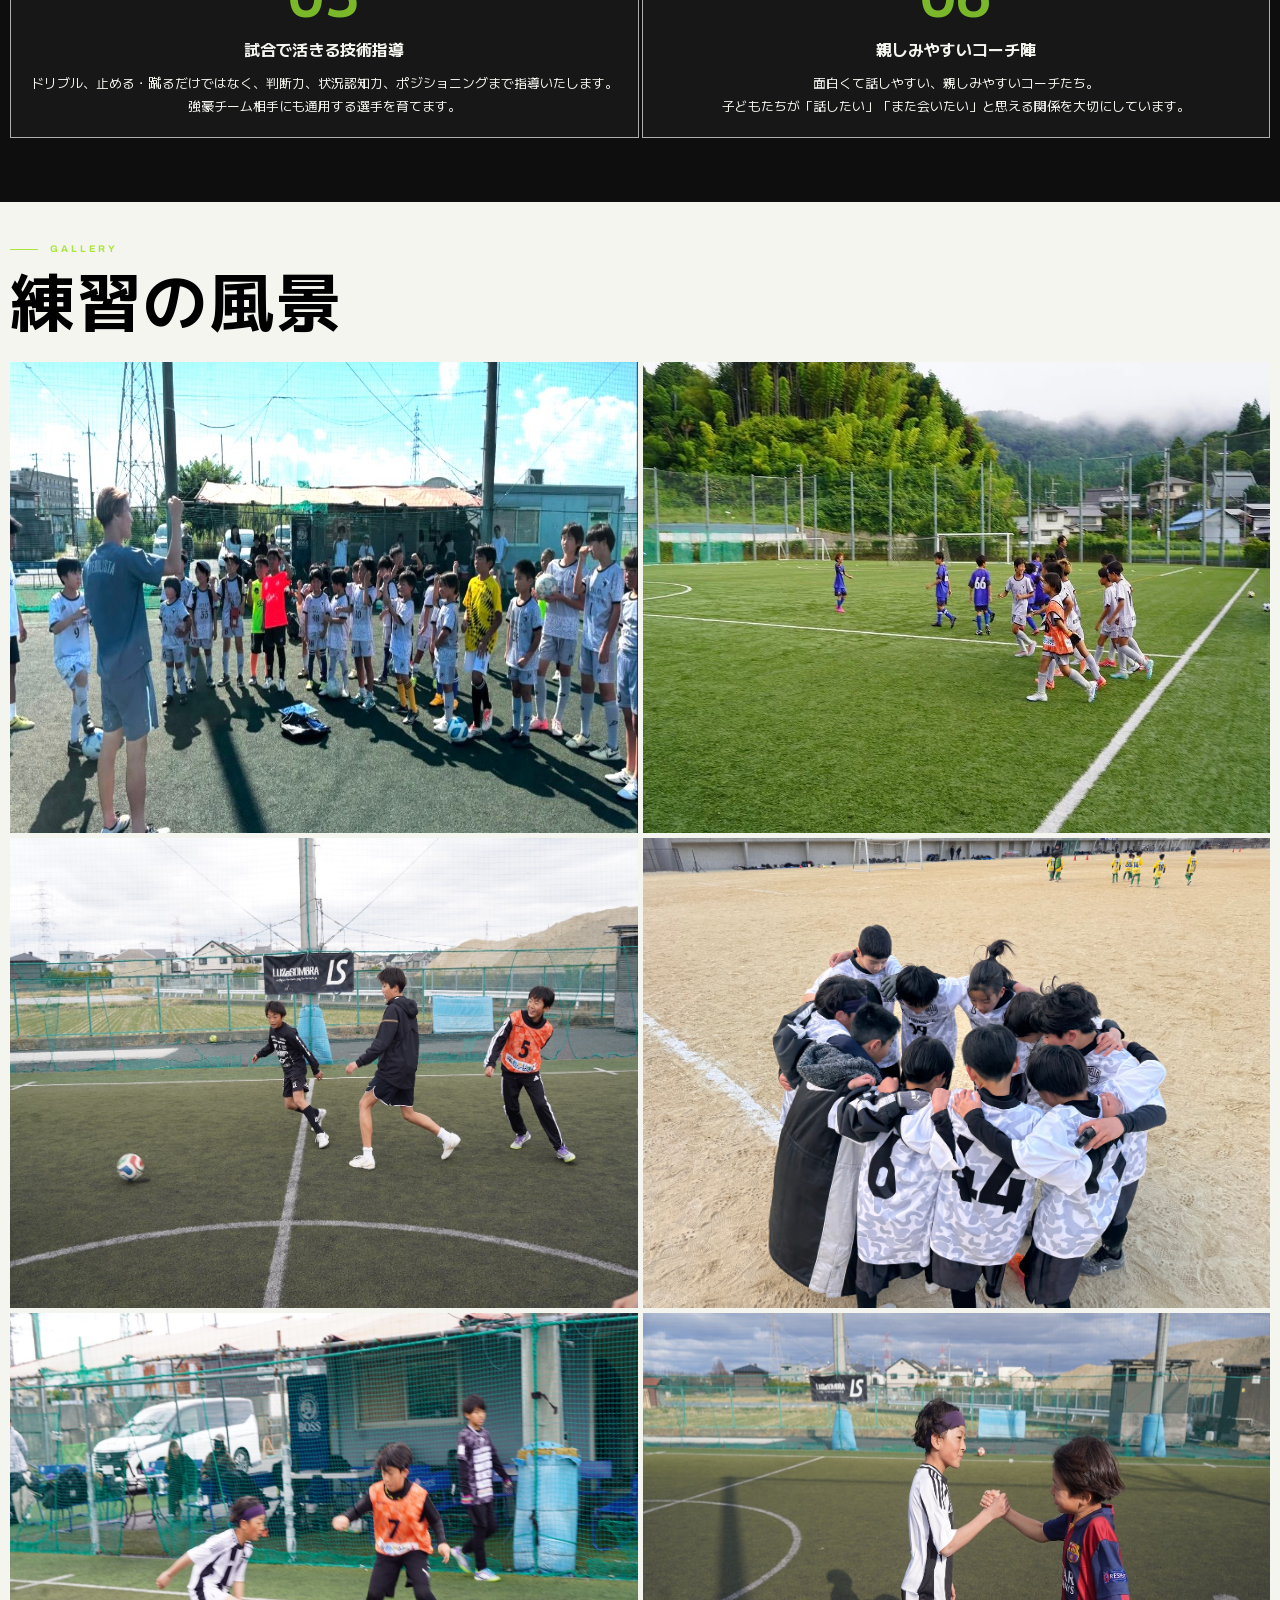
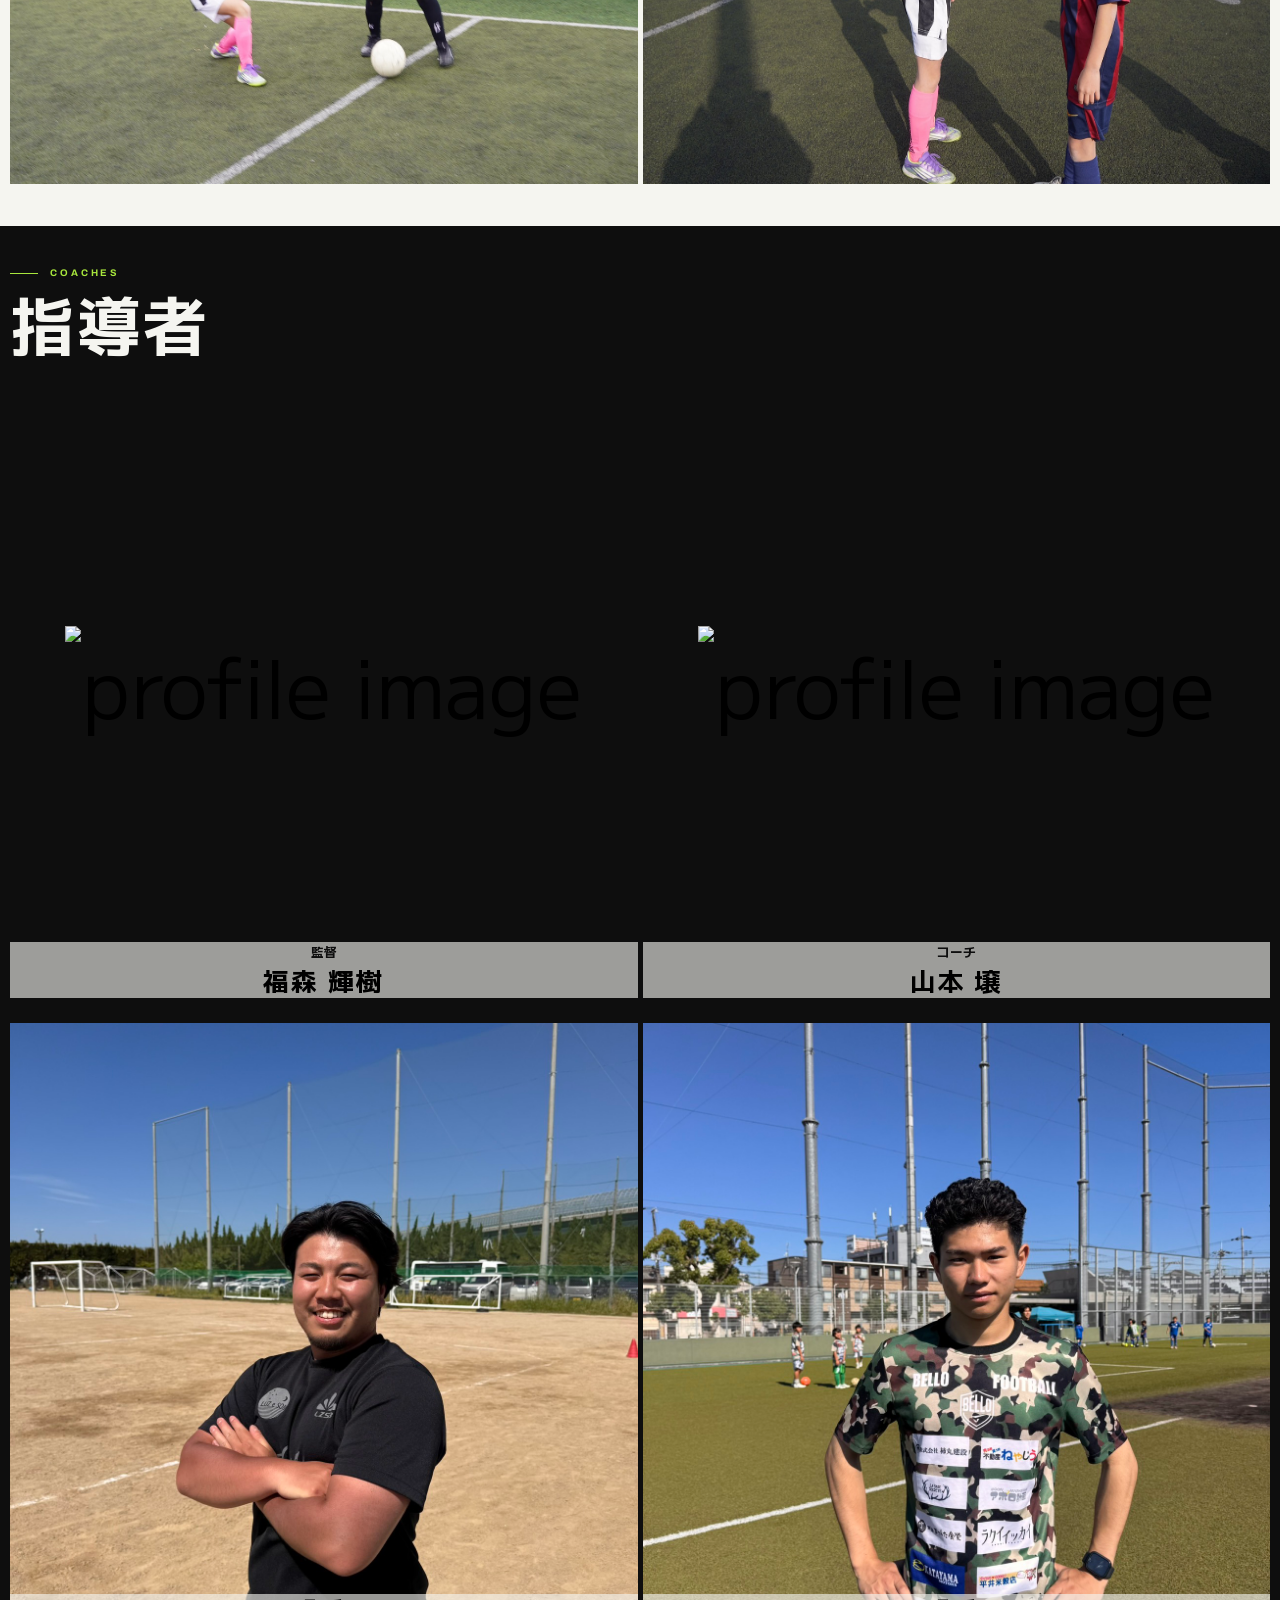
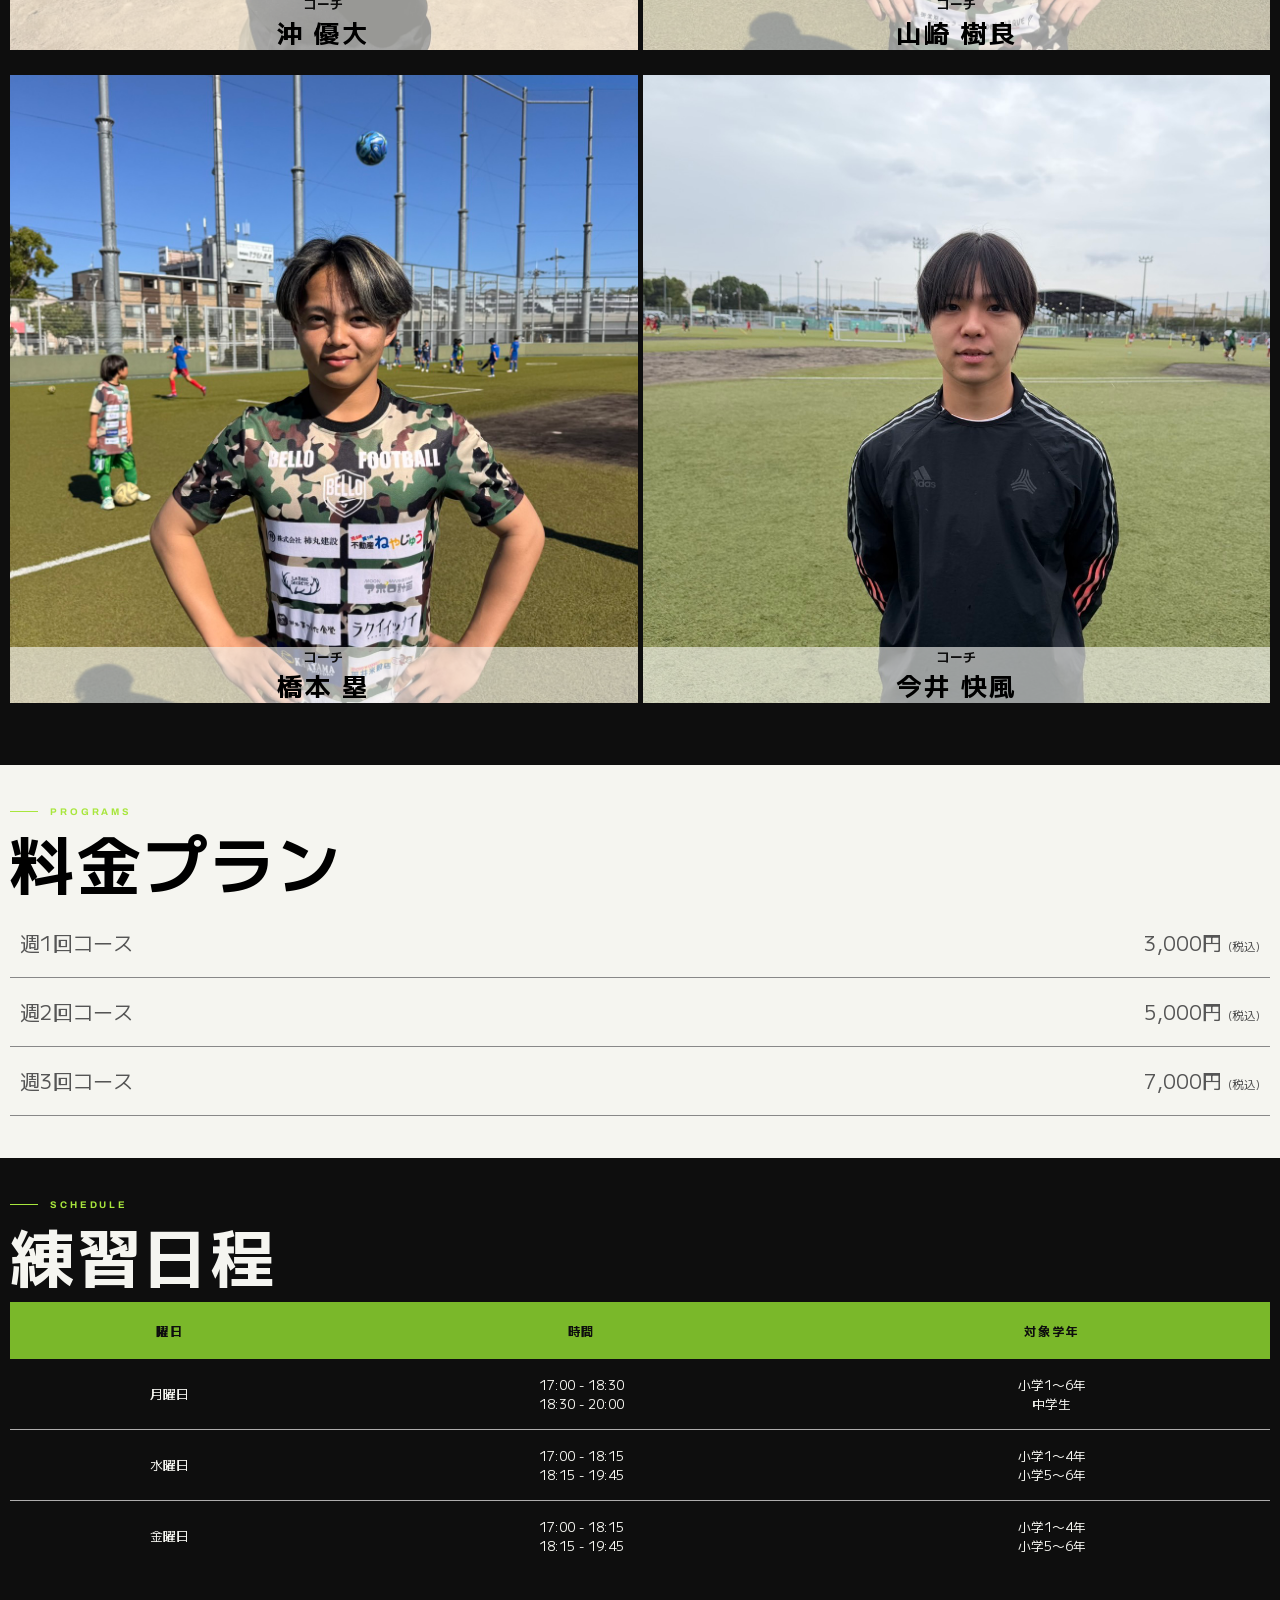
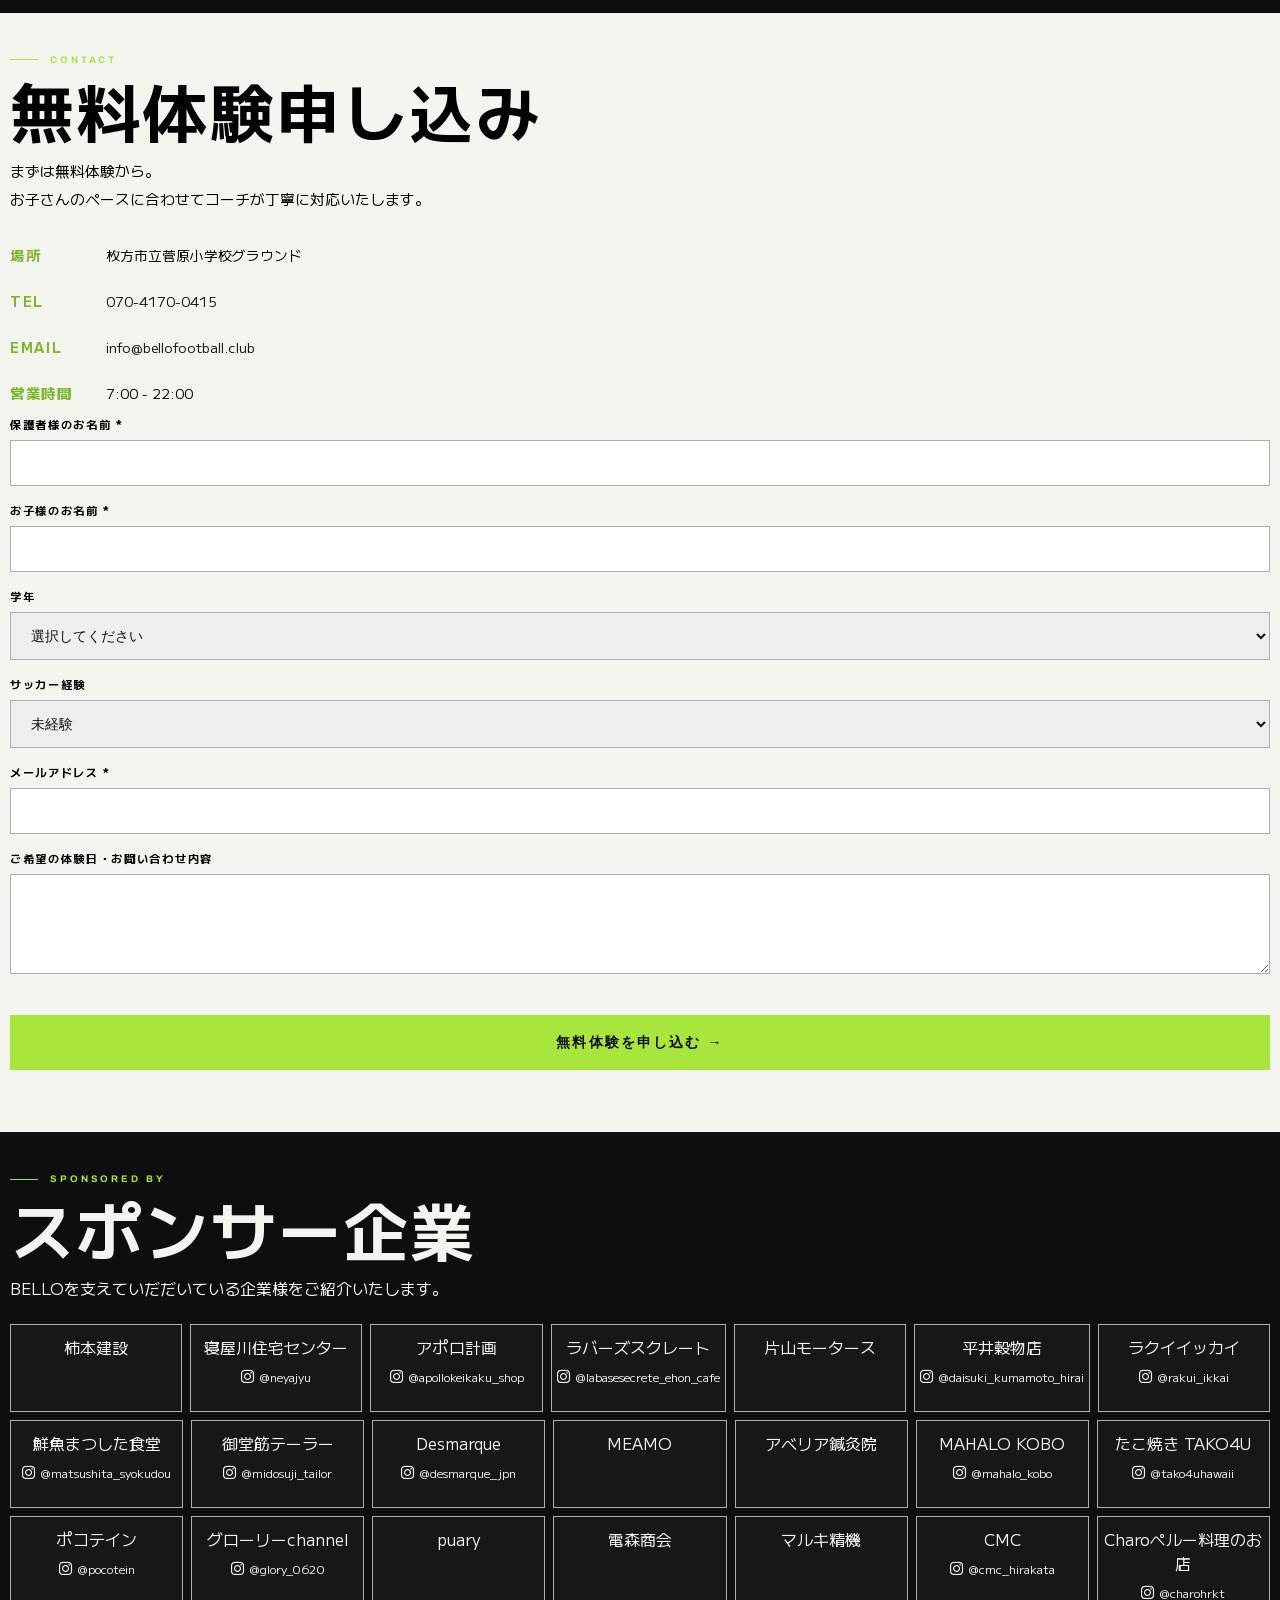
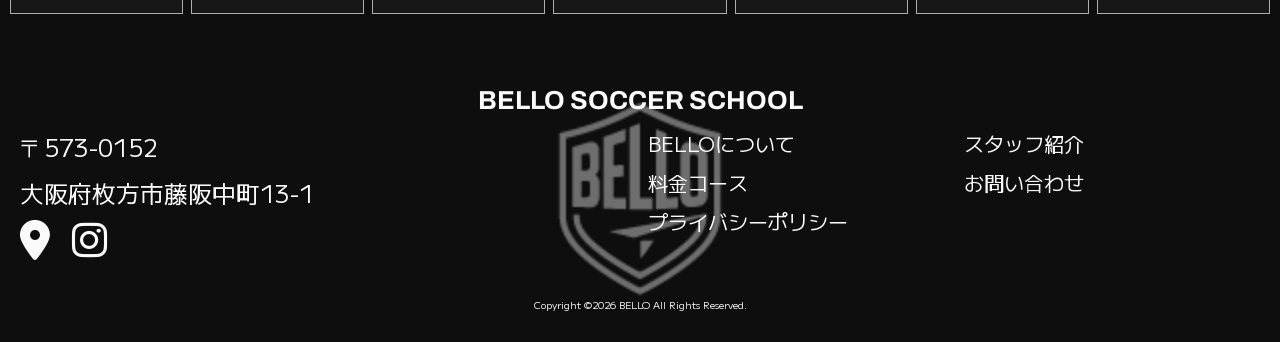
==== commit 1a180baf: "added a coach" ====
--- a/index.html
+++ b/index.html
@@ -150,7 +150,7 @@
                 <div class="coaches-grid">
                     <div class="coach-card fade-up">
                         <div class="coach-photo">
-                            <img src="images/TF.jpg" alt="profile image">
+                            <img src="images/TF.JPG" alt="profile image">
                             <!-- <div class="coach-num">01</div> -->
                             <div class="nameBcg">
                                 <p>監督</p>
@@ -160,7 +160,7 @@
                     </div>
                     <div class="coach-card fade-up">
                         <div class="coach-photo">
-                            <img src="images/JY.jpg" alt="profile image">
+                            <img src="images/JY.JPG" alt="profile image">
                             <!-- <div class="coach-num">02</div> -->
                             <div class="nameBcg">
                                 <p>コーチ</p>
@@ -195,6 +195,16 @@
                             <div class="nameBcg">
                                 <p>コーチ</p>
                                 <h3>橋本 塁</h3>
+                            </div>
+                        </div>
+                    </div>
+                    <div class="coach-card fade-up">
+                        <div class="coach-photo">
+                            <img src="images/KI.JPG" alt="profile image">
+                            <!-- <div class="coach-num">02</div> -->
+                            <div class="nameBcg">
+                                <p>コーチ</p>
+                                <h3>今井 快風</h3>
                             </div>
                         </div>
                     </div>
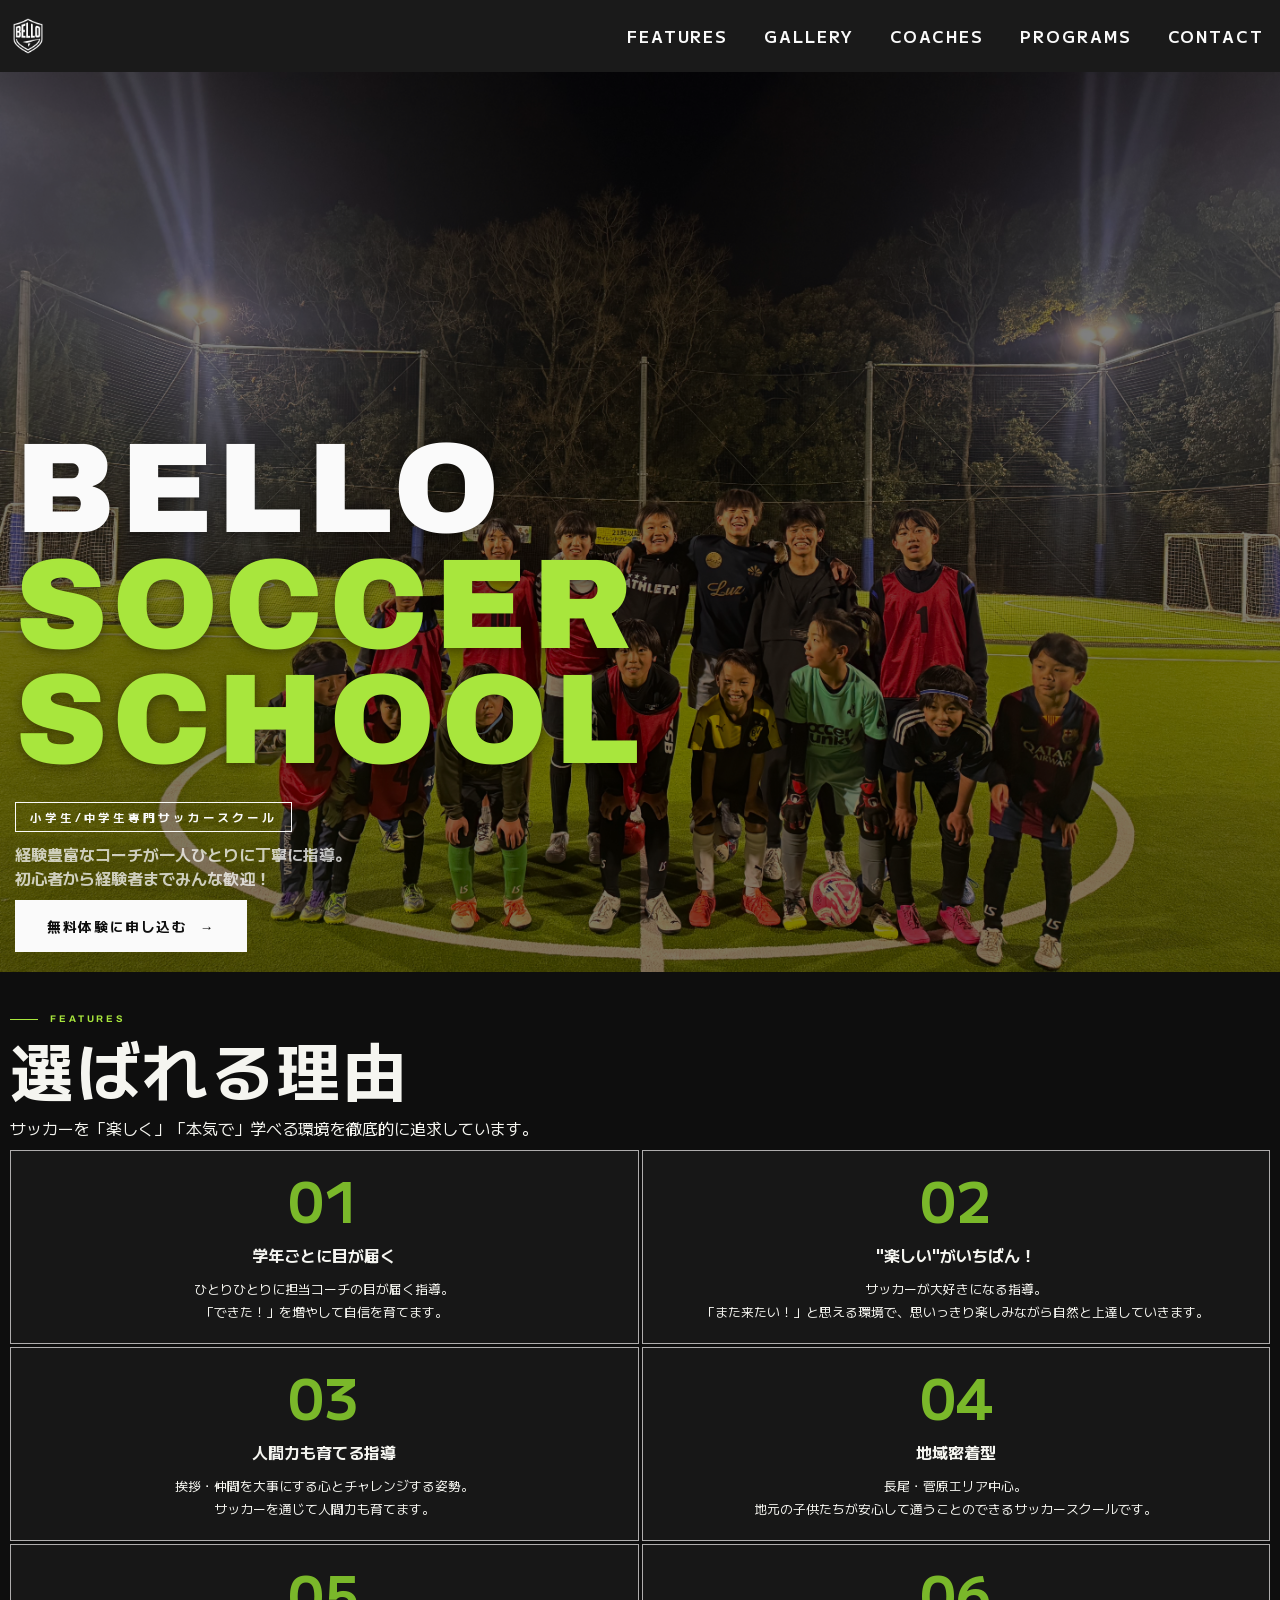
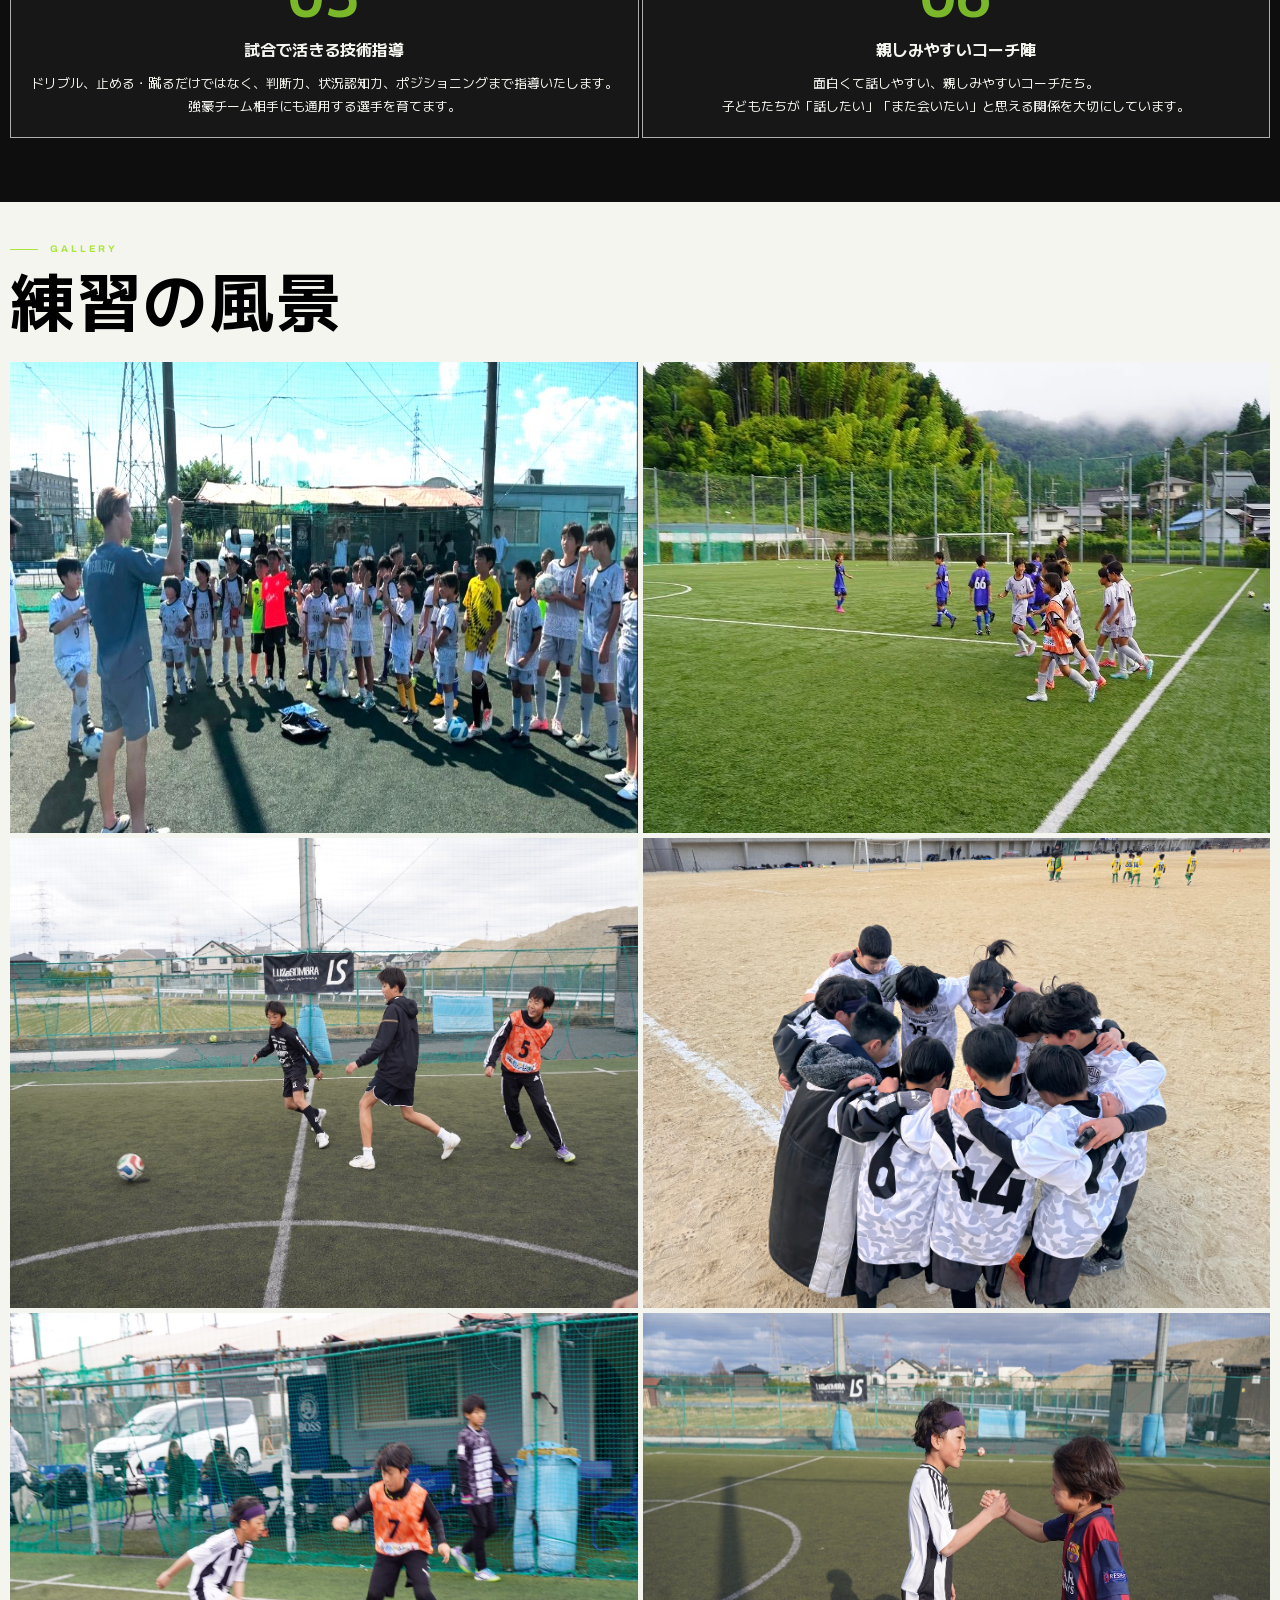
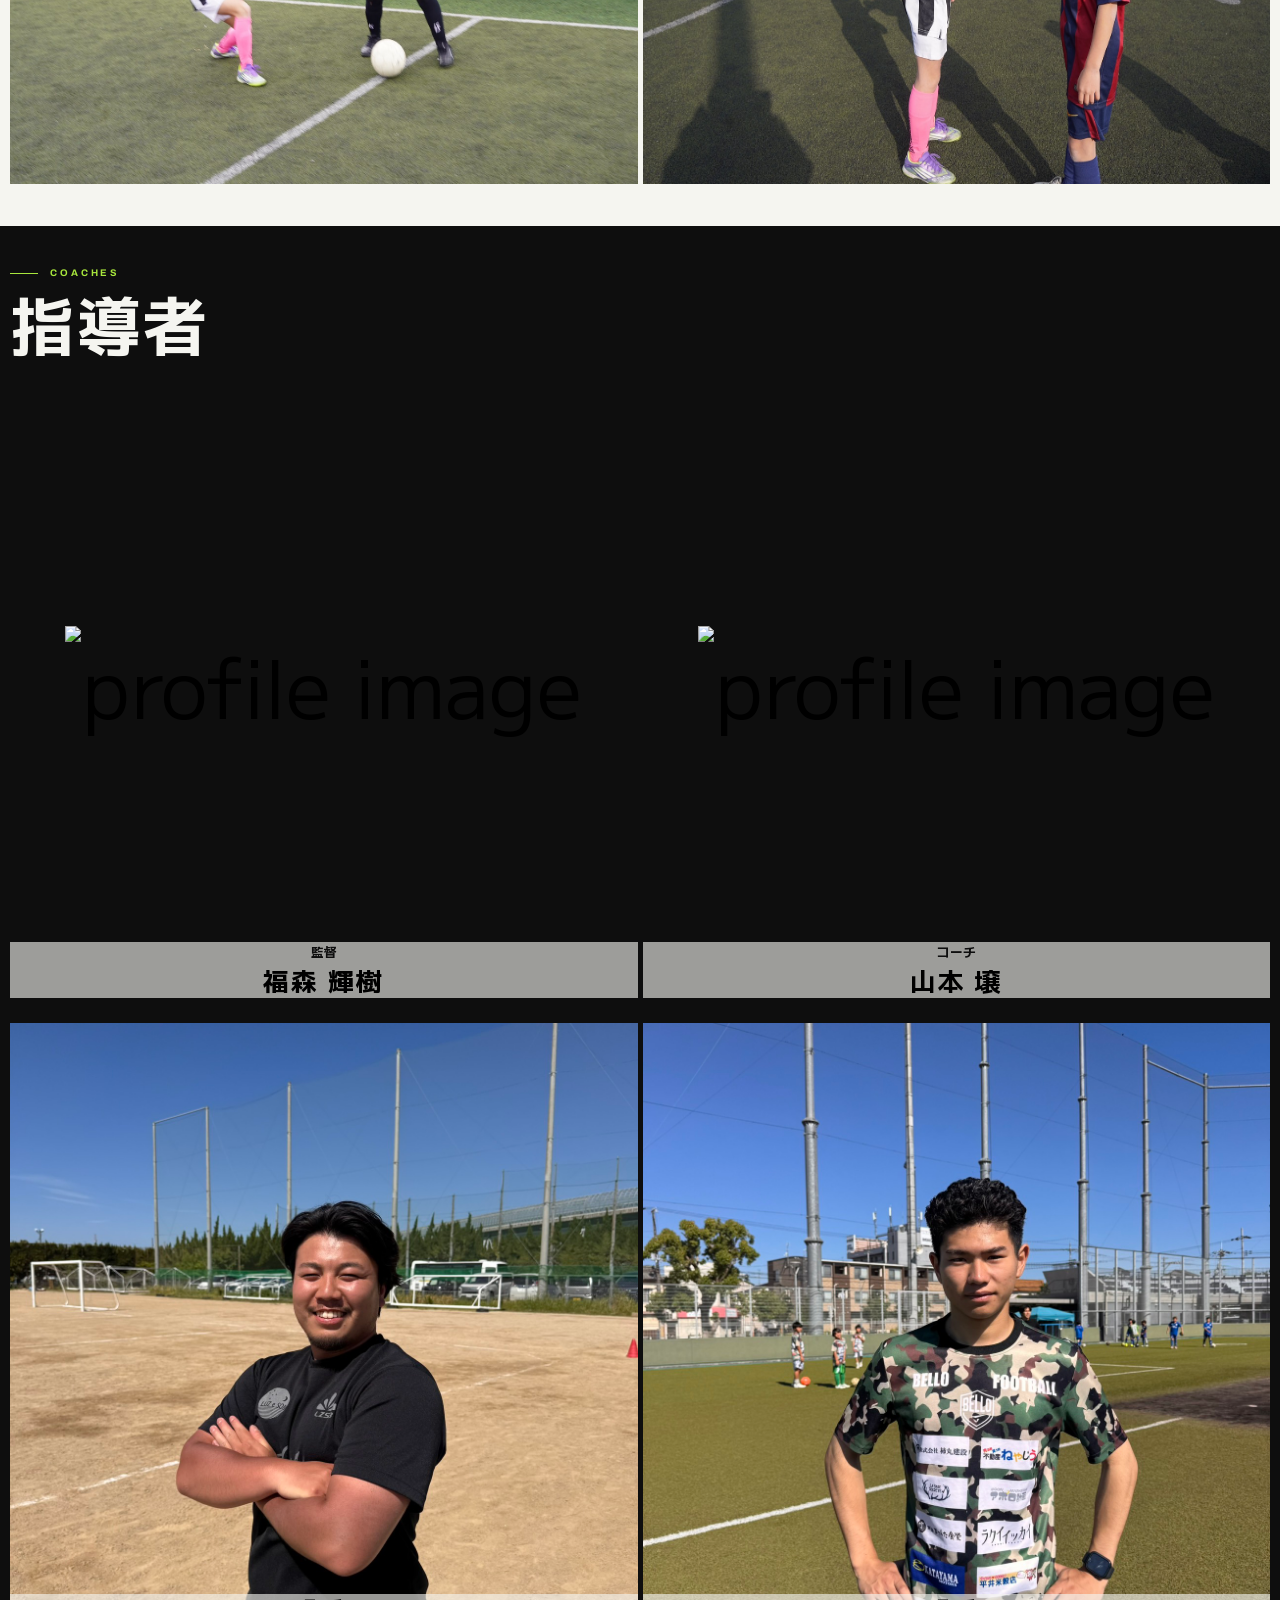
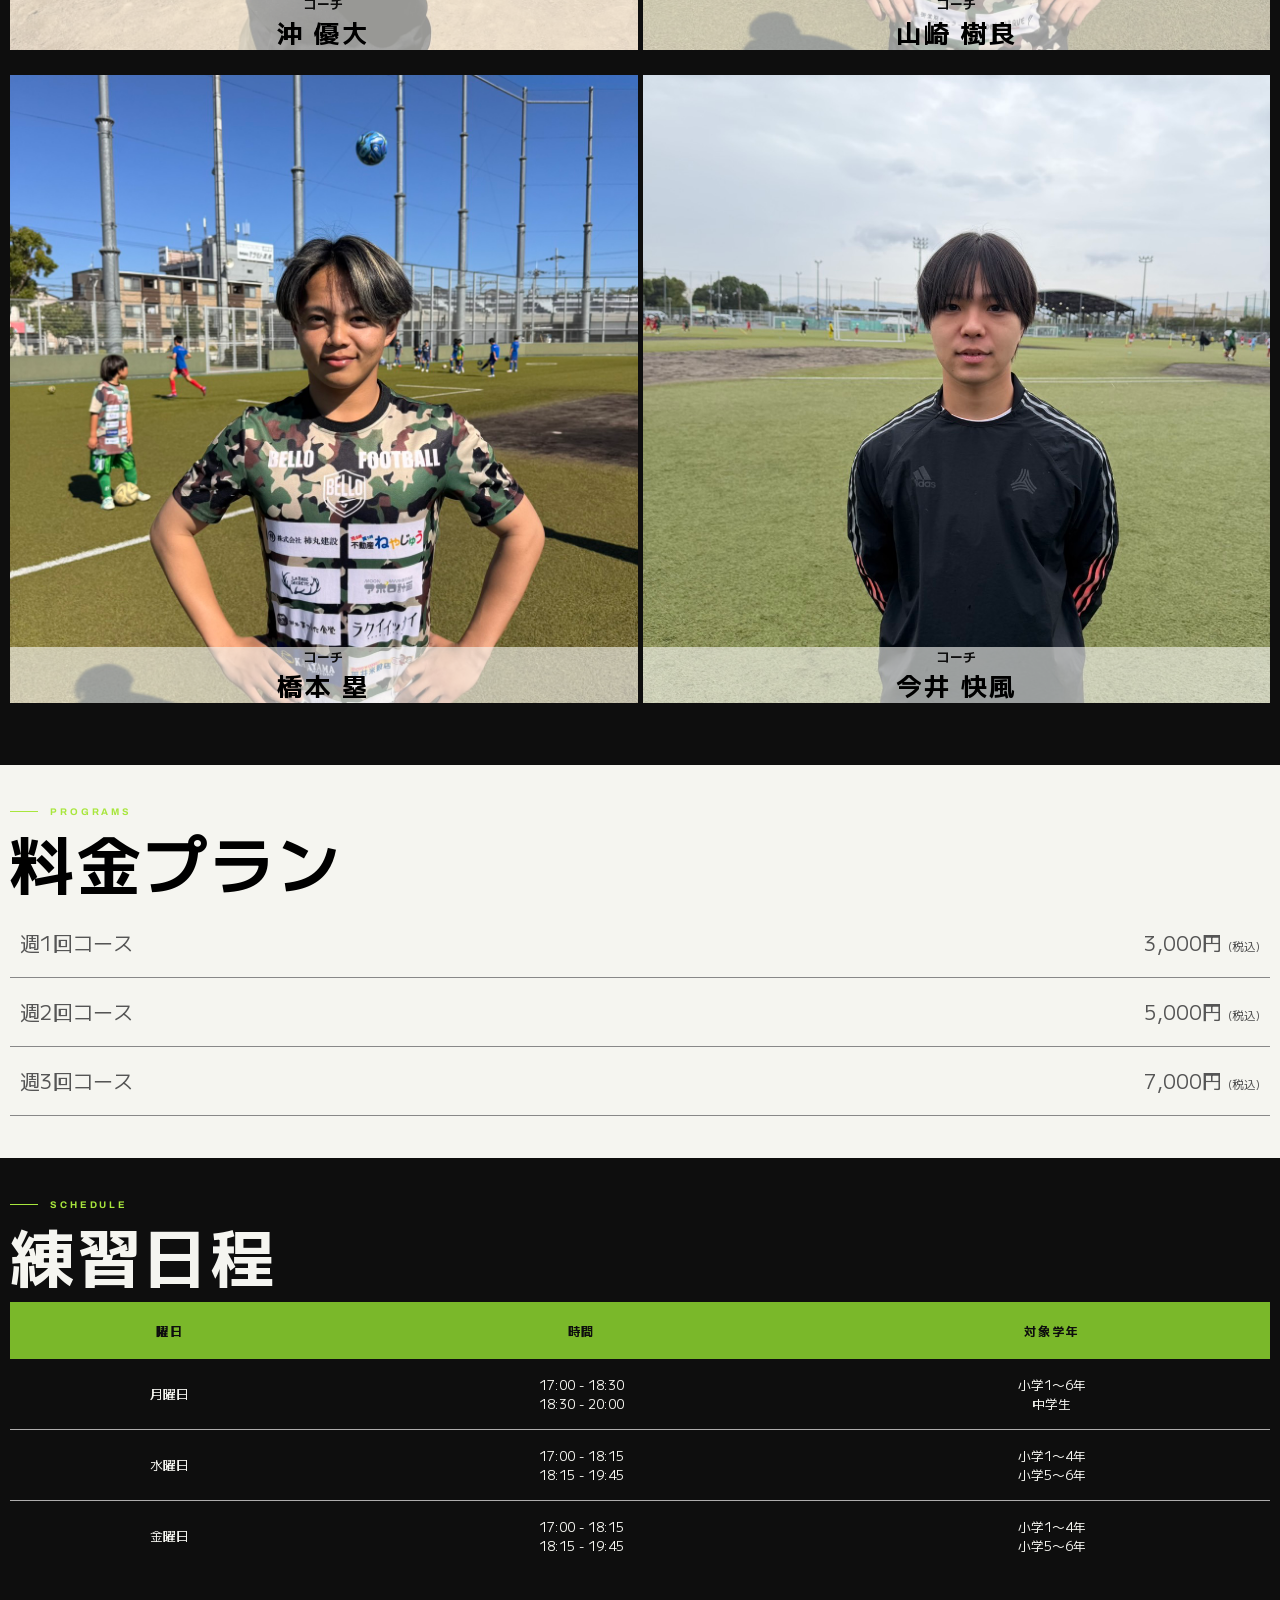
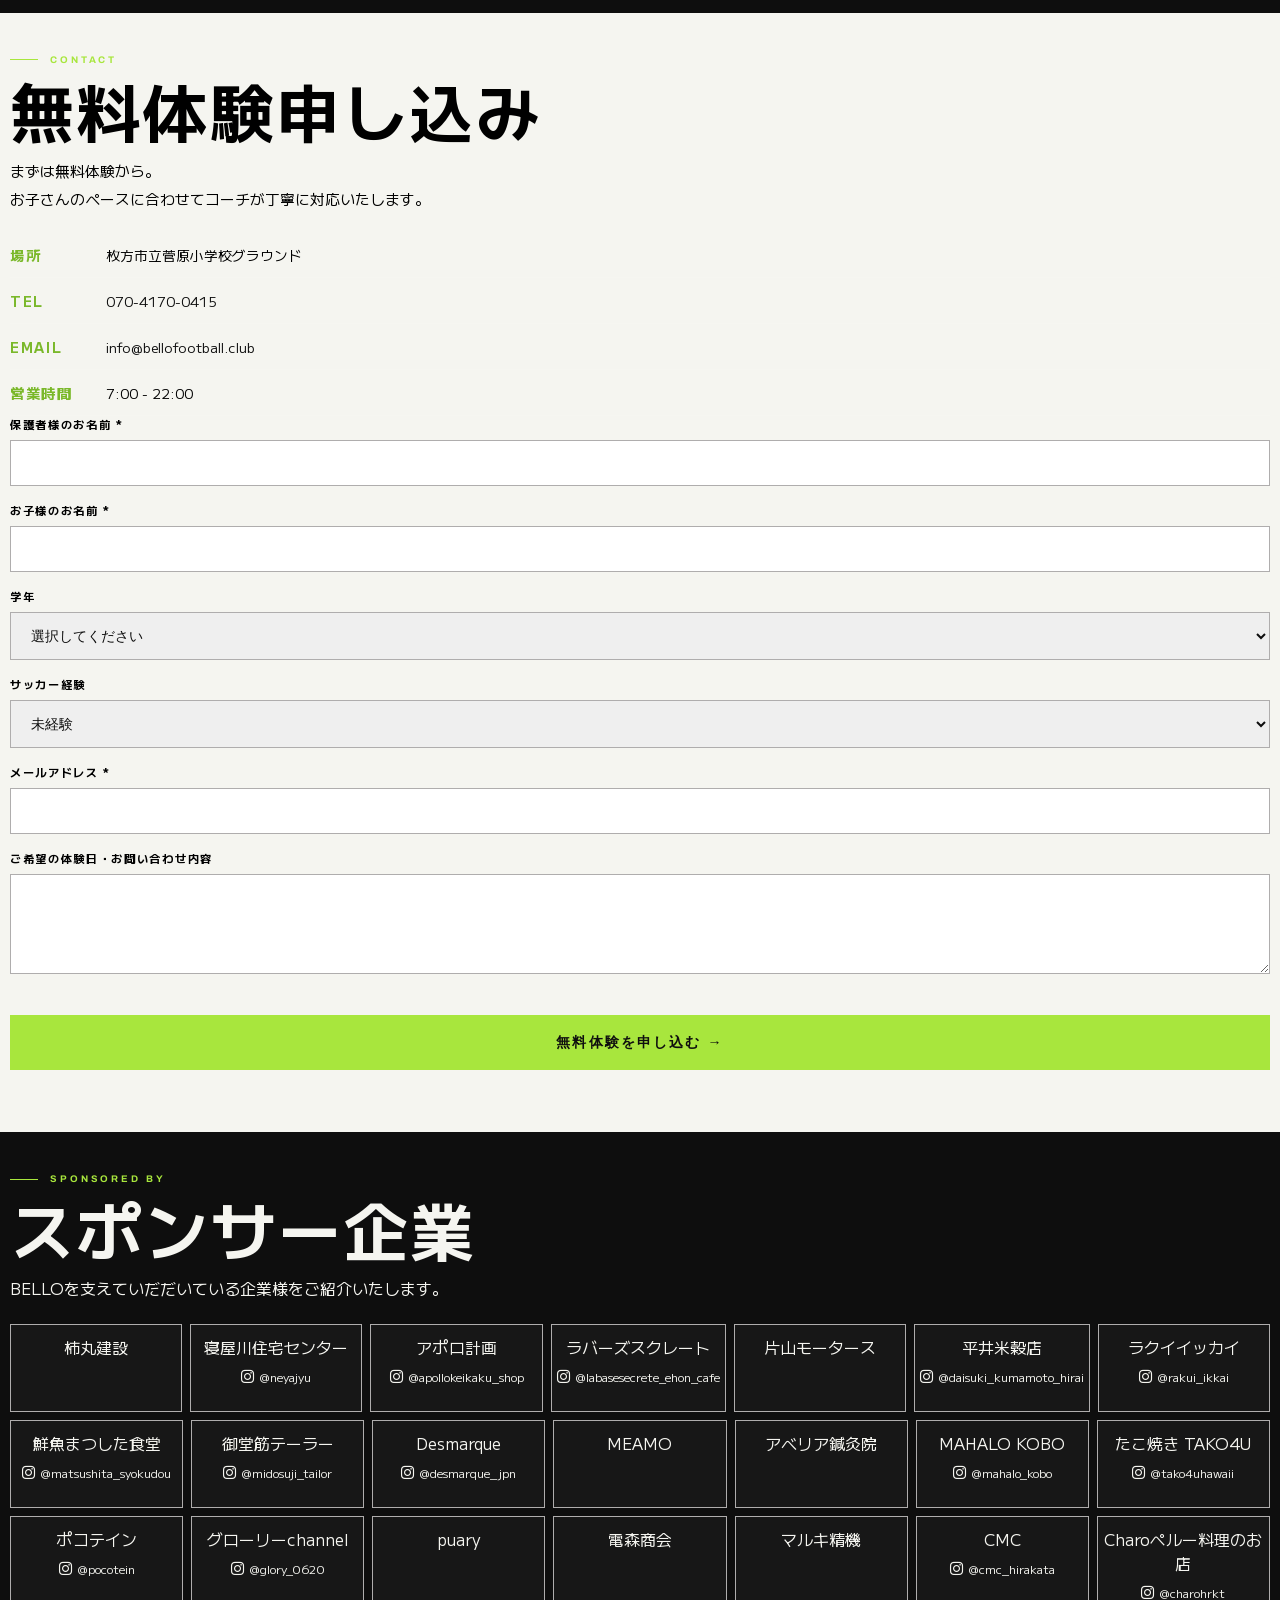
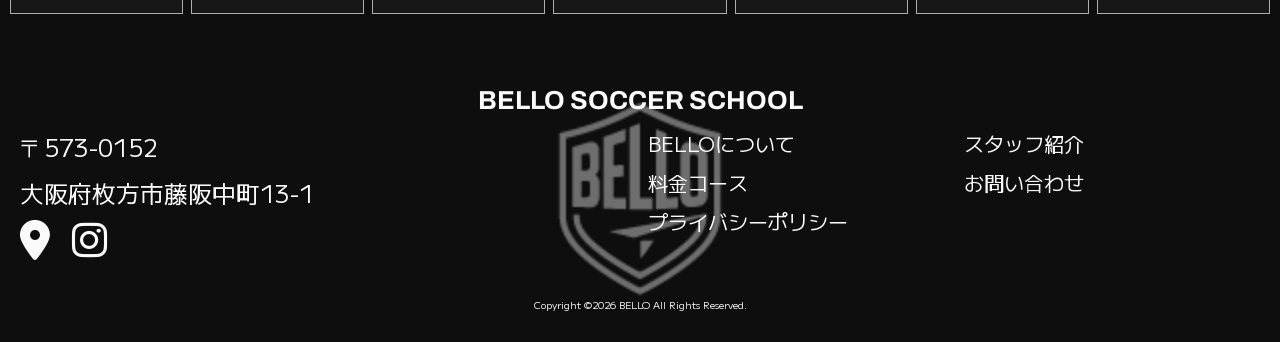
==== commit cbecac3d: "updated sponsor" ====
--- a/index.html
+++ b/index.html
@@ -361,7 +361,7 @@
 
                     <div class="sponsor-detail">
                         <div class="sponsor-item">
-                            <p>柿本建設</p>
+                            <p>柿丸建設</p>
                         </div>
                         <div class="sponsor-item">
                             <p>寝屋川住宅センター</p>
@@ -394,7 +394,7 @@
                             <p>片山モータース</p>
                         </div>
                         <div class="sponsor-item">
-                            <p>平井穀物店</p>
+                            <p>平井米穀店</p>
                             <div class="sponsor-insta">
                                 <a href="https://www.instagram.com/daisuki_kumamoto_hirai">
                                     <span class="fa-brands fa-instagram"></span>
